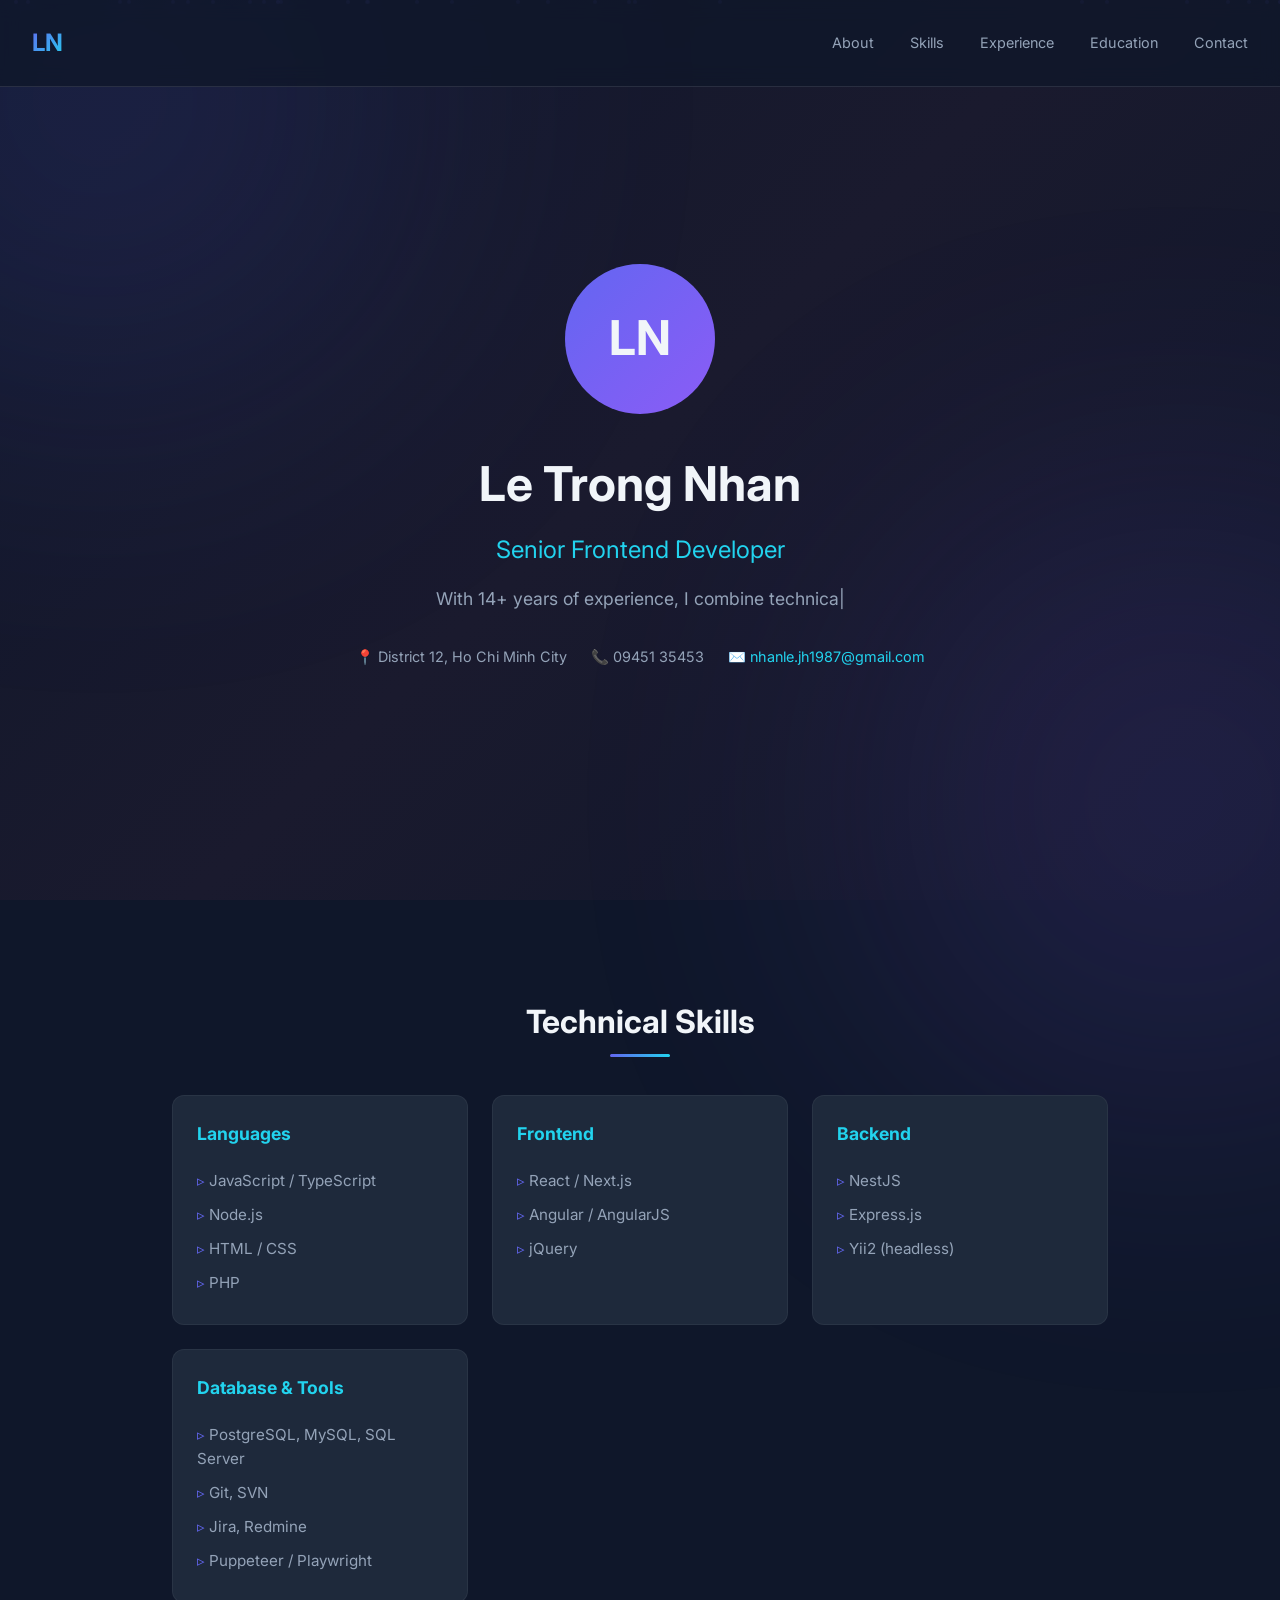
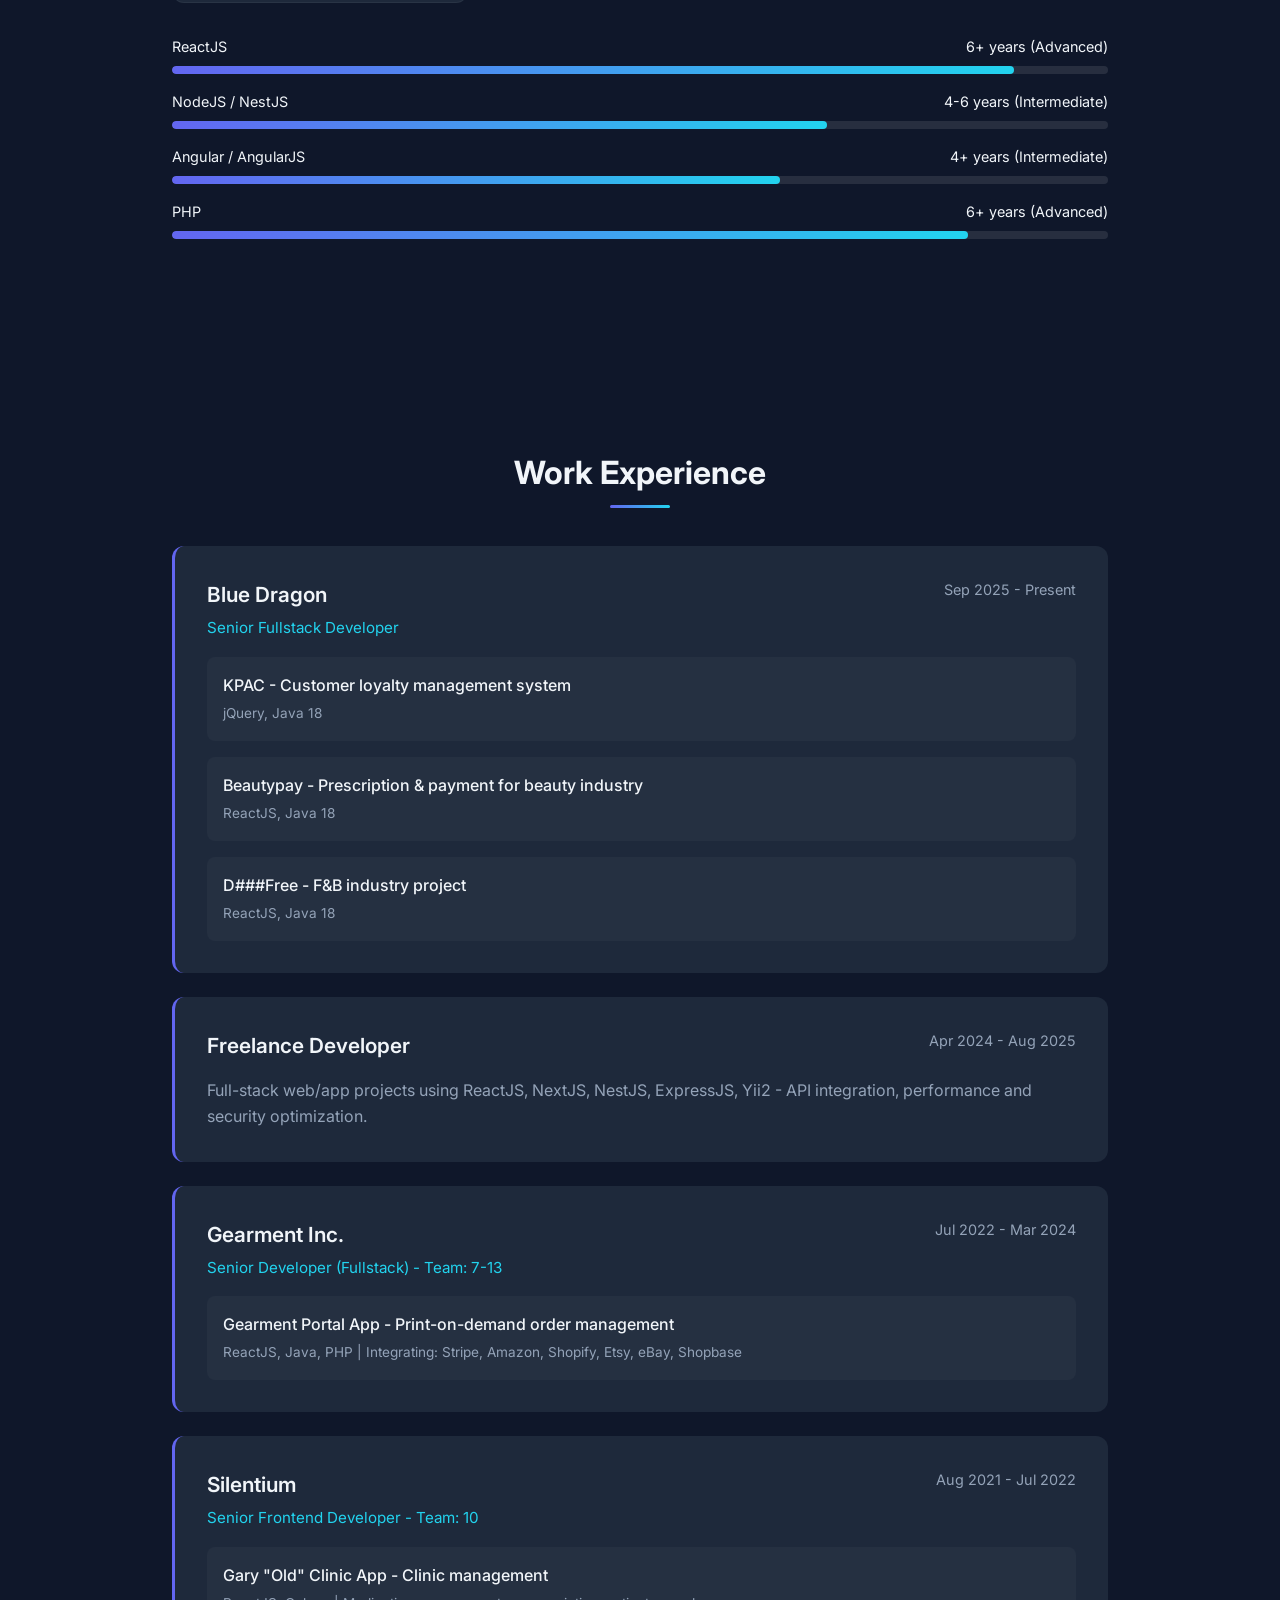
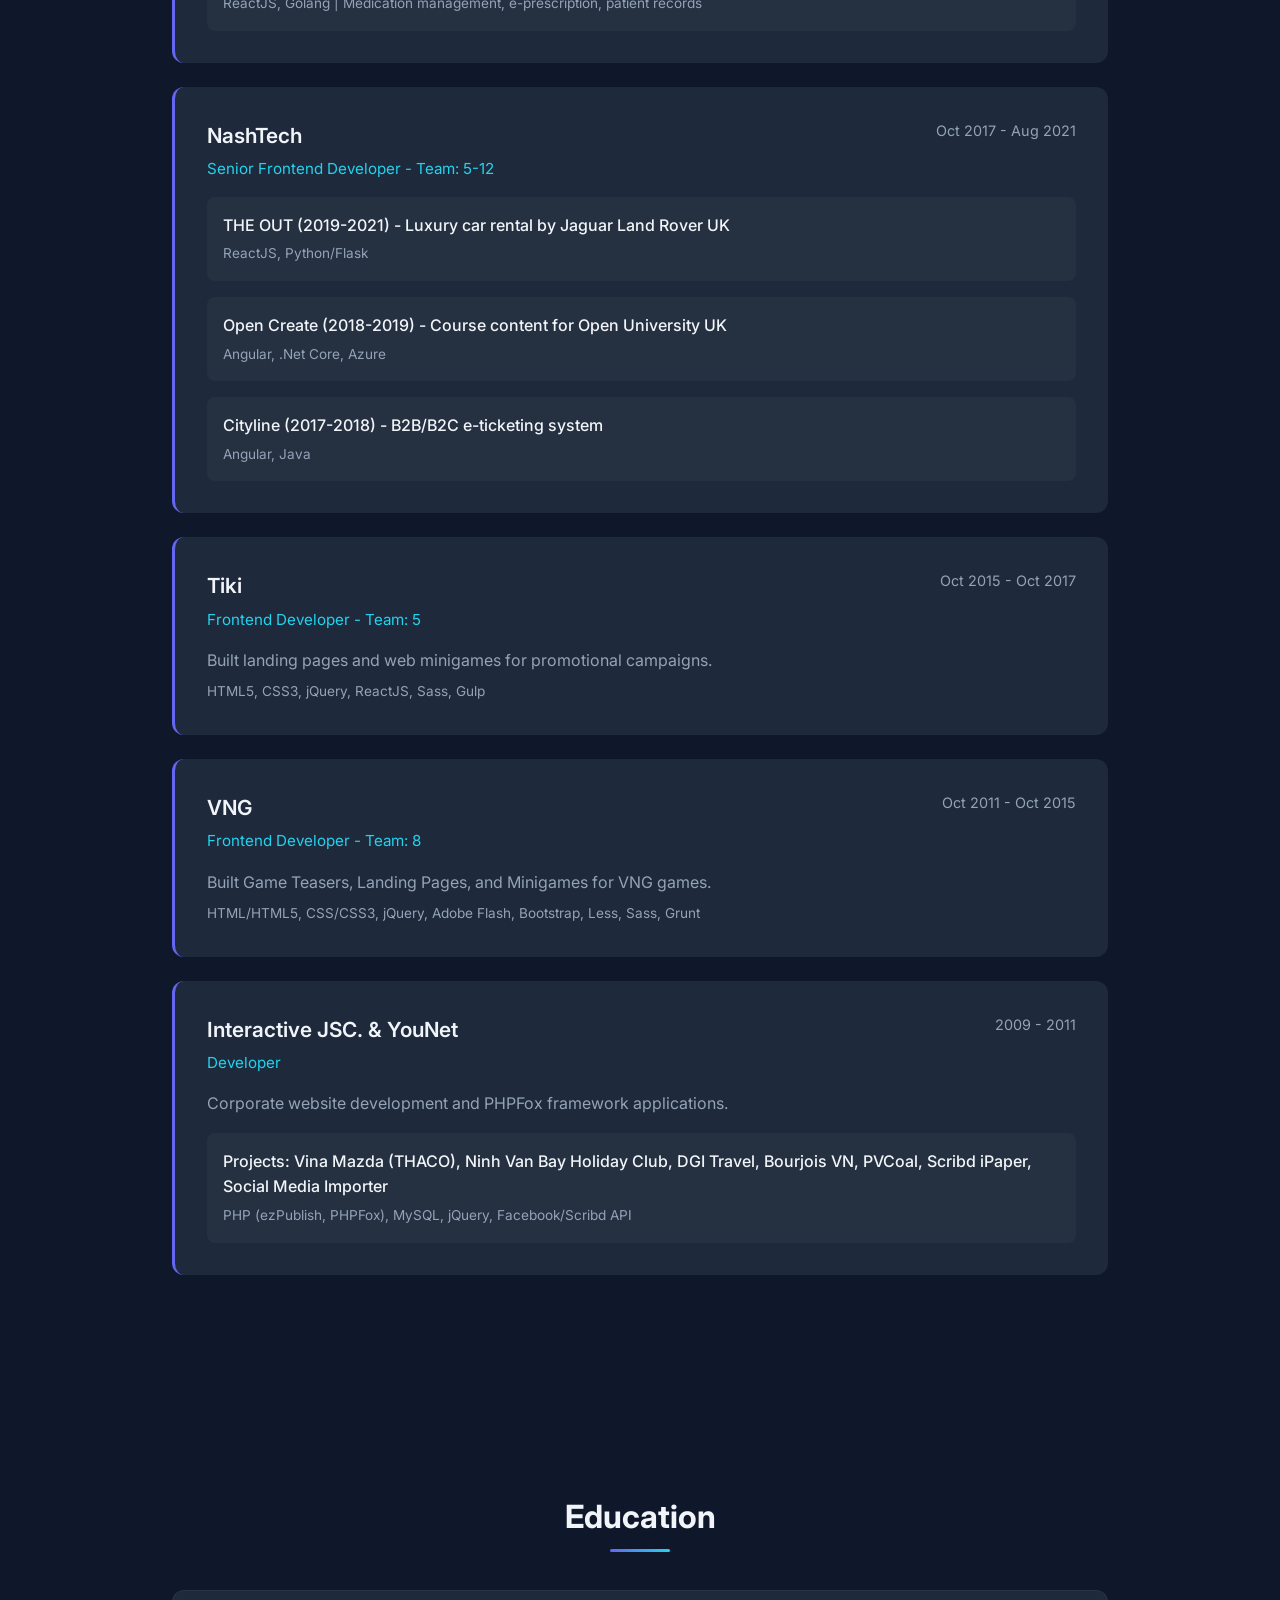
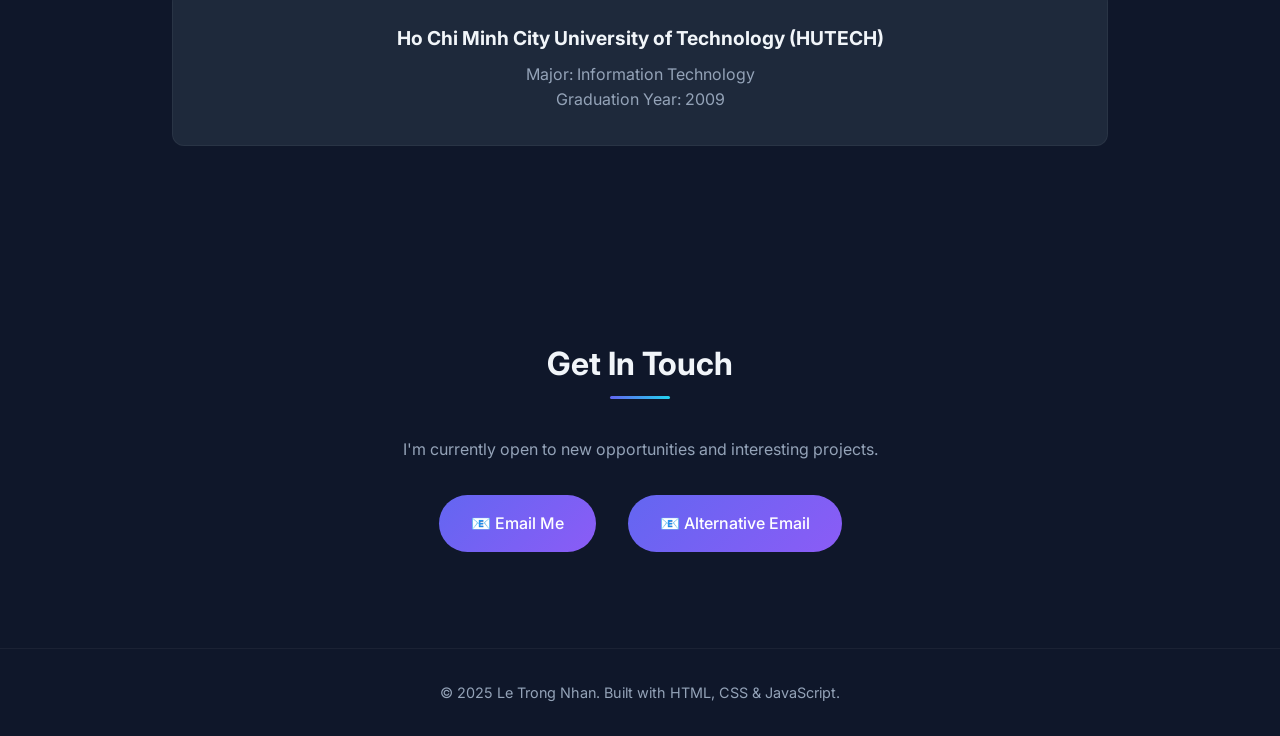
==== index.html @ 18317e1f "update: info (cv included)" ====
<!DOCTYPE html>
<html lang="en">
<head>
    <meta charset="UTF-8">
    <meta name="viewport" content="width=device-width, initial-scale=1.0">
    <title>Le Trong Nhan | Senior Frontend Developer</title>
    <link rel="preconnect" href="https://fonts.googleapis.com">
    <link rel="preconnect" href="https://fonts.gstatic.com" crossorigin>
    <link href="https://fonts.googleapis.com/css2?family=Inter:wght@300;400;500;600;700&display=swap" rel="stylesheet">
    <style>
        * {
            margin: 0;
            padding: 0;
            box-sizing: border-box;
        }

        :root {
            --primary: #6366f1;
            --primary-dark: #4f46e5;
            --secondary: #8b5cf6;
            --dark: #0f172a;
            --dark-light: #1e293b;
            --text: #f1f5f9;
            --text-muted: #94a3b8;
            --accent: #22d3ee;
        }

        html {
            scroll-behavior: smooth;
        }

        body {
            font-family: 'Inter', sans-serif;
            background: var(--dark);
            color: var(--text);
            line-height: 1.6;
            overflow-x: hidden;
        }

        /* Animated Background */
        .bg-animation {
            position: fixed;
            top: 0;
            left: 0;
            width: 100%;
            height: 100%;
            z-index: -1;
            overflow: hidden;
        }

        .bg-animation .particle {
            position: absolute;
            width: 4px;
            height: 4px;
            background: var(--primary);
            border-radius: 50%;
            opacity: 0.5;
            animation: float 15s infinite;
        }

        @keyframes float {
            0%, 100% {
                transform: translateY(100vh) scale(0);
                opacity: 0;
            }
            10% {
                opacity: 0.5;
            }
            90% {
                opacity: 0.5;
            }
            100% {
                transform: translateY(-100vh) scale(1);
                opacity: 0;
            }
        }

        .bg-gradient {
            position: fixed;
            top: 0;
            left: 0;
            width: 100%;
            height: 100%;
            z-index: -1;
            background: linear-gradient(135deg, var(--dark) 0%, #1a1a2e 50%, var(--dark) 100%);
        }

        .bg-glow {
            position: fixed;
            width: 600px;
            height: 600px;
            border-radius: 50%;
            filter: blur(150px);
            opacity: 0.15;
            z-index: -1;
            animation: glow 10s ease-in-out infinite;
        }

        .bg-glow-1 {
            top: -200px;
            left: -200px;
            background: var(--primary);
        }

        .bg-glow-2 {
            bottom: -200px;
            right: -200px;
            background: var(--secondary);
            animation-delay: -5s;
        }

        @keyframes glow {
            0%, 100% { transform: scale(1); opacity: 0.15; }
            50% { transform: scale(1.2); opacity: 0.2; }
        }

        /* Header */
        header {
            position: fixed;
            top: 0;
            left: 0;
            right: 0;
            padding: 1.5rem 2rem;
            display: flex;
            justify-content: space-between;
            align-items: center;
            z-index: 100;
            backdrop-filter: blur(10px);
            background: rgba(15, 23, 42, 0.8);
            border-bottom: 1px solid rgba(255,255,255,0.1);
        }

        .logo {
            font-size: 1.5rem;
            font-weight: 700;
            background: linear-gradient(135deg, var(--primary), var(--accent));
            -webkit-background-clip: text;
            -webkit-text-fill-color: transparent;
            background-clip: text;
        }

        nav a {
            color: var(--text-muted);
            text-decoration: none;
            margin-left: 2rem;
            font-size: 0.9rem;
            transition: color 0.3s;
        }

        nav a:hover {
            color: var(--accent);
        }

        /* Hero Section */
        .hero {
            min-height: 100vh;
            display: flex;
            align-items: center;
            justify-content: center;
            padding: 6rem 2rem 4rem;
            text-align: center;
        }

        .hero-content {
            max-width: 800px;
        }

        .avatar {
            width: 150px;
            height: 150px;
            border-radius: 50%;
            background: linear-gradient(135deg, var(--primary), var(--secondary));
            margin: 0 auto 2rem;
            display: flex;
            align-items: center;
            justify-content: center;
            font-size: 3rem;
            font-weight: 700;
            animation: pulse 2s ease-in-out infinite;
        }

        @keyframes pulse {
            0%, 100% { box-shadow: 0 0 0 0 rgba(99, 102, 241, 0.4); }
            50% { box-shadow: 0 0 0 20px rgba(99, 102, 241, 0); }
        }

        .hero h1 {
            font-size: 3rem;
            font-weight: 700;
            margin-bottom: 0.5rem;
            animation: fadeInUp 0.8s ease-out;
        }

        .hero .title {
            font-size: 1.5rem;
            color: var(--accent);
            margin-bottom: 1rem;
            animation: fadeInUp 0.8s ease-out 0.2s both;
        }

        .typing-text {
            color: var(--text-muted);
            font-size: 1.1rem;
            min-height: 1.5em;
            animation: fadeInUp 0.8s ease-out 0.4s both;
        }

        .typing-text::after {
            content: '|';
            animation: blink 1s infinite;
        }

        @keyframes blink {
            0%, 50% { opacity: 1; }
            51%, 100% { opacity: 0; }
        }

        .hero-info {
            display: flex;
            flex-wrap: wrap;
            justify-content: center;
            gap: 1.5rem;
            margin-top: 2rem;
            animation: fadeInUp 0.8s ease-out 0.6s both;
        }

        .hero-info span {
            color: var(--text-muted);
            font-size: 0.9rem;
        }

        .hero-info a {
            color: var(--accent);
            text-decoration: none;
        }

        .hero-info a:hover {
            text-decoration: underline;
        }

        /* Section Styles */
        section {
            padding: 6rem 2rem;
            max-width: 1000px;
            margin: 0 auto;
        }

        .section-title {
            font-size: 2rem;
            font-weight: 700;
            margin-bottom: 3rem;
            text-align: center;
            position: relative;
        }

        .section-title::after {
            content: '';
            position: absolute;
            bottom: -10px;
            left: 50%;
            transform: translateX(-50%);
            width: 60px;
            height: 3px;
            background: linear-gradient(90deg, var(--primary), var(--accent));
            border-radius: 2px;
        }

        /* Skills Section */
        .skills-grid {
            display: grid;
            grid-template-columns: repeat(auto-fit, minmax(280px, 1fr));
            gap: 1.5rem;
        }

        .skill-card {
            background: var(--dark-light);
            border-radius: 12px;
            padding: 1.5rem;
            border: 1px solid rgba(255,255,255,0.05);
            transition: transform 0.3s, box-shadow 0.3s;
        }

        .skill-card:hover {
            transform: translateY(-5px);
            box-shadow: 0 20px 40px rgba(99, 102, 241, 0.2);
            border-color: var(--primary);
        }

        .skill-card h3 {
            font-size: 1.1rem;
            margin-bottom: 1rem;
            color: var(--accent);
        }

        .skill-card ul {
            list-style: none;
        }

        .skill-card li {
            padding: 0.3rem 0;
            color: var(--text-muted);
            font-size: 0.95rem;
        }

        .skill-card li::before {
            content: '▹ ';
            color: var(--primary);
        }

        /* Proficiency Bars */
        .proficiency {
            margin-top: 2rem;
        }

        .proficiency-bar {
            margin-bottom: 1rem;
        }

        .proficiency-label {
            display: flex;
            justify-content: space-between;
            margin-bottom: 0.5rem;
            font-size: 0.9rem;
        }

        .proficiency-track {
            height: 8px;
            background: rgba(255,255,255,0.1);
            border-radius: 4px;
            overflow: hidden;
        }

        .proficiency-fill {
            height: 100%;
            background: linear-gradient(90deg, var(--primary), var(--accent));
            border-radius: 4px;
            width: 0;
            transition: width 1.5s ease-out;
        }

        /* Experience Section */
        .experience-item {
            background: var(--dark-light);
            border-radius: 12px;
            padding: 2rem;
            margin-bottom: 1.5rem;
            border-left: 3px solid var(--primary);
            transition: transform 0.3s;
        }

        .experience-item:hover {
            transform: translateX(10px);
        }

        .experience-header {
            display: flex;
            flex-wrap: wrap;
            justify-content: space-between;
            align-items: flex-start;
            margin-bottom: 1rem;
        }

        .experience-company {
            font-size: 1.3rem;
            font-weight: 600;
        }

        .experience-role {
            color: var(--accent);
            font-size: 0.95rem;
            margin-top: 0.3rem;
        }

        .experience-period {
            color: var(--text-muted);
            font-size: 0.9rem;
        }

        .experience-projects {
            margin-top: 1rem;
        }

        .project {
            margin-top: 1rem;
            padding: 1rem;
            background: rgba(255,255,255,0.03);
            border-radius: 8px;
        }

        .project-name {
            font-weight: 500;
            color: var(--text);
            margin-bottom: 0.3rem;
        }

        .project-tech {
            font-size: 0.85rem;
            color: var(--text-muted);
        }

        /* Education Section */
        .education-card {
            background: var(--dark-light);
            border-radius: 12px;
            padding: 2rem;
            text-align: center;
            border: 1px solid rgba(255,255,255,0.05);
        }

        .education-card h3 {
            font-size: 1.2rem;
            margin-bottom: 0.5rem;
        }

        .education-card p {
            color: var(--text-muted);
        }

        /* Contact Section */
        .contact {
            text-align: center;
        }

        .contact-links {
            display: flex;
            justify-content: center;
            gap: 2rem;
            flex-wrap: wrap;
            margin-top: 2rem;
        }

        .contact-btn {
            padding: 1rem 2rem;
            background: linear-gradient(135deg, var(--primary), var(--secondary));
            color: white;
            text-decoration: none;
            border-radius: 50px;
            font-weight: 500;
            transition: transform 0.3s, box-shadow 0.3s;
        }

        .contact-btn:hover {
            transform: translateY(-3px);
            box-shadow: 0 10px 30px rgba(99, 102, 241, 0.4);
        }

        /* Footer */
        footer {
            text-align: center;
            padding: 2rem;
            color: var(--text-muted);
            font-size: 0.9rem;
            border-top: 1px solid rgba(255,255,255,0.05);
        }

        /* Animations */
        @keyframes fadeInUp {
            from {
                opacity: 0;
                transform: translateY(30px);
            }
            to {
                opacity: 1;
                transform: translateY(0);
            }
        }

        .fade-in {
            opacity: 0;
            transform: translateY(30px);
            transition: opacity 0.6s ease-out, transform 0.6s ease-out;
        }

        .fade-in.visible {
            opacity: 1;
            transform: translateY(0);
        }

        /* Responsive */
        @media (max-width: 768px) {
            .hero h1 {
                font-size: 2rem;
            }

            .hero .title {
                font-size: 1.2rem;
            }

            nav {
                display: none;
            }

            section {
                padding: 4rem 1.5rem;
            }
        }
    </style>
</head>
<body>
    <!-- Background -->
    <div class="bg-gradient"></div>
    <div class="bg-glow bg-glow-1"></div>
    <div class="bg-glow bg-glow-2"></div>
    <div class="bg-animation" id="particles"></div>

    <!-- Header -->
    <header>
        <div class="logo">LN</div>
        <nav>
            <a href="#about">About</a>
            <a href="#skills">Skills</a>
            <a href="#experience">Experience</a>
            <a href="#education">Education</a>
            <a href="#contact">Contact</a>
        </nav>
    </header>

    <!-- Hero Section -->
    <section class="hero" id="about">
        <div class="hero-content">
            <div class="avatar">LN</div>
            <h1>Le Trong Nhan</h1>
            <p class="title">Senior Frontend Developer</p>
            <p class="typing-text" id="typing"></p>
            <div class="hero-info">
                <span>📍 District 12, Ho Chi Minh City</span>
                <span>📞 09451 35453</span>
                <span>✉️ <a href="mailto:nhanle.jh1987@gmail.com">nhanle.jh1987@gmail.com</a></span>
            </div>
        </div>
    </section>

    <!-- Skills Section -->
    <section id="skills">
        <h2 class="section-title fade-in">Technical Skills</h2>
        <div class="skills-grid">
            <div class="skill-card fade-in">
                <h3>Languages</h3>
                <ul>
                    <li>JavaScript / TypeScript</li>
                    <li>Node.js</li>
                    <li>HTML / CSS</li>
                    <li>PHP</li>
                </ul>
            </div>
            <div class="skill-card fade-in">
                <h3>Frontend</h3>
                <ul>
                    <li>React / Next.js</li>
                    <li>Angular / AngularJS</li>
                    <li>jQuery</li>
                </ul>
            </div>
            <div class="skill-card fade-in">
                <h3>Backend</h3>
                <ul>
                    <li>NestJS</li>
                    <li>Express.js</li>
                    <li>Yii2 (headless)</li>
                </ul>
            </div>
            <div class="skill-card fade-in">
                <h3>Database & Tools</h3>
                <ul>
                    <li>PostgreSQL, MySQL, SQL Server</li>
                    <li>Git, SVN</li>
                    <li>Jira, Redmine</li>
                    <li>Puppeteer / Playwright</li>
                </ul>
            </div>
        </div>

        <div class="proficiency fade-in">
            <div class="proficiency-bar">
                <div class="proficiency-label">
                    <span>ReactJS</span>
                    <span>6+ years (Advanced)</span>
                </div>
                <div class="proficiency-track">
                    <div class="proficiency-fill" data-width="90"></div>
                </div>
            </div>
            <div class="proficiency-bar">
                <div class="proficiency-label">
                    <span>NodeJS / NestJS</span>
                    <span>4-6 years (Intermediate)</span>
                </div>
                <div class="proficiency-track">
                    <div class="proficiency-fill" data-width="70"></div>
                </div>
            </div>
            <div class="proficiency-bar">
                <div class="proficiency-label">
                    <span>Angular / AngularJS</span>
                    <span>4+ years (Intermediate)</span>
                </div>
                <div class="proficiency-track">
                    <div class="proficiency-fill" data-width="65"></div>
                </div>
            </div>
            <div class="proficiency-bar">
                <div class="proficiency-label">
                    <span>PHP</span>
                    <span>6+ years (Advanced)</span>
                </div>
                <div class="proficiency-track">
                    <div class="proficiency-fill" data-width="85"></div>
                </div>
            </div>
        </div>
    </section>

    <!-- Experience Section -->
    <section id="experience">
        <h2 class="section-title fade-in">Work Experience</h2>

        <div class="experience-item fade-in">
            <div class="experience-header">
                <div>
                    <div class="experience-company">Blue Dragon</div>
                    <div class="experience-role">Senior Fullstack Developer</div>
                </div>
                <div class="experience-period">Sep 2025 - Present</div>
            </div>
            <div class="experience-projects">
                <div class="project">
                    <div class="project-name">KPAC - Customer loyalty management system</div>
                    <div class="project-tech">jQuery, Java 18</div>
                </div>
                <div class="project">
                    <div class="project-name">Beautypay - Prescription & payment for beauty industry</div>
                    <div class="project-tech">ReactJS, Java 18</div>
                </div>
                <div class="project">
                    <div class="project-name">D###Free - F&B industry project</div>
                    <div class="project-tech">ReactJS, Java 18</div>
                </div>
            </div>
        </div>

        <div class="experience-item fade-in">
            <div class="experience-header">
                <div>
                    <div class="experience-company">Freelance Developer</div>
                </div>
                <div class="experience-period">Apr 2024 - Aug 2025</div>
            </div>
            <p style="color: var(--text-muted);">Full-stack web/app projects using ReactJS, NextJS, NestJS, ExpressJS, Yii2 - API integration, performance and security optimization.</p>
        </div>

        <div class="experience-item fade-in">
            <div class="experience-header">
                <div>
                    <div class="experience-company">Gearment Inc.</div>
                    <div class="experience-role">Senior Developer (Fullstack) - Team: 7-13</div>
                </div>
                <div class="experience-period">Jul 2022 - Mar 2024</div>
            </div>
            <div class="experience-projects">
                <div class="project">
                    <div class="project-name">Gearment Portal App - Print-on-demand order management</div>
                    <div class="project-tech">ReactJS, Java, PHP | Integrating: Stripe, Amazon, Shopify, Etsy, eBay, Shopbase</div>
                </div>
            </div>
        </div>

        <div class="experience-item fade-in">
            <div class="experience-header">
                <div>
                    <div class="experience-company">Silentium</div>
                    <div class="experience-role">Senior Frontend Developer - Team: 10</div>
                </div>
                <div class="experience-period">Aug 2021 - Jul 2022</div>
            </div>
            <div class="experience-projects">
                <div class="project">
                    <div class="project-name">Gary "Old" Clinic App - Clinic management</div>
                    <div class="project-tech">ReactJS, Golang | Medication management, e-prescription, patient records</div>
                </div>
            </div>
        </div>

        <div class="experience-item fade-in">
            <div class="experience-header">
                <div>
                    <div class="experience-company">NashTech</div>
                    <div class="experience-role">Senior Frontend Developer - Team: 5-12</div>
                </div>
                <div class="experience-period">Oct 2017 - Aug 2021</div>
            </div>
            <div class="experience-projects">
                <div class="project">
                    <div class="project-name">THE OUT (2019-2021) - Luxury car rental by Jaguar Land Rover UK</div>
                    <div class="project-tech">ReactJS, Python/Flask</div>
                </div>
                <div class="project">
                    <div class="project-name">Open Create (2018-2019) - Course content for Open University UK</div>
                    <div class="project-tech">Angular, .Net Core, Azure</div>
                </div>
                <div class="project">
                    <div class="project-name">Cityline (2017-2018) - B2B/B2C e-ticketing system</div>
                    <div class="project-tech">Angular, Java</div>
                </div>
            </div>
        </div>

        <div class="experience-item fade-in">
            <div class="experience-header">
                <div>
                    <div class="experience-company">Tiki</div>
                    <div class="experience-role">Frontend Developer - Team: 5</div>
                </div>
                <div class="experience-period">Oct 2015 - Oct 2017</div>
            </div>
            <p style="color: var(--text-muted);">Built landing pages and web minigames for promotional campaigns.</p>
            <div class="project-tech" style="margin-top: 0.5rem;">HTML5, CSS3, jQuery, ReactJS, Sass, Gulp</div>
        </div>

        <div class="experience-item fade-in">
            <div class="experience-header">
                <div>
                    <div class="experience-company">VNG</div>
                    <div class="experience-role">Frontend Developer - Team: 8</div>
                </div>
                <div class="experience-period">Oct 2011 - Oct 2015</div>
            </div>
            <p style="color: var(--text-muted);">Built Game Teasers, Landing Pages, and Minigames for VNG games.</p>
            <div class="project-tech" style="margin-top: 0.5rem;">HTML/HTML5, CSS/CSS3, jQuery, Adobe Flash, Bootstrap, Less, Sass, Grunt</div>
        </div>

        <div class="experience-item fade-in">
            <div class="experience-header">
                <div>
                    <div class="experience-company">Interactive JSC. & YouNet</div>
                    <div class="experience-role">Developer</div>
                </div>
                <div class="experience-period">2009 - 2011</div>
            </div>
            <p style="color: var(--text-muted);">Corporate website development and PHPFox framework applications.</p>
            <div class="experience-projects">
                <div class="project">
                    <div class="project-name">Projects: Vina Mazda (THACO), Ninh Van Bay Holiday Club, DGI Travel, Bourjois VN, PVCoal, Scribd iPaper, Social Media Importer</div>
                    <div class="project-tech">PHP (ezPublish, PHPFox), MySQL, jQuery, Facebook/Scribd API</div>
                </div>
            </div>
        </div>
    </section>

    <!-- Education Section -->
    <section id="education">
        <h2 class="section-title fade-in">Education</h2>
        <div class="education-card fade-in">
            <h3>Ho Chi Minh City University of Technology (HUTECH)</h3>
            <p>Major: Information Technology</p>
            <p>Graduation Year: 2009</p>
        </div>
    </section>

    <!-- Contact Section -->
    <section class="contact" id="contact">
        <h2 class="section-title fade-in">Get In Touch</h2>
        <p class="fade-in" style="color: var(--text-muted);">I'm currently open to new opportunities and interesting projects.</p>
        <div class="contact-links fade-in">
            <a href="mailto:nhanle.jh1987@gmail.com" class="contact-btn">📧 Email Me</a>
            <a href="mailto:nhan_le1987@yahoo.com" class="contact-btn">📧 Alternative Email</a>
        </div>
    </section>

    <!-- Footer -->
    <footer>
        <p>&copy; 2025 Le Trong Nhan. Built with HTML, CSS & JavaScript.</p>
    </footer>

    <script>
        // Create floating particles
        function createParticles() {
            const container = document.getElementById('particles');
            const particleCount = 30;

            for (let i = 0; i < particleCount; i++) {
                const particle = document.createElement('div');
                particle.className = 'particle';
                particle.style.left = Math.random() * 100 + '%';
                particle.style.animationDelay = Math.random() * 15 + 's';
                particle.style.animationDuration = (15 + Math.random() * 10) + 's';
                container.appendChild(particle);
            }
        }

        // Typing effect
        function typeWriter() {
            const text = "With 14+ years of experience, I combine technical expertise with UI/UX understanding to deliver sustainable value.";
            const element = document.getElementById('typing');
            let i = 0;

            function type() {
                if (i < text.length) {
                    element.textContent += text.charAt(i);
                    i++;
                    setTimeout(type, 40);
                }
            }

            setTimeout(type, 1000);
        }

        // Scroll animations
        function handleScrollAnimations() {
            const elements = document.querySelectorAll('.fade-in');
            const proficiencyBars = document.querySelectorAll('.proficiency-fill');

            const observer = new IntersectionObserver((entries) => {
                entries.forEach(entry => {
                    if (entry.isIntersecting) {
                        entry.target.classList.add('visible');
                    }
                });
            }, { threshold: 0.1 });

            elements.forEach(el => observer.observe(el));

            // Animate proficiency bars
            const proficiencyObserver = new IntersectionObserver((entries) => {
                entries.forEach(entry => {
                    if (entry.isIntersecting) {
                        const width = entry.target.dataset.width;
                        entry.target.style.width = width + '%';
                    }
                });
            }, { threshold: 0.5 });

            proficiencyBars.forEach(bar => proficiencyObserver.observe(bar));
        }

        // Smooth scroll for navigation
        document.querySelectorAll('nav a').forEach(anchor => {
            anchor.addEventListener('click', function(e) {
                e.preventDefault();
                const target = document.querySelector(this.getAttribute('href'));
                if (target) {
                    target.scrollIntoView({ behavior: 'smooth' });
                }
            });
        });

        // Initialize
        document.addEventListener('DOMContentLoaded', () => {
            createParticles();
            typeWriter();
            handleScrollAnimations();
        });
    </script>
</body>
</html>
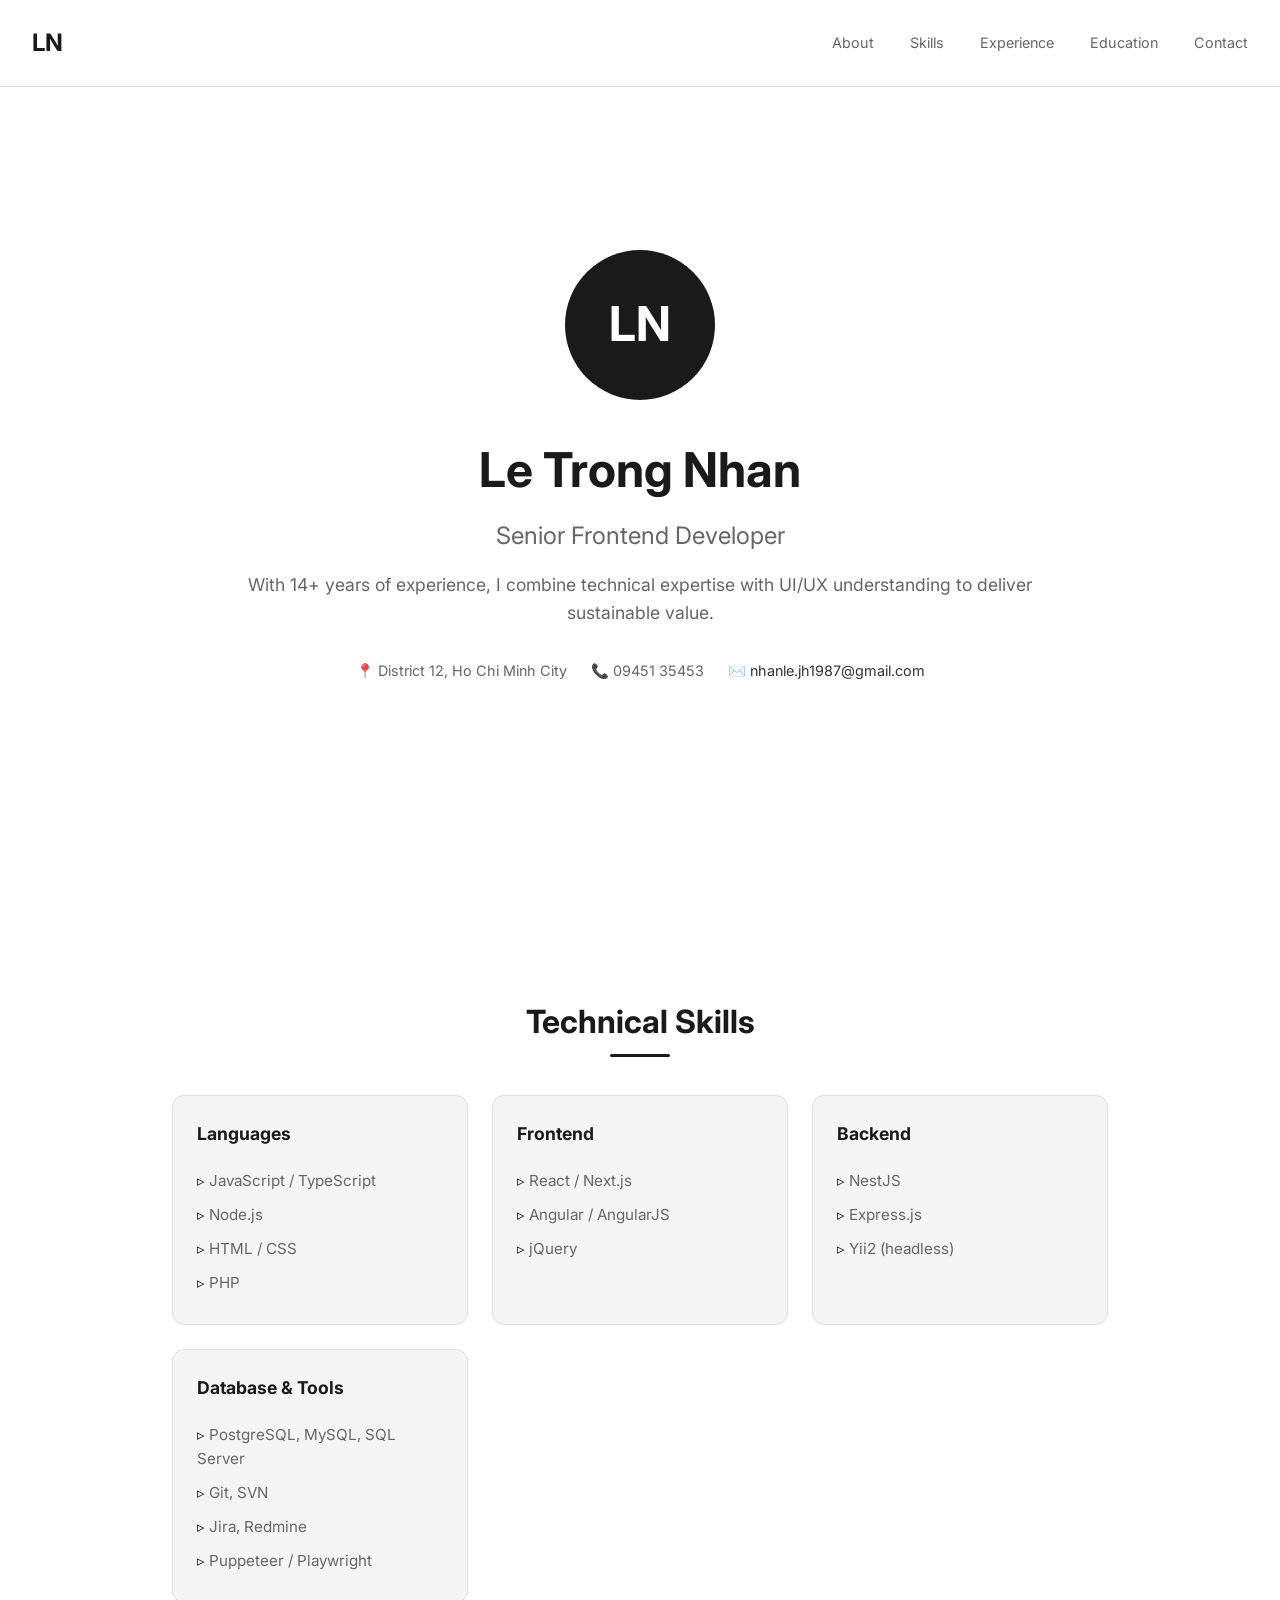
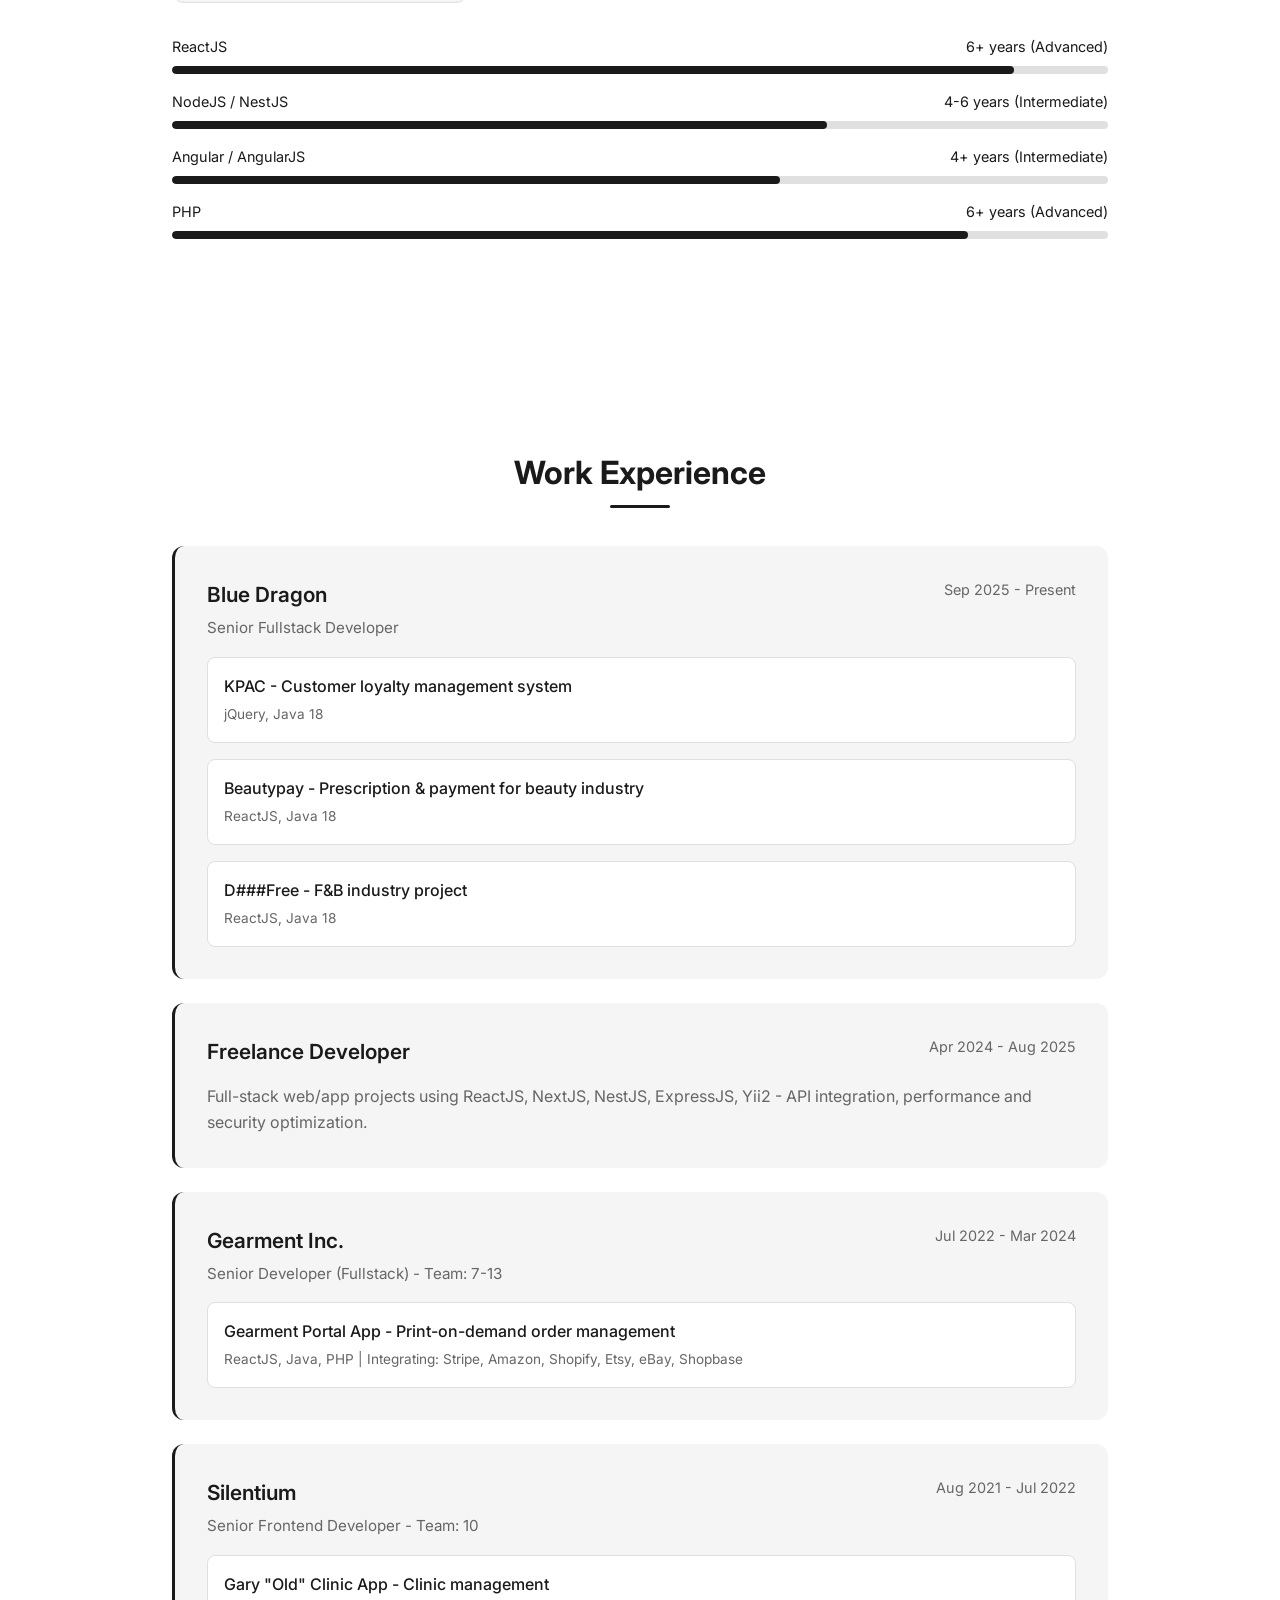
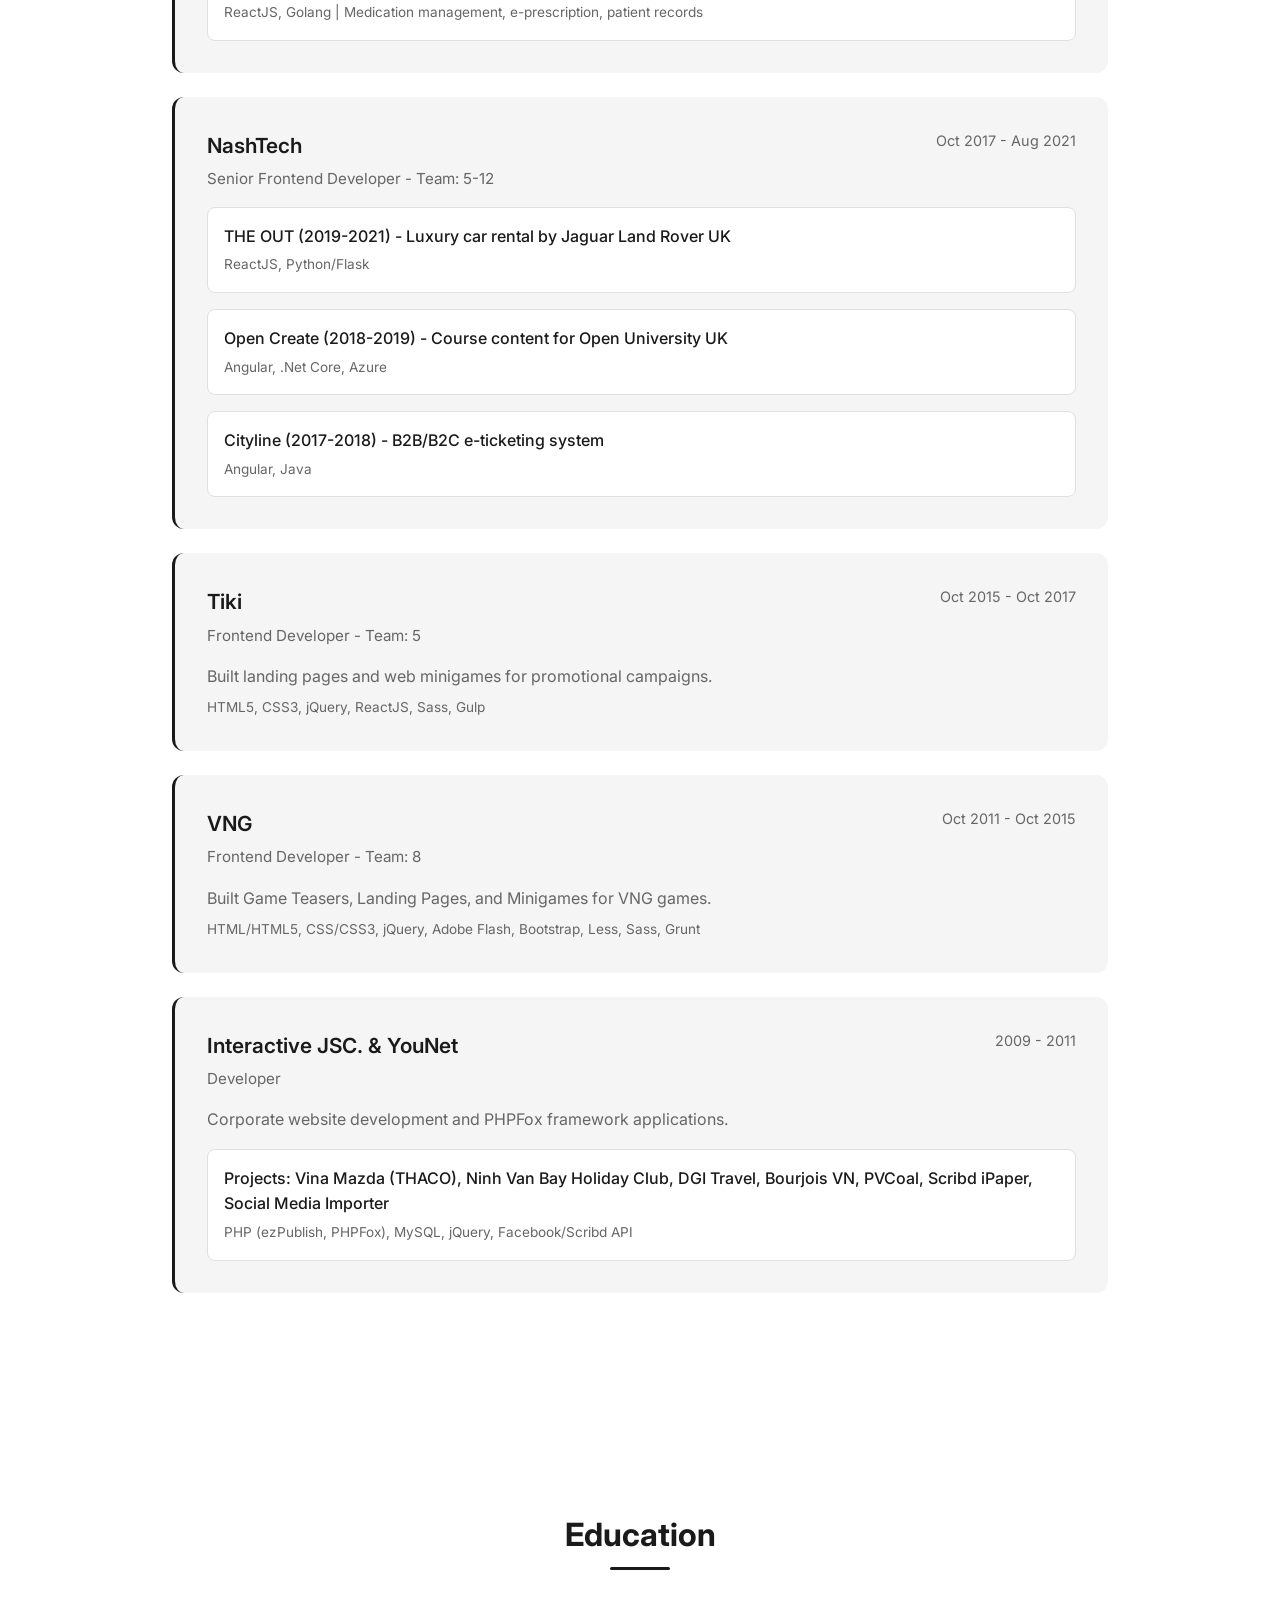
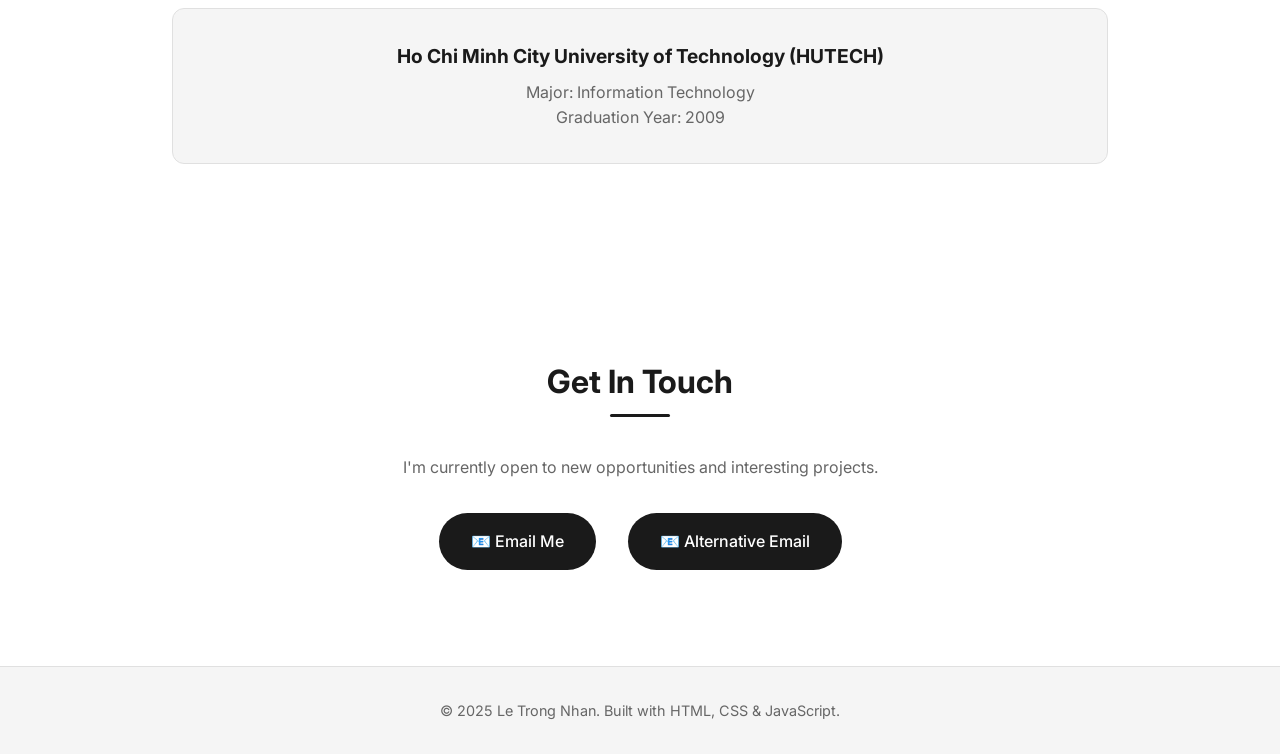
==== commit fd333b44: "update: bw theme" ====
--- a/index.html
+++ b/index.html
@@ -15,14 +15,15 @@
         }
 
         :root {
-            --primary: #6366f1;
-            --primary-dark: #4f46e5;
-            --secondary: #8b5cf6;
-            --dark: #0f172a;
-            --dark-light: #1e293b;
-            --text: #f1f5f9;
-            --text-muted: #94a3b8;
-            --accent: #22d3ee;
+            --primary: #333;
+            --primary-dark: #000;
+            --secondary: #555;
+            --dark: #ffffff;
+            --dark-light: #f5f5f5;
+            --text: #1a1a1a;
+            --text-muted: #666;
+            --accent: #333;
+            --border: #e0e0e0;
         }
 
         html {
@@ -37,44 +38,7 @@
             overflow-x: hidden;
         }
 
-        /* Animated Background */
-        .bg-animation {
-            position: fixed;
-            top: 0;
-            left: 0;
-            width: 100%;
-            height: 100%;
-            z-index: -1;
-            overflow: hidden;
-        }
-
-        .bg-animation .particle {
-            position: absolute;
-            width: 4px;
-            height: 4px;
-            background: var(--primary);
-            border-radius: 50%;
-            opacity: 0.5;
-            animation: float 15s infinite;
-        }
-
-        @keyframes float {
-            0%, 100% {
-                transform: translateY(100vh) scale(0);
-                opacity: 0;
-            }
-            10% {
-                opacity: 0.5;
-            }
-            90% {
-                opacity: 0.5;
-            }
-            100% {
-                transform: translateY(-100vh) scale(1);
-                opacity: 0;
-            }
-        }
-
+        /* Background */
         .bg-gradient {
             position: fixed;
             top: 0;
@@ -82,36 +46,7 @@
             width: 100%;
             height: 100%;
             z-index: -1;
-            background: linear-gradient(135deg, var(--dark) 0%, #1a1a2e 50%, var(--dark) 100%);
-        }
-
-        .bg-glow {
-            position: fixed;
-            width: 600px;
-            height: 600px;
-            border-radius: 50%;
-            filter: blur(150px);
-            opacity: 0.15;
-            z-index: -1;
-            animation: glow 10s ease-in-out infinite;
-        }
-
-        .bg-glow-1 {
-            top: -200px;
-            left: -200px;
-            background: var(--primary);
-        }
-
-        .bg-glow-2 {
-            bottom: -200px;
-            right: -200px;
-            background: var(--secondary);
-            animation-delay: -5s;
-        }
-
-        @keyframes glow {
-            0%, 100% { transform: scale(1); opacity: 0.15; }
-            50% { transform: scale(1.2); opacity: 0.2; }
+            background: var(--dark);
         }
 
         /* Header */
@@ -125,18 +60,14 @@
             justify-content: space-between;
             align-items: center;
             z-index: 100;
-            backdrop-filter: blur(10px);
-            background: rgba(15, 23, 42, 0.8);
-            border-bottom: 1px solid rgba(255,255,255,0.1);
+            background: rgba(255, 255, 255, 0.9);
+            border-bottom: 1px solid var(--border);
         }
 
         .logo {
             font-size: 1.5rem;
             font-weight: 700;
-            background: linear-gradient(135deg, var(--primary), var(--accent));
-            -webkit-background-clip: text;
-            -webkit-text-fill-color: transparent;
-            background-clip: text;
+            color: var(--text);
         }
 
         nav a {
@@ -148,7 +79,7 @@
         }
 
         nav a:hover {
-            color: var(--accent);
+            color: var(--text);
         }
 
         /* Hero Section */
@@ -169,50 +100,32 @@
             width: 150px;
             height: 150px;
             border-radius: 50%;
-            background: linear-gradient(135deg, var(--primary), var(--secondary));
+            background: var(--text);
+            color: var(--dark);
             margin: 0 auto 2rem;
             display: flex;
             align-items: center;
             justify-content: center;
             font-size: 3rem;
             font-weight: 700;
-            animation: pulse 2s ease-in-out infinite;
-        }
-
-        @keyframes pulse {
-            0%, 100% { box-shadow: 0 0 0 0 rgba(99, 102, 241, 0.4); }
-            50% { box-shadow: 0 0 0 20px rgba(99, 102, 241, 0); }
         }
 
         .hero h1 {
             font-size: 3rem;
             font-weight: 700;
             margin-bottom: 0.5rem;
-            animation: fadeInUp 0.8s ease-out;
+            color: var(--text);
         }
 
         .hero .title {
             font-size: 1.5rem;
-            color: var(--accent);
+            color: var(--text-muted);
             margin-bottom: 1rem;
-            animation: fadeInUp 0.8s ease-out 0.2s both;
         }
 
         .typing-text {
             color: var(--text-muted);
             font-size: 1.1rem;
-            min-height: 1.5em;
-            animation: fadeInUp 0.8s ease-out 0.4s both;
-        }
-
-        .typing-text::after {
-            content: '|';
-            animation: blink 1s infinite;
-        }
-
-        @keyframes blink {
-            0%, 50% { opacity: 1; }
-            51%, 100% { opacity: 0; }
         }
 
         .hero-info {
@@ -221,7 +134,6 @@
             justify-content: center;
             gap: 1.5rem;
             margin-top: 2rem;
-            animation: fadeInUp 0.8s ease-out 0.6s both;
         }
 
         .hero-info span {
@@ -261,7 +173,7 @@
             transform: translateX(-50%);
             width: 60px;
             height: 3px;
-            background: linear-gradient(90deg, var(--primary), var(--accent));
+            background: var(--text);
             border-radius: 2px;
         }
 
@@ -276,20 +188,19 @@
             background: var(--dark-light);
             border-radius: 12px;
             padding: 1.5rem;
-            border: 1px solid rgba(255,255,255,0.05);
+            border: 1px solid var(--border);
             transition: transform 0.3s, box-shadow 0.3s;
         }
 
         .skill-card:hover {
             transform: translateY(-5px);
-            box-shadow: 0 20px 40px rgba(99, 102, 241, 0.2);
-            border-color: var(--primary);
+            box-shadow: 0 10px 30px rgba(0, 0, 0, 0.1);
         }
 
         .skill-card h3 {
             font-size: 1.1rem;
             margin-bottom: 1rem;
-            color: var(--accent);
+            color: var(--text);
         }
 
         .skill-card ul {
@@ -304,7 +215,7 @@
 
         .skill-card li::before {
             content: '▹ ';
-            color: var(--primary);
+            color: var(--text);
         }
 
         /* Proficiency Bars */
@@ -325,14 +236,14 @@
 
         .proficiency-track {
             height: 8px;
-            background: rgba(255,255,255,0.1);
+            background: #e0e0e0;
             border-radius: 4px;
             overflow: hidden;
         }
 
         .proficiency-fill {
             height: 100%;
-            background: linear-gradient(90deg, var(--primary), var(--accent));
+            background: var(--text);
             border-radius: 4px;
             width: 0;
             transition: width 1.5s ease-out;
@@ -344,12 +255,12 @@
             border-radius: 12px;
             padding: 2rem;
             margin-bottom: 1.5rem;
-            border-left: 3px solid var(--primary);
+            border-left: 3px solid var(--text);
             transition: transform 0.3s;
         }
 
         .experience-item:hover {
-            transform: translateX(10px);
+            transform: translateX(5px);
         }
 
         .experience-header {
@@ -363,10 +274,11 @@
         .experience-company {
             font-size: 1.3rem;
             font-weight: 600;
+            color: var(--text);
         }
 
         .experience-role {
-            color: var(--accent);
+            color: var(--text-muted);
             font-size: 0.95rem;
             margin-top: 0.3rem;
         }
@@ -383,8 +295,9 @@
         .project {
             margin-top: 1rem;
             padding: 1rem;
-            background: rgba(255,255,255,0.03);
+            background: #fff;
             border-radius: 8px;
+            border: 1px solid var(--border);
         }
 
         .project-name {
@@ -404,12 +317,13 @@
             border-radius: 12px;
             padding: 2rem;
             text-align: center;
-            border: 1px solid rgba(255,255,255,0.05);
+            border: 1px solid var(--border);
         }
 
         .education-card h3 {
             font-size: 1.2rem;
             margin-bottom: 0.5rem;
+            color: var(--text);
         }
 
         .education-card p {
@@ -431,7 +345,7 @@
 
         .contact-btn {
             padding: 1rem 2rem;
-            background: linear-gradient(135deg, var(--primary), var(--secondary));
+            background: var(--text);
             color: white;
             text-decoration: none;
             border-radius: 50px;
@@ -441,7 +355,7 @@
 
         .contact-btn:hover {
             transform: translateY(-3px);
-            box-shadow: 0 10px 30px rgba(99, 102, 241, 0.4);
+            box-shadow: 0 10px 30px rgba(0, 0, 0, 0.15);
         }
 
         /* Footer */
@@ -450,7 +364,8 @@
             padding: 2rem;
             color: var(--text-muted);
             font-size: 0.9rem;
-            border-top: 1px solid rgba(255,255,255,0.05);
+            border-top: 1px solid var(--border);
+            background: var(--dark-light);
         }
 
         /* Animations */
@@ -467,8 +382,8 @@
 
         .fade-in {
             opacity: 0;
-            transform: translateY(30px);
-            transition: opacity 0.6s ease-out, transform 0.6s ease-out;
+            transform: translateY(20px);
+            transition: opacity 0.5s ease-out, transform 0.5s ease-out;
         }
 
         .fade-in.visible {
@@ -499,9 +414,6 @@
 <body>
     <!-- Background -->
     <div class="bg-gradient"></div>
-    <div class="bg-glow bg-glow-1"></div>
-    <div class="bg-glow bg-glow-2"></div>
-    <div class="bg-animation" id="particles"></div>
 
     <!-- Header -->
     <header>
@@ -521,7 +433,7 @@
             <div class="avatar">LN</div>
             <h1>Le Trong Nhan</h1>
             <p class="title">Senior Frontend Developer</p>
-            <p class="typing-text" id="typing"></p>
+            <p class="typing-text">With 14+ years of experience, I combine technical expertise with UI/UX understanding to deliver sustainable value.</p>
             <div class="hero-info">
                 <span>📍 District 12, Ho Chi Minh City</span>
                 <span>📞 09451 35453</span>
@@ -772,38 +684,6 @@
     </footer>
 
     <script>
-        // Create floating particles
-        function createParticles() {
-            const container = document.getElementById('particles');
-            const particleCount = 30;
-
-            for (let i = 0; i < particleCount; i++) {
-                const particle = document.createElement('div');
-                particle.className = 'particle';
-                particle.style.left = Math.random() * 100 + '%';
-                particle.style.animationDelay = Math.random() * 15 + 's';
-                particle.style.animationDuration = (15 + Math.random() * 10) + 's';
-                container.appendChild(particle);
-            }
-        }
-
-        // Typing effect
-        function typeWriter() {
-            const text = "With 14+ years of experience, I combine technical expertise with UI/UX understanding to deliver sustainable value.";
-            const element = document.getElementById('typing');
-            let i = 0;
-
-            function type() {
-                if (i < text.length) {
-                    element.textContent += text.charAt(i);
-                    i++;
-                    setTimeout(type, 40);
-                }
-            }
-
-            setTimeout(type, 1000);
-        }
-
         // Scroll animations
         function handleScrollAnimations() {
             const elements = document.querySelectorAll('.fade-in');
@@ -845,8 +725,6 @@
 
         // Initialize
         document.addEventListener('DOMContentLoaded', () => {
-            createParticles();
-            typeWriter();
             handleScrollAnimations();
         });
     </script>
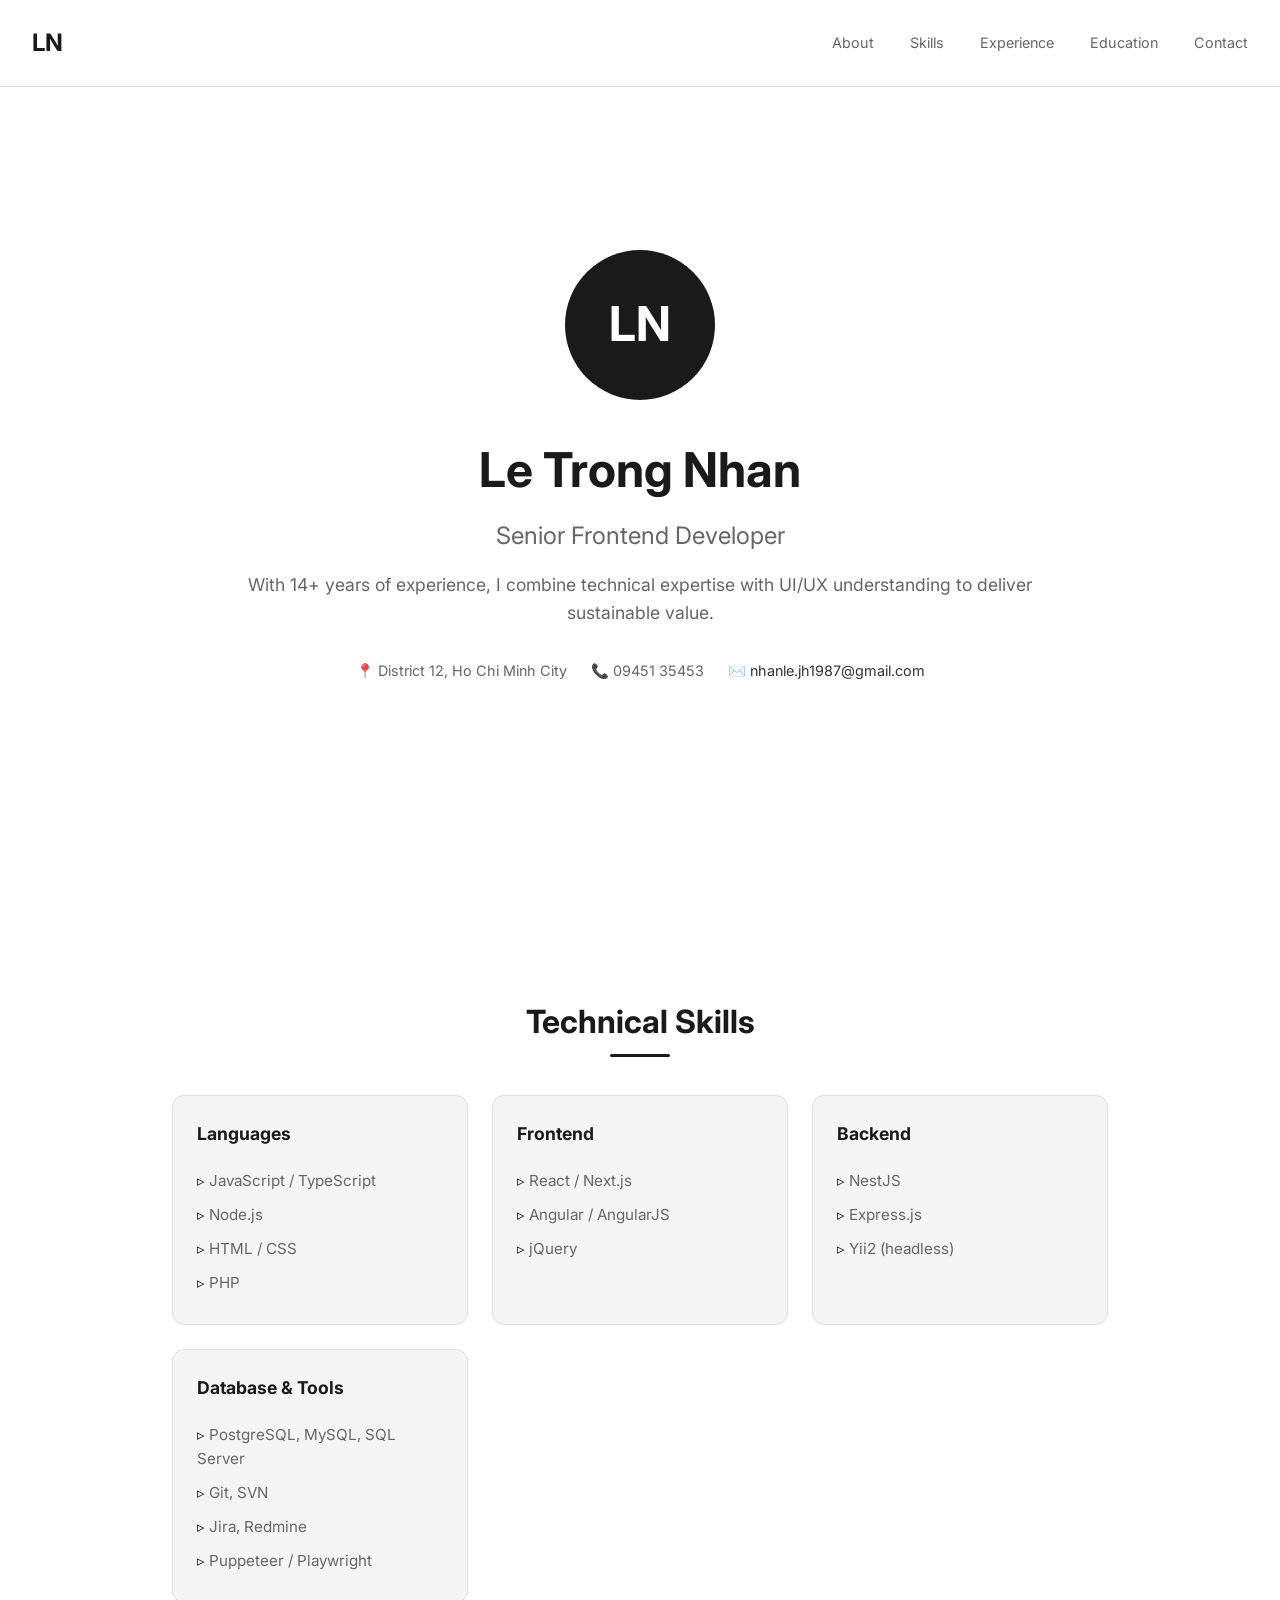
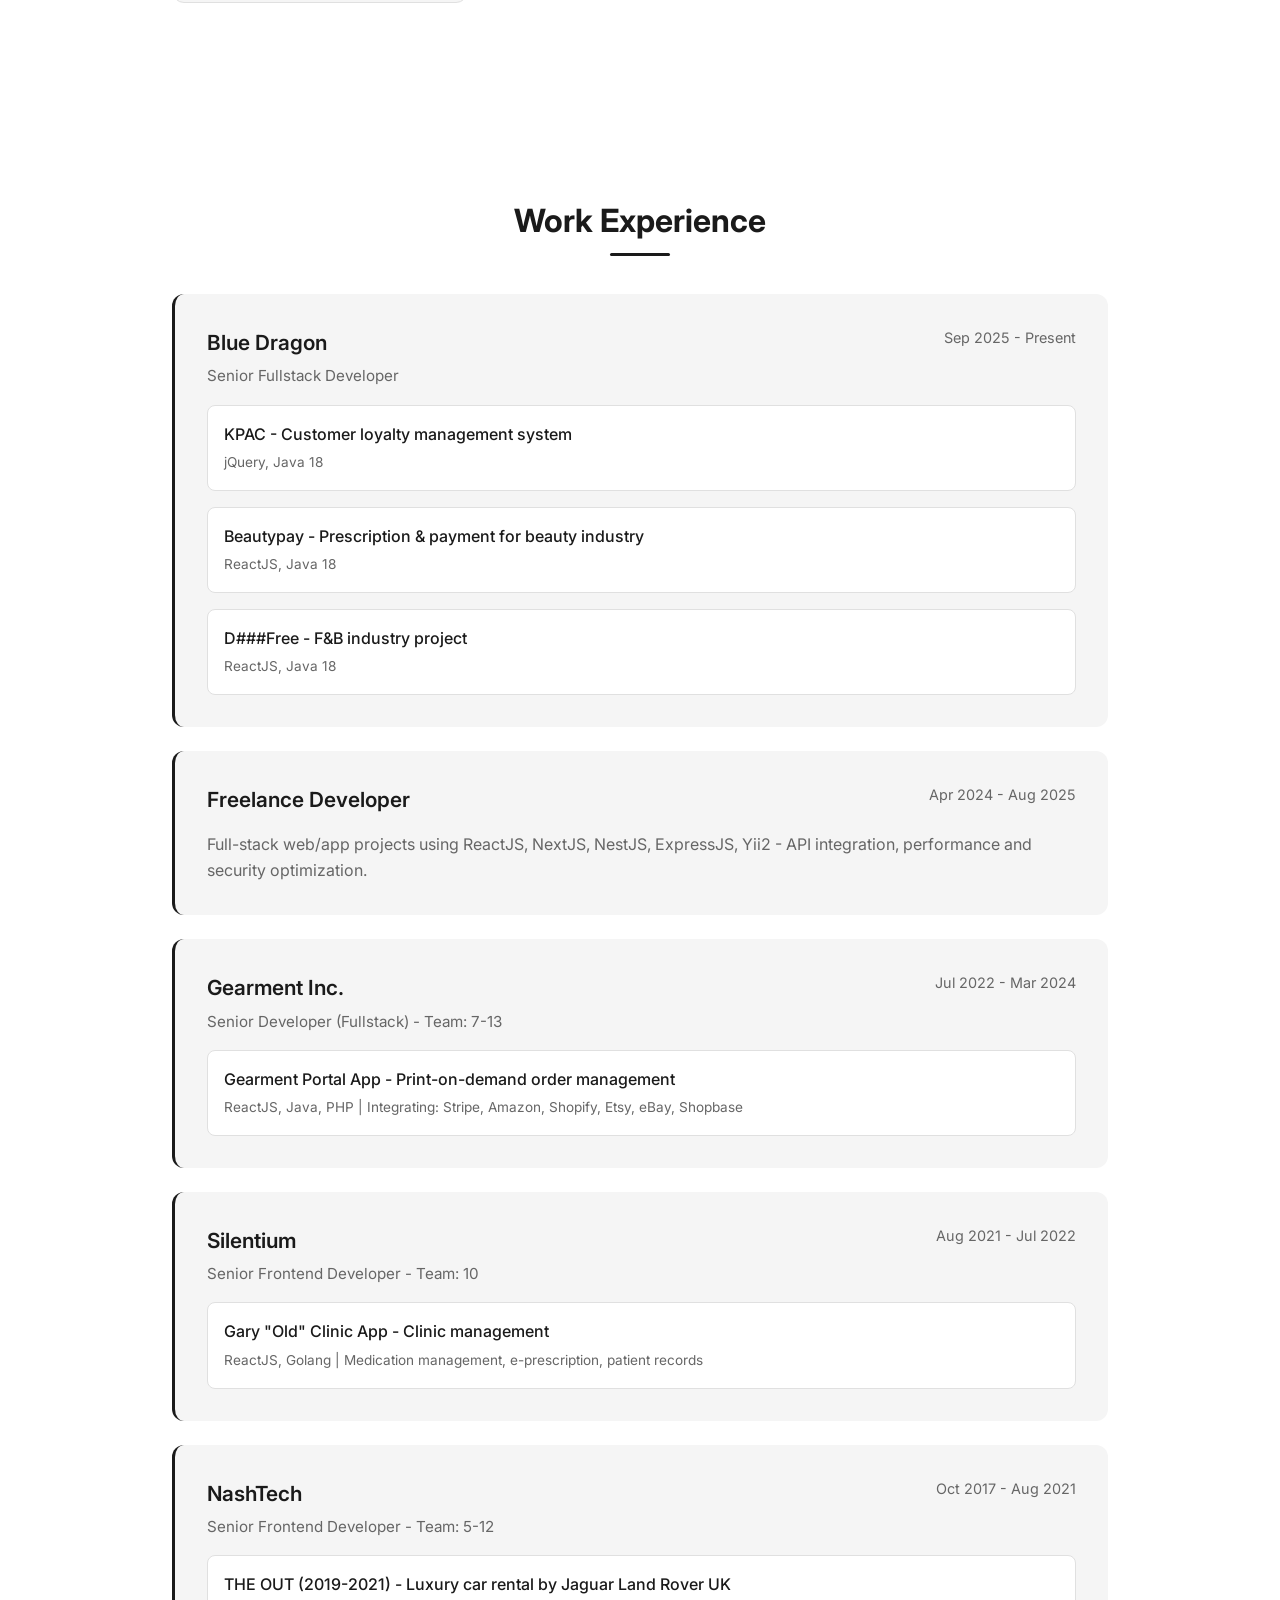
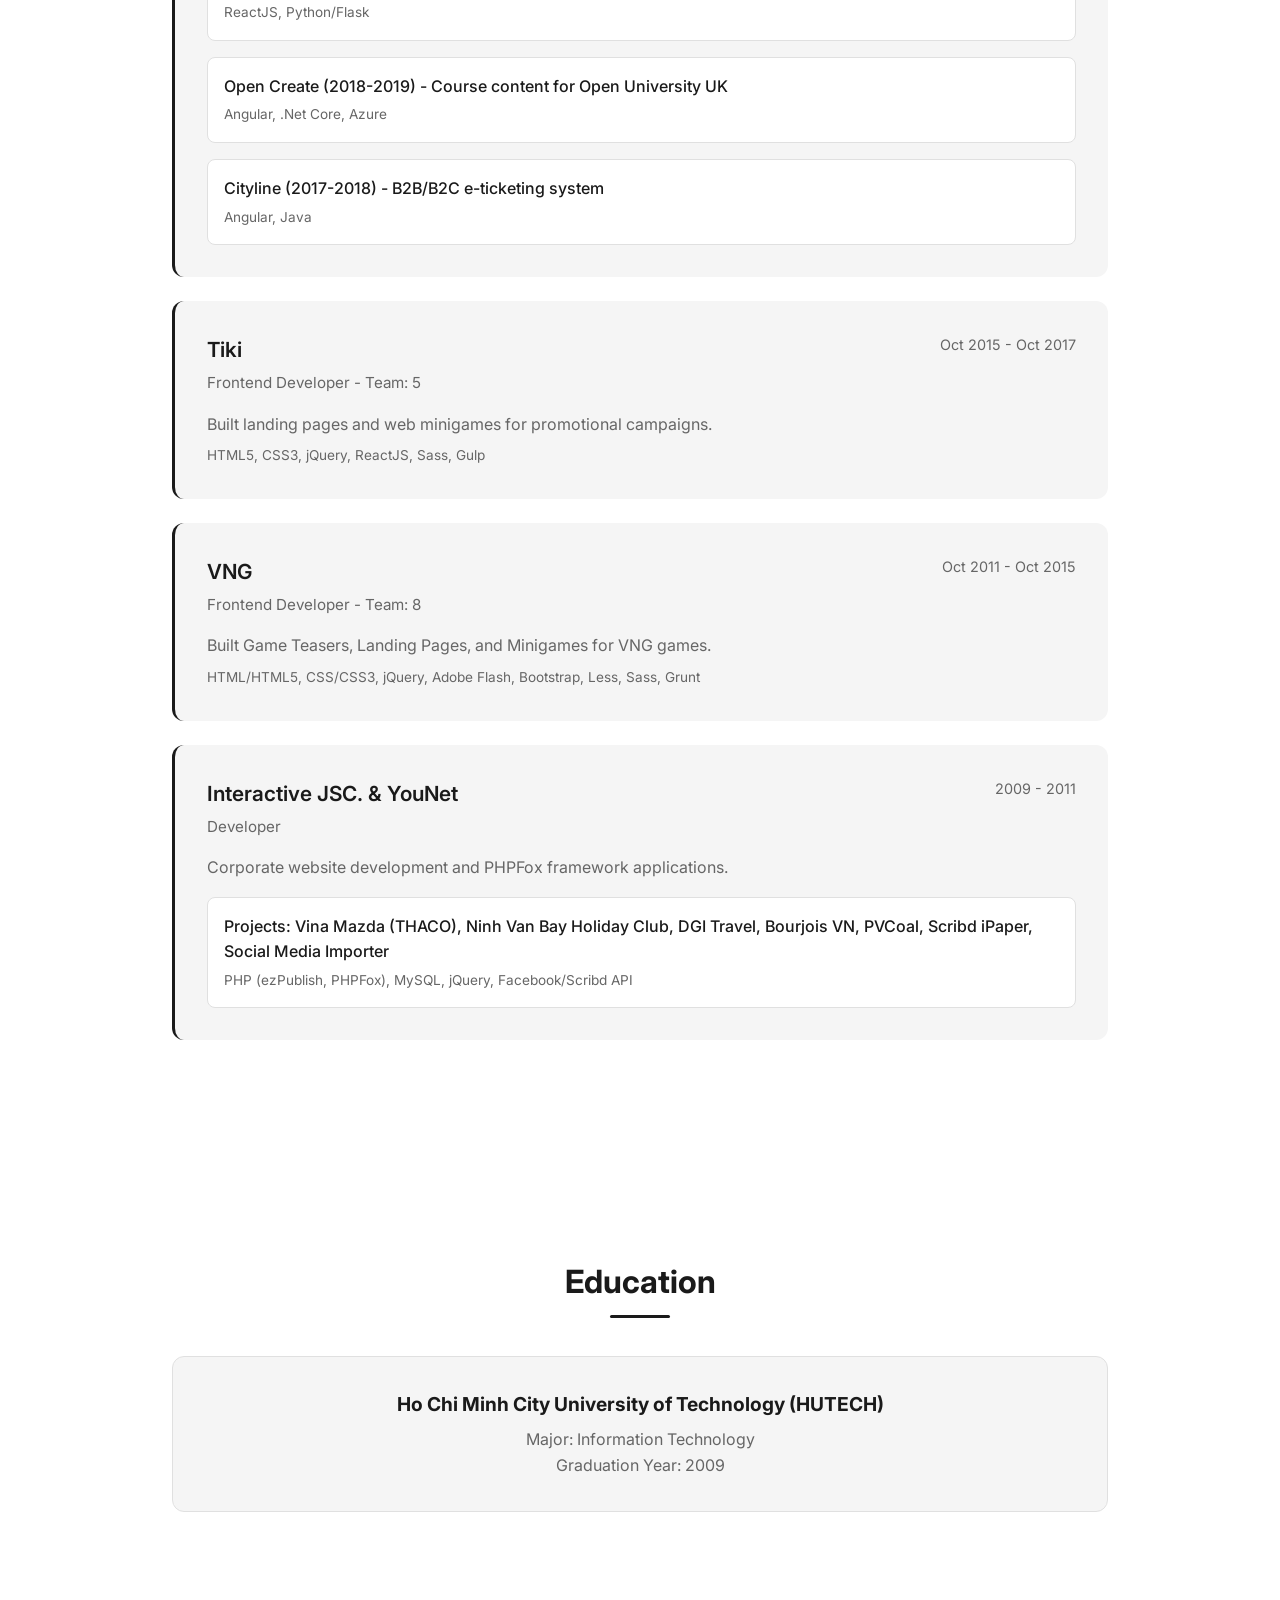
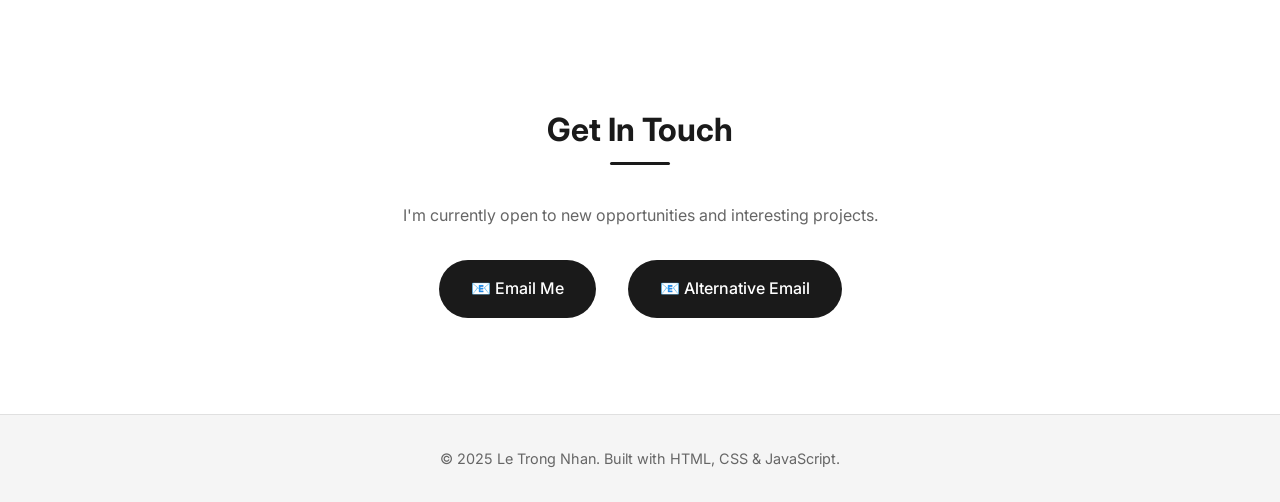
==== commit 34f34256: "update: remove proficiency bars" ====
--- a/index.html
+++ b/index.html
@@ -218,37 +218,6 @@
             color: var(--text);
         }
 
-        /* Proficiency Bars */
-        .proficiency {
-            margin-top: 2rem;
-        }
-
-        .proficiency-bar {
-            margin-bottom: 1rem;
-        }
-
-        .proficiency-label {
-            display: flex;
-            justify-content: space-between;
-            margin-bottom: 0.5rem;
-            font-size: 0.9rem;
-        }
-
-        .proficiency-track {
-            height: 8px;
-            background: #e0e0e0;
-            border-radius: 4px;
-            overflow: hidden;
-        }
-
-        .proficiency-fill {
-            height: 100%;
-            background: var(--text);
-            border-radius: 4px;
-            width: 0;
-            transition: width 1.5s ease-out;
-        }
-
         /* Experience Section */
         .experience-item {
             background: var(--dark-light);
@@ -481,45 +450,6 @@
                 </ul>
             </div>
         </div>
-
-        <div class="proficiency fade-in">
-            <div class="proficiency-bar">
-                <div class="proficiency-label">
-                    <span>ReactJS</span>
-                    <span>6+ years (Advanced)</span>
-                </div>
-                <div class="proficiency-track">
-                    <div class="proficiency-fill" data-width="90"></div>
-                </div>
-            </div>
-            <div class="proficiency-bar">
-                <div class="proficiency-label">
-                    <span>NodeJS / NestJS</span>
-                    <span>4-6 years (Intermediate)</span>
-                </div>
-                <div class="proficiency-track">
-                    <div class="proficiency-fill" data-width="70"></div>
-                </div>
-            </div>
-            <div class="proficiency-bar">
-                <div class="proficiency-label">
-                    <span>Angular / AngularJS</span>
-                    <span>4+ years (Intermediate)</span>
-                </div>
-                <div class="proficiency-track">
-                    <div class="proficiency-fill" data-width="65"></div>
-                </div>
-            </div>
-            <div class="proficiency-bar">
-                <div class="proficiency-label">
-                    <span>PHP</span>
-                    <span>6+ years (Advanced)</span>
-                </div>
-                <div class="proficiency-track">
-                    <div class="proficiency-fill" data-width="85"></div>
-                </div>
-            </div>
-        </div>
     </section>
 
     <!-- Experience Section -->
@@ -687,7 +617,6 @@
         // Scroll animations
         function handleScrollAnimations() {
             const elements = document.querySelectorAll('.fade-in');
-            const proficiencyBars = document.querySelectorAll('.proficiency-fill');
 
             const observer = new IntersectionObserver((entries) => {
                 entries.forEach(entry => {
@@ -698,18 +627,6 @@
             }, { threshold: 0.1 });
 
             elements.forEach(el => observer.observe(el));
-
-            // Animate proficiency bars
-            const proficiencyObserver = new IntersectionObserver((entries) => {
-                entries.forEach(entry => {
-                    if (entry.isIntersecting) {
-                        const width = entry.target.dataset.width;
-                        entry.target.style.width = width + '%';
-                    }
-                });
-            }, { threshold: 0.5 });
-
-            proficiencyBars.forEach(bar => proficiencyObserver.observe(bar));
         }
 
         // Smooth scroll for navigation
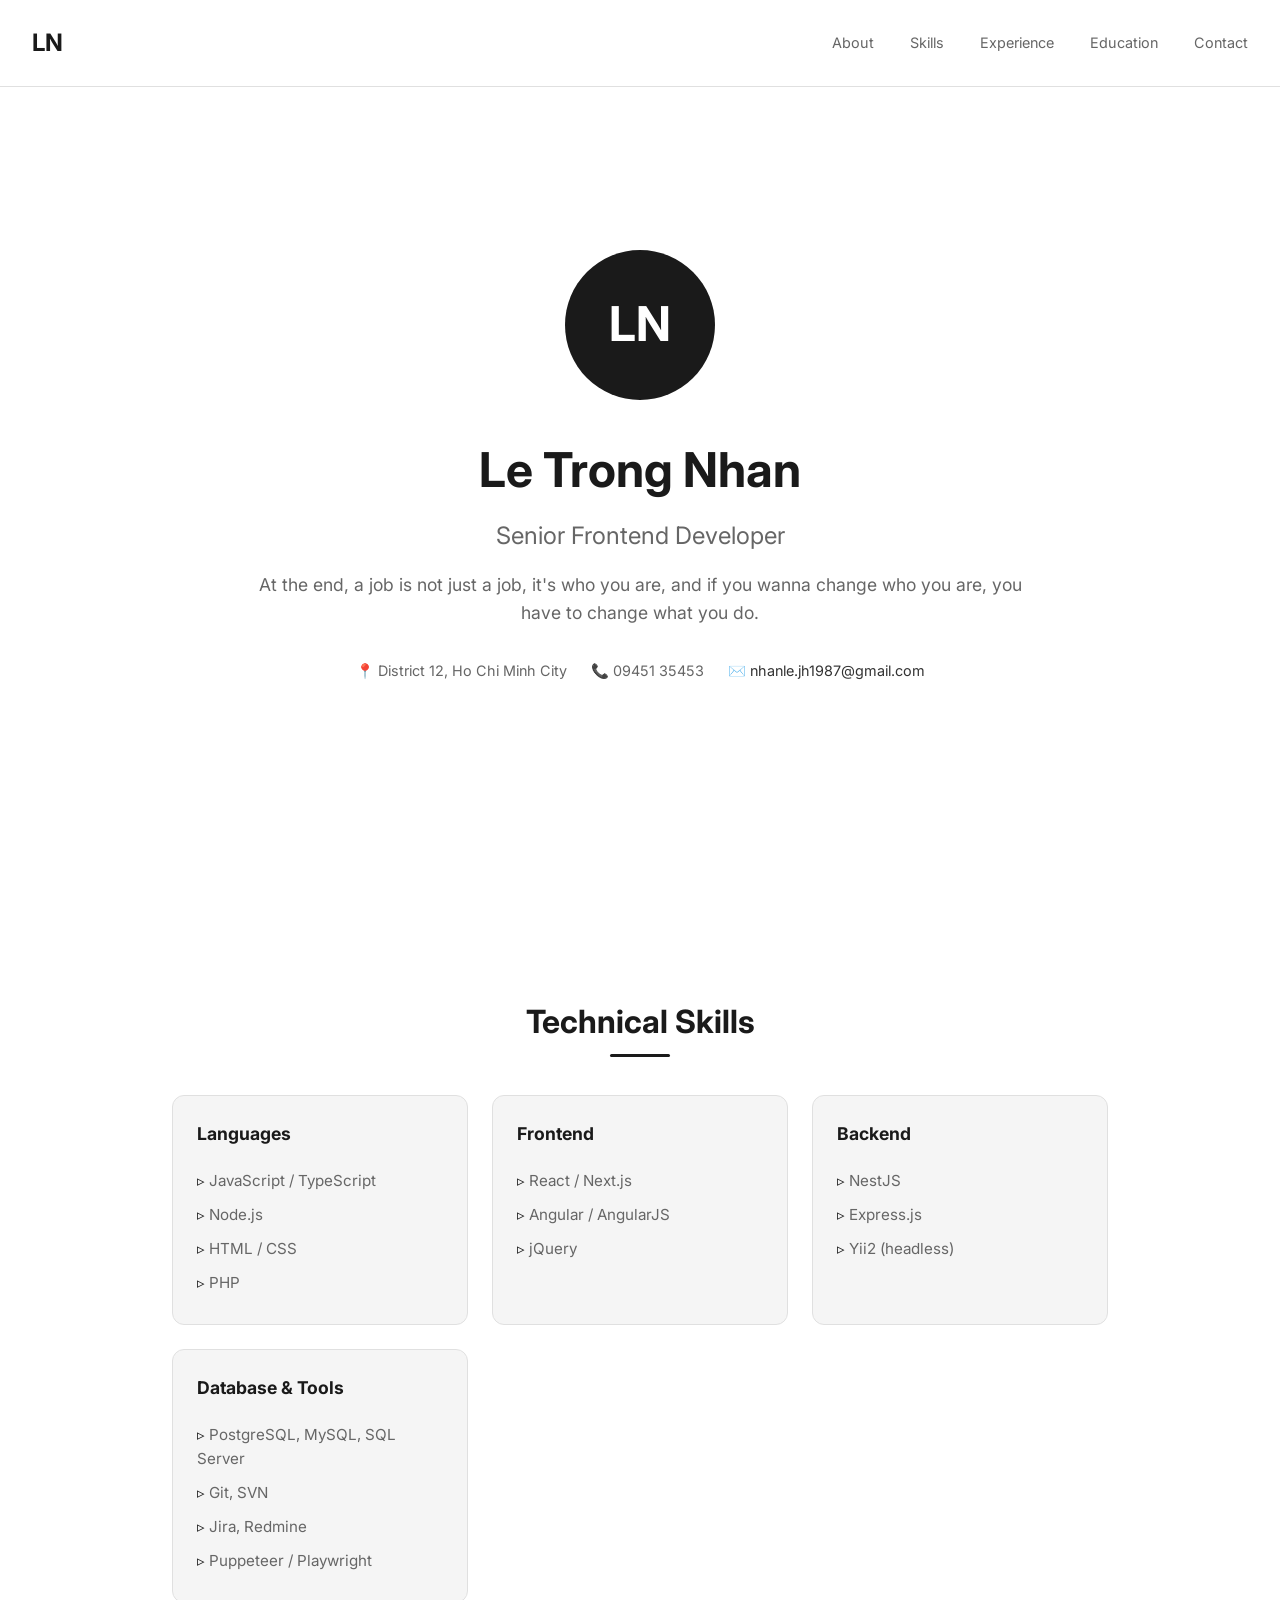
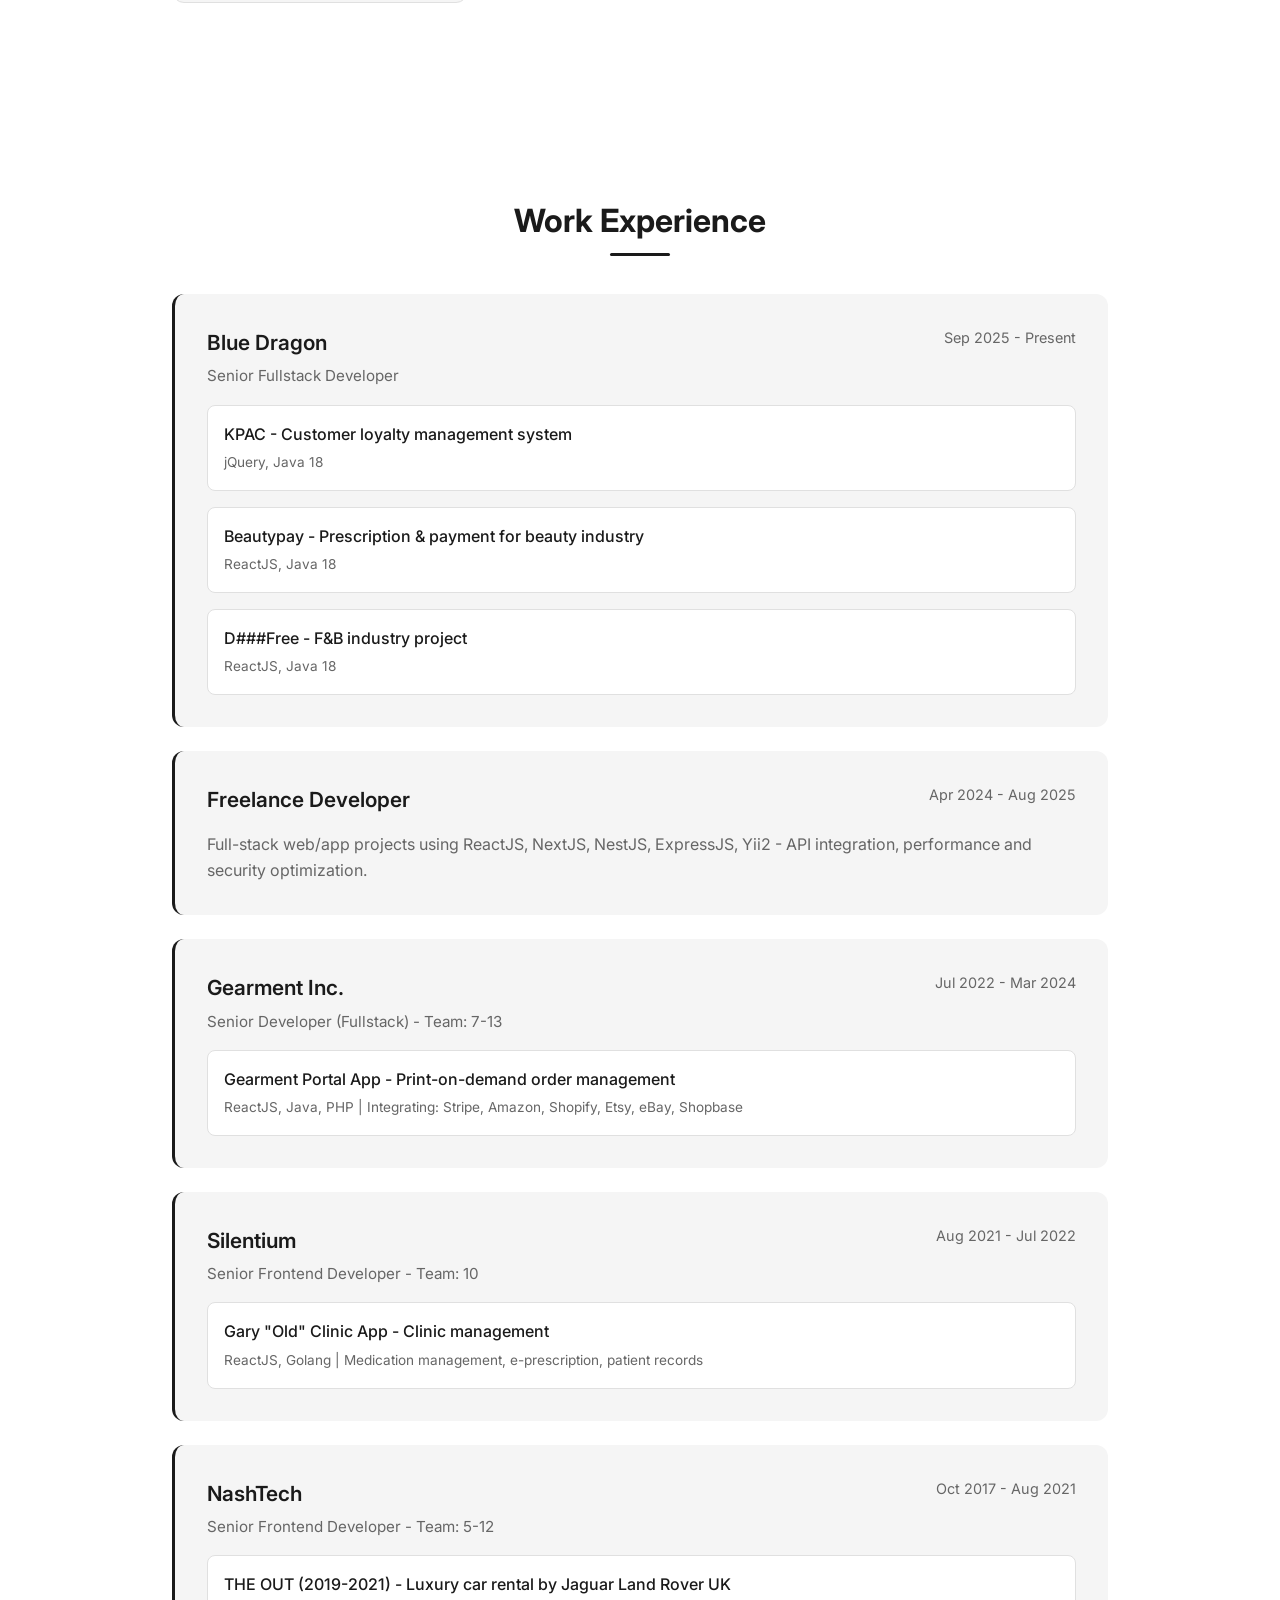
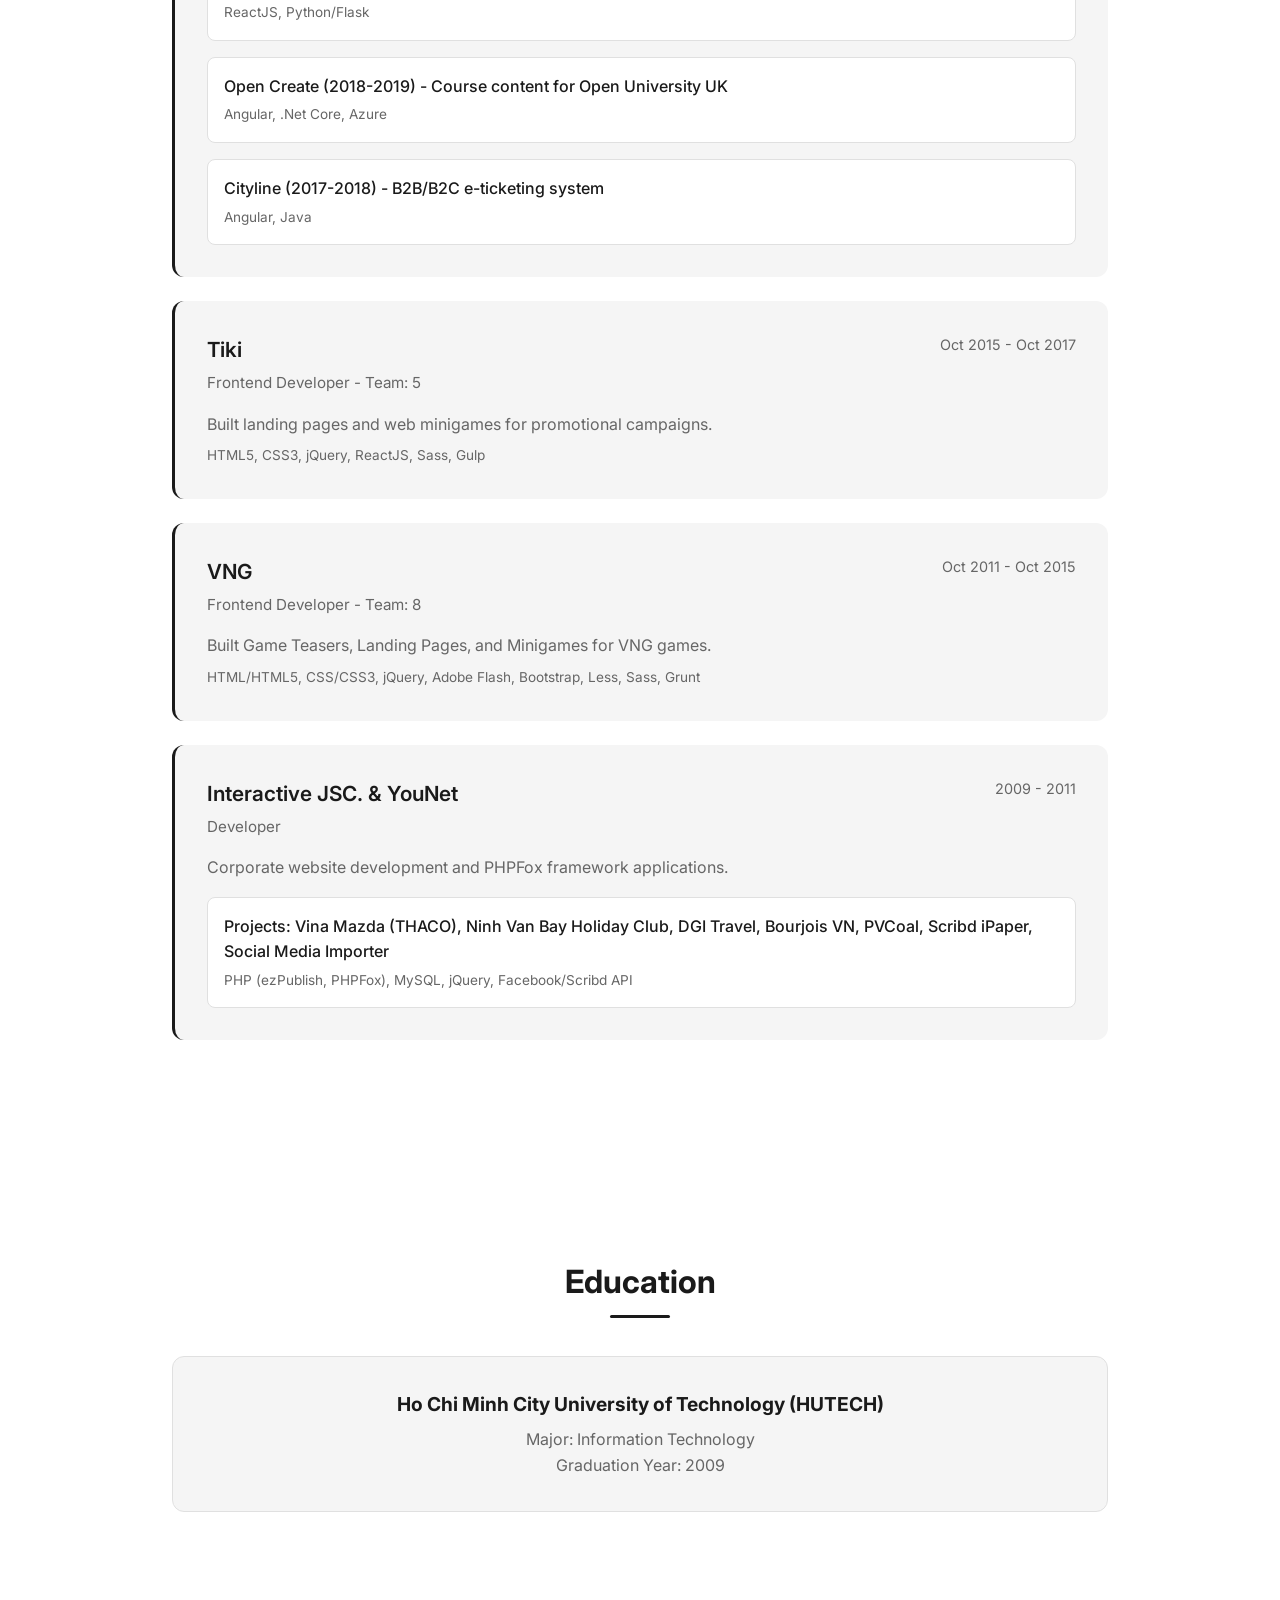
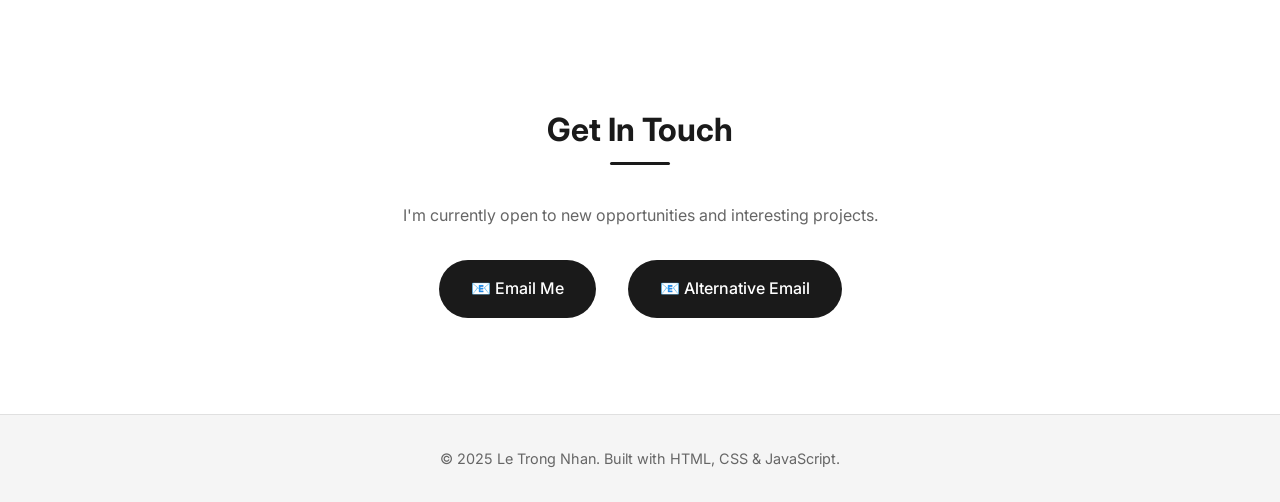
==== commit 8601186c: "update: quotes" ====
--- a/index.html
+++ b/index.html
@@ -1,649 +1,758 @@
-<!DOCTYPE html>
+<!doctype html>
 <html lang="en">
-<head>
-    <meta charset="UTF-8">
-    <meta name="viewport" content="width=device-width, initial-scale=1.0">
+  <head>
+    <meta charset="UTF-8" />
+    <meta name="viewport" content="width=device-width, initial-scale=1.0" />
     <title>Le Trong Nhan | Senior Frontend Developer</title>
-    <link rel="preconnect" href="https://fonts.googleapis.com">
-    <link rel="preconnect" href="https://fonts.gstatic.com" crossorigin>
-    <link href="https://fonts.googleapis.com/css2?family=Inter:wght@300;400;500;600;700&display=swap" rel="stylesheet">
+    <link rel="preconnect" href="https://fonts.googleapis.com" />
+    <link rel="preconnect" href="https://fonts.gstatic.com" crossorigin />
+    <link
+      href="https://fonts.googleapis.com/css2?family=Inter:wght@300;400;500;600;700&display=swap"
+      rel="stylesheet"
+    />
+    <link rel="stylesheet" href="doraemon.css" />
     <style>
-        * {
-            margin: 0;
-            padding: 0;
-            box-sizing: border-box;
+      * {
+        margin: 0;
+        padding: 0;
+        box-sizing: border-box;
+      }
+
+      :root {
+        --primary: #333;
+        --primary-dark: #000;
+        --secondary: #555;
+        --dark: #ffffff;
+        --dark-light: #f5f5f5;
+        --text: #1a1a1a;
+        --text-muted: #666;
+        --accent: #333;
+        --border: #e0e0e0;
+      }
+
+      html {
+        scroll-behavior: smooth;
+      }
+
+      body {
+        font-family: "Inter", sans-serif;
+        background: var(--dark);
+        color: var(--text);
+        line-height: 1.6;
+        overflow-x: hidden;
+      }
+
+      /* Background */
+      .bg-gradient {
+        position: fixed;
+        top: 0;
+        left: 0;
+        width: 100%;
+        height: 100%;
+        z-index: -1;
+        background: var(--dark);
+      }
+
+      /* Header */
+      header {
+        position: fixed;
+        top: 0;
+        left: 0;
+        right: 0;
+        padding: 1.5rem 2rem;
+        display: flex;
+        justify-content: space-between;
+        align-items: center;
+        z-index: 100;
+        background: rgba(255, 255, 255, 0.9);
+        border-bottom: 1px solid var(--border);
+      }
+
+      .logo {
+        font-size: 1.5rem;
+        font-weight: 700;
+        color: var(--text);
+      }
+
+      nav a {
+        color: var(--text-muted);
+        text-decoration: none;
+        margin-left: 2rem;
+        font-size: 0.9rem;
+        transition: color 0.3s;
+      }
+
+      nav a:hover {
+        color: var(--text);
+      }
+
+      /* Hero Section */
+      .hero {
+        min-height: 100vh;
+        display: flex;
+        align-items: center;
+        justify-content: center;
+        padding: 6rem 2rem 4rem;
+        text-align: center;
+      }
+
+      .hero-content {
+        max-width: 800px;
+      }
+
+      .avatar {
+        width: 150px;
+        height: 150px;
+        border-radius: 50%;
+        background: var(--text);
+        color: var(--dark);
+        margin: 0 auto 2rem;
+        display: flex;
+        align-items: center;
+        justify-content: center;
+        font-size: 3rem;
+        font-weight: 700;
+      }
+
+      .hero h1 {
+        font-size: 3rem;
+        font-weight: 700;
+        margin-bottom: 0.5rem;
+        color: var(--text);
+      }
+
+      .hero .title {
+        font-size: 1.5rem;
+        color: var(--text-muted);
+        margin-bottom: 1rem;
+      }
+
+      .typing-text {
+        color: var(--text-muted);
+        font-size: 1.1rem;
+      }
+
+      .hero-info {
+        display: flex;
+        flex-wrap: wrap;
+        justify-content: center;
+        gap: 1.5rem;
+        margin-top: 2rem;
+      }
+
+      .hero-info span {
+        color: var(--text-muted);
+        font-size: 0.9rem;
+      }
+
+      .hero-info a {
+        color: var(--accent);
+        text-decoration: none;
+      }
+
+      .hero-info a:hover {
+        text-decoration: underline;
+      }
+
+      /* Section Styles */
+      section {
+        padding: 6rem 2rem;
+        max-width: 1000px;
+        margin: 0 auto;
+      }
+
+      .section-title {
+        font-size: 2rem;
+        font-weight: 700;
+        margin-bottom: 3rem;
+        text-align: center;
+        position: relative;
+      }
+
+      .section-title::after {
+        content: "";
+        position: absolute;
+        bottom: -10px;
+        left: 50%;
+        transform: translateX(-50%);
+        width: 60px;
+        height: 3px;
+        background: var(--text);
+        border-radius: 2px;
+      }
+
+      /* Skills Section */
+      .skills-grid {
+        display: grid;
+        grid-template-columns: repeat(auto-fit, minmax(280px, 1fr));
+        gap: 1.5rem;
+      }
+
+      .skill-card {
+        background: var(--dark-light);
+        border-radius: 12px;
+        padding: 1.5rem;
+        border: 1px solid var(--border);
+        transition:
+          transform 0.3s,
+          box-shadow 0.3s;
+      }
+
+      .skill-card:hover {
+        transform: translateY(-5px);
+        box-shadow: 0 10px 30px rgba(0, 0, 0, 0.1);
+      }
+
+      .skill-card h3 {
+        font-size: 1.1rem;
+        margin-bottom: 1rem;
+        color: var(--text);
+      }
+
+      .skill-card ul {
+        list-style: none;
+      }
+
+      .skill-card li {
+        padding: 0.3rem 0;
+        color: var(--text-muted);
+        font-size: 0.95rem;
+      }
+
+      .skill-card li::before {
+        content: "▹ ";
+        color: var(--text);
+      }
+
+      /* Experience Section */
+      .experience-item {
+        background: var(--dark-light);
+        border-radius: 12px;
+        padding: 2rem;
+        margin-bottom: 1.5rem;
+        border-left: 3px solid var(--text);
+        transition: transform 0.3s;
+      }
+
+      .experience-item:hover {
+        transform: translateX(5px);
+      }
+
+      .experience-header {
+        display: flex;
+        flex-wrap: wrap;
+        justify-content: space-between;
+        align-items: flex-start;
+        margin-bottom: 1rem;
+      }
+
+      .experience-company {
+        font-size: 1.3rem;
+        font-weight: 600;
+        color: var(--text);
+      }
+
+      .experience-role {
+        color: var(--text-muted);
+        font-size: 0.95rem;
+        margin-top: 0.3rem;
+      }
+
+      .experience-period {
+        color: var(--text-muted);
+        font-size: 0.9rem;
+      }
+
+      .experience-projects {
+        margin-top: 1rem;
+      }
+
+      .project {
+        margin-top: 1rem;
+        padding: 1rem;
+        background: #fff;
+        border-radius: 8px;
+        border: 1px solid var(--border);
+      }
+
+      .project-name {
+        font-weight: 500;
+        color: var(--text);
+        margin-bottom: 0.3rem;
+      }
+
+      .project-tech {
+        font-size: 0.85rem;
+        color: var(--text-muted);
+      }
+
+      /* Education Section */
+      .education-card {
+        background: var(--dark-light);
+        border-radius: 12px;
+        padding: 2rem;
+        text-align: center;
+        border: 1px solid var(--border);
+      }
+
+      .education-card h3 {
+        font-size: 1.2rem;
+        margin-bottom: 0.5rem;
+        color: var(--text);
+      }
+
+      .education-card p {
+        color: var(--text-muted);
+      }
+
+      /* Contact Section */
+      .contact {
+        text-align: center;
+      }
+
+      .contact-links {
+        display: flex;
+        justify-content: center;
+        gap: 2rem;
+        flex-wrap: wrap;
+        margin-top: 2rem;
+      }
+
+      .contact-btn {
+        padding: 1rem 2rem;
+        background: var(--text);
+        color: white;
+        text-decoration: none;
+        border-radius: 50px;
+        font-weight: 500;
+        transition:
+          transform 0.3s,
+          box-shadow 0.3s;
+      }
+
+      .contact-btn:hover {
+        transform: translateY(-3px);
+        box-shadow: 0 10px 30px rgba(0, 0, 0, 0.15);
+      }
+
+      /* Footer */
+      footer {
+        text-align: center;
+        padding: 2rem;
+        color: var(--text-muted);
+        font-size: 0.9rem;
+        border-top: 1px solid var(--border);
+        background: var(--dark-light);
+      }
+
+      /* Animations */
+      @keyframes fadeInUp {
+        from {
+          opacity: 0;
+          transform: translateY(30px);
         }
-
-        :root {
-            --primary: #333;
-            --primary-dark: #000;
-            --secondary: #555;
-            --dark: #ffffff;
-            --dark-light: #f5f5f5;
-            --text: #1a1a1a;
-            --text-muted: #666;
-            --accent: #333;
-            --border: #e0e0e0;
+        to {
+          opacity: 1;
+          transform: translateY(0);
         }
-
-        html {
-            scroll-behavior: smooth;
+      }
+
+      .fade-in {
+        opacity: 0;
+        transform: translateY(20px);
+        transition:
+          opacity 0.5s ease-out,
+          transform 0.5s ease-out;
+      }
+
+      .fade-in.visible {
+        opacity: 1;
+        transform: translateY(0);
+      }
+
+      /* Responsive */
+      @media (max-width: 768px) {
+        .hero h1 {
+          font-size: 2rem;
         }
 
-        body {
-            font-family: 'Inter', sans-serif;
-            background: var(--dark);
-            color: var(--text);
-            line-height: 1.6;
-            overflow-x: hidden;
+        .hero .title {
+          font-size: 1.2rem;
         }
 
-        /* Background */
-        .bg-gradient {
-            position: fixed;
-            top: 0;
-            left: 0;
-            width: 100%;
-            height: 100%;
-            z-index: -1;
-            background: var(--dark);
+        nav {
+          display: none;
         }
 
-        /* Header */
-        header {
-            position: fixed;
-            top: 0;
-            left: 0;
-            right: 0;
-            padding: 1.5rem 2rem;
-            display: flex;
-            justify-content: space-between;
-            align-items: center;
-            z-index: 100;
-            background: rgba(255, 255, 255, 0.9);
-            border-bottom: 1px solid var(--border);
+        section {
+          padding: 4rem 1.5rem;
         }
-
-        .logo {
-            font-size: 1.5rem;
-            font-weight: 700;
-            color: var(--text);
-        }
-
-        nav a {
-            color: var(--text-muted);
-            text-decoration: none;
-            margin-left: 2rem;
-            font-size: 0.9rem;
-            transition: color 0.3s;
-        }
-
-        nav a:hover {
-            color: var(--text);
-        }
-
-        /* Hero Section */
-        .hero {
-            min-height: 100vh;
-            display: flex;
-            align-items: center;
-            justify-content: center;
-            padding: 6rem 2rem 4rem;
-            text-align: center;
-        }
-
-        .hero-content {
-            max-width: 800px;
-        }
-
-        .avatar {
-            width: 150px;
-            height: 150px;
-            border-radius: 50%;
-            background: var(--text);
-            color: var(--dark);
-            margin: 0 auto 2rem;
-            display: flex;
-            align-items: center;
-            justify-content: center;
-            font-size: 3rem;
-            font-weight: 700;
-        }
-
-        .hero h1 {
-            font-size: 3rem;
-            font-weight: 700;
-            margin-bottom: 0.5rem;
-            color: var(--text);
-        }
-
-        .hero .title {
-            font-size: 1.5rem;
-            color: var(--text-muted);
-            margin-bottom: 1rem;
-        }
-
-        .typing-text {
-            color: var(--text-muted);
-            font-size: 1.1rem;
-        }
-
-        .hero-info {
-            display: flex;
-            flex-wrap: wrap;
-            justify-content: center;
-            gap: 1.5rem;
-            margin-top: 2rem;
-        }
-
-        .hero-info span {
-            color: var(--text-muted);
-            font-size: 0.9rem;
-        }
-
-        .hero-info a {
-            color: var(--accent);
-            text-decoration: none;
-        }
-
-        .hero-info a:hover {
-            text-decoration: underline;
-        }
-
-        /* Section Styles */
-        section {
-            padding: 6rem 2rem;
-            max-width: 1000px;
-            margin: 0 auto;
-        }
-
-        .section-title {
-            font-size: 2rem;
-            font-weight: 700;
-            margin-bottom: 3rem;
-            text-align: center;
-            position: relative;
-        }
-
-        .section-title::after {
-            content: '';
-            position: absolute;
-            bottom: -10px;
-            left: 50%;
-            transform: translateX(-50%);
-            width: 60px;
-            height: 3px;
-            background: var(--text);
-            border-radius: 2px;
-        }
-
-        /* Skills Section */
-        .skills-grid {
-            display: grid;
-            grid-template-columns: repeat(auto-fit, minmax(280px, 1fr));
-            gap: 1.5rem;
-        }
-
-        .skill-card {
-            background: var(--dark-light);
-            border-radius: 12px;
-            padding: 1.5rem;
-            border: 1px solid var(--border);
-            transition: transform 0.3s, box-shadow 0.3s;
-        }
-
-        .skill-card:hover {
-            transform: translateY(-5px);
-            box-shadow: 0 10px 30px rgba(0, 0, 0, 0.1);
-        }
-
-        .skill-card h3 {
-            font-size: 1.1rem;
-            margin-bottom: 1rem;
-            color: var(--text);
-        }
-
-        .skill-card ul {
-            list-style: none;
-        }
-
-        .skill-card li {
-            padding: 0.3rem 0;
-            color: var(--text-muted);
-            font-size: 0.95rem;
-        }
-
-        .skill-card li::before {
-            content: '▹ ';
-            color: var(--text);
-        }
-
-        /* Experience Section */
-        .experience-item {
-            background: var(--dark-light);
-            border-radius: 12px;
-            padding: 2rem;
-            margin-bottom: 1.5rem;
-            border-left: 3px solid var(--text);
-            transition: transform 0.3s;
-        }
-
-        .experience-item:hover {
-            transform: translateX(5px);
-        }
-
-        .experience-header {
-            display: flex;
-            flex-wrap: wrap;
-            justify-content: space-between;
-            align-items: flex-start;
-            margin-bottom: 1rem;
-        }
-
-        .experience-company {
-            font-size: 1.3rem;
-            font-weight: 600;
-            color: var(--text);
-        }
-
-        .experience-role {
-            color: var(--text-muted);
-            font-size: 0.95rem;
-            margin-top: 0.3rem;
-        }
-
-        .experience-period {
-            color: var(--text-muted);
-            font-size: 0.9rem;
-        }
-
-        .experience-projects {
-            margin-top: 1rem;
-        }
-
-        .project {
-            margin-top: 1rem;
-            padding: 1rem;
-            background: #fff;
-            border-radius: 8px;
-            border: 1px solid var(--border);
-        }
-
-        .project-name {
-            font-weight: 500;
-            color: var(--text);
-            margin-bottom: 0.3rem;
-        }
-
-        .project-tech {
-            font-size: 0.85rem;
-            color: var(--text-muted);
-        }
-
-        /* Education Section */
-        .education-card {
-            background: var(--dark-light);
-            border-radius: 12px;
-            padding: 2rem;
-            text-align: center;
-            border: 1px solid var(--border);
-        }
-
-        .education-card h3 {
-            font-size: 1.2rem;
-            margin-bottom: 0.5rem;
-            color: var(--text);
-        }
-
-        .education-card p {
-            color: var(--text-muted);
-        }
-
-        /* Contact Section */
-        .contact {
-            text-align: center;
-        }
-
-        .contact-links {
-            display: flex;
-            justify-content: center;
-            gap: 2rem;
-            flex-wrap: wrap;
-            margin-top: 2rem;
-        }
-
-        .contact-btn {
-            padding: 1rem 2rem;
-            background: var(--text);
-            color: white;
-            text-decoration: none;
-            border-radius: 50px;
-            font-weight: 500;
-            transition: transform 0.3s, box-shadow 0.3s;
-        }
-
-        .contact-btn:hover {
-            transform: translateY(-3px);
-            box-shadow: 0 10px 30px rgba(0, 0, 0, 0.15);
-        }
-
-        /* Footer */
-        footer {
-            text-align: center;
-            padding: 2rem;
-            color: var(--text-muted);
-            font-size: 0.9rem;
-            border-top: 1px solid var(--border);
-            background: var(--dark-light);
-        }
-
-        /* Animations */
-        @keyframes fadeInUp {
-            from {
-                opacity: 0;
-                transform: translateY(30px);
-            }
-            to {
-                opacity: 1;
-                transform: translateY(0);
-            }
-        }
-
-        .fade-in {
-            opacity: 0;
-            transform: translateY(20px);
-            transition: opacity 0.5s ease-out, transform 0.5s ease-out;
-        }
-
-        .fade-in.visible {
-            opacity: 1;
-            transform: translateY(0);
-        }
-
-        /* Responsive */
-        @media (max-width: 768px) {
-            .hero h1 {
-                font-size: 2rem;
-            }
-
-            .hero .title {
-                font-size: 1.2rem;
-            }
-
-            nav {
-                display: none;
-            }
-
-            section {
-                padding: 4rem 1.5rem;
-            }
-        }
+      }
     </style>
-</head>
-<body>
+  </head>
+  <body>
+    <!-- Doraemon Runner -->
+    <div class="dora-runner"></div>
+
     <!-- Background -->
     <div class="bg-gradient"></div>
 
     <!-- Header -->
     <header>
-        <div class="logo">LN</div>
-        <nav>
-            <a href="#about">About</a>
-            <a href="#skills">Skills</a>
-            <a href="#experience">Experience</a>
-            <a href="#education">Education</a>
-            <a href="#contact">Contact</a>
-        </nav>
+      <div class="logo">LN</div>
+      <nav>
+        <a href="#about">About</a>
+        <a href="#skills">Skills</a>
+        <a href="#experience">Experience</a>
+        <a href="#education">Education</a>
+        <a href="#contact">Contact</a>
+      </nav>
     </header>
 
     <!-- Hero Section -->
     <section class="hero" id="about">
-        <div class="hero-content">
-            <div class="avatar">LN</div>
-            <h1>Le Trong Nhan</h1>
-            <p class="title">Senior Frontend Developer</p>
-            <p class="typing-text">With 14+ years of experience, I combine technical expertise with UI/UX understanding to deliver sustainable value.</p>
-            <div class="hero-info">
-                <span>📍 District 12, Ho Chi Minh City</span>
-                <span>📞 09451 35453</span>
-                <span>✉️ <a href="mailto:nhanle.jh1987@gmail.com">nhanle.jh1987@gmail.com</a></span>
-            </div>
-        </div>
+      <div class="hero-content">
+        <div class="avatar">LN</div>
+        <h1>Le Trong Nhan</h1>
+        <p class="title">Senior Frontend Developer</p>
+        <p class="typing-text">
+          At the end, a job is not just a job, it's who you are, and if you
+          wanna change who you are, you have to change what you do.
+        </p>
+        <div class="hero-info">
+          <span>📍 District 12, Ho Chi Minh City</span>
+          <span>📞 09451 35453</span>
+          <span
+            >✉️
+            <a href="mailto:nhanle.jh1987@gmail.com"
+              >nhanle.jh1987@gmail.com</a
+            ></span
+          >
+        </div>
+      </div>
     </section>
 
     <!-- Skills Section -->
     <section id="skills">
-        <h2 class="section-title fade-in">Technical Skills</h2>
-        <div class="skills-grid">
-            <div class="skill-card fade-in">
-                <h3>Languages</h3>
-                <ul>
-                    <li>JavaScript / TypeScript</li>
-                    <li>Node.js</li>
-                    <li>HTML / CSS</li>
-                    <li>PHP</li>
-                </ul>
-            </div>
-            <div class="skill-card fade-in">
-                <h3>Frontend</h3>
-                <ul>
-                    <li>React / Next.js</li>
-                    <li>Angular / AngularJS</li>
-                    <li>jQuery</li>
-                </ul>
-            </div>
-            <div class="skill-card fade-in">
-                <h3>Backend</h3>
-                <ul>
-                    <li>NestJS</li>
-                    <li>Express.js</li>
-                    <li>Yii2 (headless)</li>
-                </ul>
-            </div>
-            <div class="skill-card fade-in">
-                <h3>Database & Tools</h3>
-                <ul>
-                    <li>PostgreSQL, MySQL, SQL Server</li>
-                    <li>Git, SVN</li>
-                    <li>Jira, Redmine</li>
-                    <li>Puppeteer / Playwright</li>
-                </ul>
-            </div>
-        </div>
+      <h2 class="section-title fade-in">Technical Skills</h2>
+      <div class="skills-grid">
+        <div class="skill-card fade-in">
+          <h3>Languages</h3>
+          <ul>
+            <li>JavaScript / TypeScript</li>
+            <li>Node.js</li>
+            <li>HTML / CSS</li>
+            <li>PHP</li>
+          </ul>
+        </div>
+        <div class="skill-card fade-in">
+          <h3>Frontend</h3>
+          <ul>
+            <li>React / Next.js</li>
+            <li>Angular / AngularJS</li>
+            <li>jQuery</li>
+          </ul>
+        </div>
+        <div class="skill-card fade-in">
+          <h3>Backend</h3>
+          <ul>
+            <li>NestJS</li>
+            <li>Express.js</li>
+            <li>Yii2 (headless)</li>
+          </ul>
+        </div>
+        <div class="skill-card fade-in">
+          <h3>Database & Tools</h3>
+          <ul>
+            <li>PostgreSQL, MySQL, SQL Server</li>
+            <li>Git, SVN</li>
+            <li>Jira, Redmine</li>
+            <li>Puppeteer / Playwright</li>
+          </ul>
+        </div>
+      </div>
     </section>
 
     <!-- Experience Section -->
     <section id="experience">
-        <h2 class="section-title fade-in">Work Experience</h2>
-
-        <div class="experience-item fade-in">
-            <div class="experience-header">
-                <div>
-                    <div class="experience-company">Blue Dragon</div>
-                    <div class="experience-role">Senior Fullstack Developer</div>
-                </div>
-                <div class="experience-period">Sep 2025 - Present</div>
-            </div>
-            <div class="experience-projects">
-                <div class="project">
-                    <div class="project-name">KPAC - Customer loyalty management system</div>
-                    <div class="project-tech">jQuery, Java 18</div>
-                </div>
-                <div class="project">
-                    <div class="project-name">Beautypay - Prescription & payment for beauty industry</div>
-                    <div class="project-tech">ReactJS, Java 18</div>
-                </div>
-                <div class="project">
-                    <div class="project-name">D###Free - F&B industry project</div>
-                    <div class="project-tech">ReactJS, Java 18</div>
-                </div>
-            </div>
-        </div>
-
-        <div class="experience-item fade-in">
-            <div class="experience-header">
-                <div>
-                    <div class="experience-company">Freelance Developer</div>
-                </div>
-                <div class="experience-period">Apr 2024 - Aug 2025</div>
-            </div>
-            <p style="color: var(--text-muted);">Full-stack web/app projects using ReactJS, NextJS, NestJS, ExpressJS, Yii2 - API integration, performance and security optimization.</p>
-        </div>
-
-        <div class="experience-item fade-in">
-            <div class="experience-header">
-                <div>
-                    <div class="experience-company">Gearment Inc.</div>
-                    <div class="experience-role">Senior Developer (Fullstack) - Team: 7-13</div>
-                </div>
-                <div class="experience-period">Jul 2022 - Mar 2024</div>
-            </div>
-            <div class="experience-projects">
-                <div class="project">
-                    <div class="project-name">Gearment Portal App - Print-on-demand order management</div>
-                    <div class="project-tech">ReactJS, Java, PHP | Integrating: Stripe, Amazon, Shopify, Etsy, eBay, Shopbase</div>
-                </div>
-            </div>
-        </div>
-
-        <div class="experience-item fade-in">
-            <div class="experience-header">
-                <div>
-                    <div class="experience-company">Silentium</div>
-                    <div class="experience-role">Senior Frontend Developer - Team: 10</div>
-                </div>
-                <div class="experience-period">Aug 2021 - Jul 2022</div>
-            </div>
-            <div class="experience-projects">
-                <div class="project">
-                    <div class="project-name">Gary "Old" Clinic App - Clinic management</div>
-                    <div class="project-tech">ReactJS, Golang | Medication management, e-prescription, patient records</div>
-                </div>
-            </div>
-        </div>
-
-        <div class="experience-item fade-in">
-            <div class="experience-header">
-                <div>
-                    <div class="experience-company">NashTech</div>
-                    <div class="experience-role">Senior Frontend Developer - Team: 5-12</div>
-                </div>
-                <div class="experience-period">Oct 2017 - Aug 2021</div>
-            </div>
-            <div class="experience-projects">
-                <div class="project">
-                    <div class="project-name">THE OUT (2019-2021) - Luxury car rental by Jaguar Land Rover UK</div>
-                    <div class="project-tech">ReactJS, Python/Flask</div>
-                </div>
-                <div class="project">
-                    <div class="project-name">Open Create (2018-2019) - Course content for Open University UK</div>
-                    <div class="project-tech">Angular, .Net Core, Azure</div>
-                </div>
-                <div class="project">
-                    <div class="project-name">Cityline (2017-2018) - B2B/B2C e-ticketing system</div>
-                    <div class="project-tech">Angular, Java</div>
-                </div>
-            </div>
-        </div>
-
-        <div class="experience-item fade-in">
-            <div class="experience-header">
-                <div>
-                    <div class="experience-company">Tiki</div>
-                    <div class="experience-role">Frontend Developer - Team: 5</div>
-                </div>
-                <div class="experience-period">Oct 2015 - Oct 2017</div>
-            </div>
-            <p style="color: var(--text-muted);">Built landing pages and web minigames for promotional campaigns.</p>
-            <div class="project-tech" style="margin-top: 0.5rem;">HTML5, CSS3, jQuery, ReactJS, Sass, Gulp</div>
-        </div>
-
-        <div class="experience-item fade-in">
-            <div class="experience-header">
-                <div>
-                    <div class="experience-company">VNG</div>
-                    <div class="experience-role">Frontend Developer - Team: 8</div>
-                </div>
-                <div class="experience-period">Oct 2011 - Oct 2015</div>
-            </div>
-            <p style="color: var(--text-muted);">Built Game Teasers, Landing Pages, and Minigames for VNG games.</p>
-            <div class="project-tech" style="margin-top: 0.5rem;">HTML/HTML5, CSS/CSS3, jQuery, Adobe Flash, Bootstrap, Less, Sass, Grunt</div>
-        </div>
-
-        <div class="experience-item fade-in">
-            <div class="experience-header">
-                <div>
-                    <div class="experience-company">Interactive JSC. & YouNet</div>
-                    <div class="experience-role">Developer</div>
-                </div>
-                <div class="experience-period">2009 - 2011</div>
-            </div>
-            <p style="color: var(--text-muted);">Corporate website development and PHPFox framework applications.</p>
-            <div class="experience-projects">
-                <div class="project">
-                    <div class="project-name">Projects: Vina Mazda (THACO), Ninh Van Bay Holiday Club, DGI Travel, Bourjois VN, PVCoal, Scribd iPaper, Social Media Importer</div>
-                    <div class="project-tech">PHP (ezPublish, PHPFox), MySQL, jQuery, Facebook/Scribd API</div>
-                </div>
-            </div>
-        </div>
+      <h2 class="section-title fade-in">Work Experience</h2>
+
+      <div class="experience-item fade-in">
+        <div class="experience-header">
+          <div>
+            <div class="experience-company">Blue Dragon</div>
+            <div class="experience-role">Senior Fullstack Developer</div>
+          </div>
+          <div class="experience-period">Sep 2025 - Present</div>
+        </div>
+        <div class="experience-projects">
+          <div class="project">
+            <div class="project-name">
+              KPAC - Customer loyalty management system
+            </div>
+            <div class="project-tech">jQuery, Java 18</div>
+          </div>
+          <div class="project">
+            <div class="project-name">
+              Beautypay - Prescription & payment for beauty industry
+            </div>
+            <div class="project-tech">ReactJS, Java 18</div>
+          </div>
+          <div class="project">
+            <div class="project-name">D###Free - F&B industry project</div>
+            <div class="project-tech">ReactJS, Java 18</div>
+          </div>
+        </div>
+      </div>
+
+      <div class="experience-item fade-in">
+        <div class="experience-header">
+          <div>
+            <div class="experience-company">Freelance Developer</div>
+          </div>
+          <div class="experience-period">Apr 2024 - Aug 2025</div>
+        </div>
+        <p style="color: var(--text-muted)">
+          Full-stack web/app projects using ReactJS, NextJS, NestJS, ExpressJS,
+          Yii2 - API integration, performance and security optimization.
+        </p>
+      </div>
+
+      <div class="experience-item fade-in">
+        <div class="experience-header">
+          <div>
+            <div class="experience-company">Gearment Inc.</div>
+            <div class="experience-role">
+              Senior Developer (Fullstack) - Team: 7-13
+            </div>
+          </div>
+          <div class="experience-period">Jul 2022 - Mar 2024</div>
+        </div>
+        <div class="experience-projects">
+          <div class="project">
+            <div class="project-name">
+              Gearment Portal App - Print-on-demand order management
+            </div>
+            <div class="project-tech">
+              ReactJS, Java, PHP | Integrating: Stripe, Amazon, Shopify, Etsy,
+              eBay, Shopbase
+            </div>
+          </div>
+        </div>
+      </div>
+
+      <div class="experience-item fade-in">
+        <div class="experience-header">
+          <div>
+            <div class="experience-company">Silentium</div>
+            <div class="experience-role">
+              Senior Frontend Developer - Team: 10
+            </div>
+          </div>
+          <div class="experience-period">Aug 2021 - Jul 2022</div>
+        </div>
+        <div class="experience-projects">
+          <div class="project">
+            <div class="project-name">
+              Gary "Old" Clinic App - Clinic management
+            </div>
+            <div class="project-tech">
+              ReactJS, Golang | Medication management, e-prescription, patient
+              records
+            </div>
+          </div>
+        </div>
+      </div>
+
+      <div class="experience-item fade-in">
+        <div class="experience-header">
+          <div>
+            <div class="experience-company">NashTech</div>
+            <div class="experience-role">
+              Senior Frontend Developer - Team: 5-12
+            </div>
+          </div>
+          <div class="experience-period">Oct 2017 - Aug 2021</div>
+        </div>
+        <div class="experience-projects">
+          <div class="project">
+            <div class="project-name">
+              THE OUT (2019-2021) - Luxury car rental by Jaguar Land Rover UK
+            </div>
+            <div class="project-tech">ReactJS, Python/Flask</div>
+          </div>
+          <div class="project">
+            <div class="project-name">
+              Open Create (2018-2019) - Course content for Open University UK
+            </div>
+            <div class="project-tech">Angular, .Net Core, Azure</div>
+          </div>
+          <div class="project">
+            <div class="project-name">
+              Cityline (2017-2018) - B2B/B2C e-ticketing system
+            </div>
+            <div class="project-tech">Angular, Java</div>
+          </div>
+        </div>
+      </div>
+
+      <div class="experience-item fade-in">
+        <div class="experience-header">
+          <div>
+            <div class="experience-company">Tiki</div>
+            <div class="experience-role">Frontend Developer - Team: 5</div>
+          </div>
+          <div class="experience-period">Oct 2015 - Oct 2017</div>
+        </div>
+        <p style="color: var(--text-muted)">
+          Built landing pages and web minigames for promotional campaigns.
+        </p>
+        <div class="project-tech" style="margin-top: 0.5rem">
+          HTML5, CSS3, jQuery, ReactJS, Sass, Gulp
+        </div>
+      </div>
+
+      <div class="experience-item fade-in">
+        <div class="experience-header">
+          <div>
+            <div class="experience-company">VNG</div>
+            <div class="experience-role">Frontend Developer - Team: 8</div>
+          </div>
+          <div class="experience-period">Oct 2011 - Oct 2015</div>
+        </div>
+        <p style="color: var(--text-muted)">
+          Built Game Teasers, Landing Pages, and Minigames for VNG games.
+        </p>
+        <div class="project-tech" style="margin-top: 0.5rem">
+          HTML/HTML5, CSS/CSS3, jQuery, Adobe Flash, Bootstrap, Less, Sass,
+          Grunt
+        </div>
+      </div>
+
+      <div class="experience-item fade-in">
+        <div class="experience-header">
+          <div>
+            <div class="experience-company">Interactive JSC. & YouNet</div>
+            <div class="experience-role">Developer</div>
+          </div>
+          <div class="experience-period">2009 - 2011</div>
+        </div>
+        <p style="color: var(--text-muted)">
+          Corporate website development and PHPFox framework applications.
+        </p>
+        <div class="experience-projects">
+          <div class="project">
+            <div class="project-name">
+              Projects: Vina Mazda (THACO), Ninh Van Bay Holiday Club, DGI
+              Travel, Bourjois VN, PVCoal, Scribd iPaper, Social Media Importer
+            </div>
+            <div class="project-tech">
+              PHP (ezPublish, PHPFox), MySQL, jQuery, Facebook/Scribd API
+            </div>
+          </div>
+        </div>
+      </div>
     </section>
 
     <!-- Education Section -->
     <section id="education">
-        <h2 class="section-title fade-in">Education</h2>
-        <div class="education-card fade-in">
-            <h3>Ho Chi Minh City University of Technology (HUTECH)</h3>
-            <p>Major: Information Technology</p>
-            <p>Graduation Year: 2009</p>
-        </div>
+      <h2 class="section-title fade-in">Education</h2>
+      <div class="education-card fade-in">
+        <h3>Ho Chi Minh City University of Technology (HUTECH)</h3>
+        <p>Major: Information Technology</p>
+        <p>Graduation Year: 2009</p>
+      </div>
     </section>
 
     <!-- Contact Section -->
     <section class="contact" id="contact">
-        <h2 class="section-title fade-in">Get In Touch</h2>
-        <p class="fade-in" style="color: var(--text-muted);">I'm currently open to new opportunities and interesting projects.</p>
-        <div class="contact-links fade-in">
-            <a href="mailto:nhanle.jh1987@gmail.com" class="contact-btn">📧 Email Me</a>
-            <a href="mailto:nhan_le1987@yahoo.com" class="contact-btn">📧 Alternative Email</a>
-        </div>
+      <h2 class="section-title fade-in">Get In Touch</h2>
+      <p class="fade-in" style="color: var(--text-muted)">
+        I'm currently open to new opportunities and interesting projects.
+      </p>
+      <div class="contact-links fade-in">
+        <a href="mailto:nhanle.jh1987@gmail.com" class="contact-btn"
+          >📧 Email Me</a
+        >
+        <a href="mailto:nhan_le1987@yahoo.com" class="contact-btn"
+          >📧 Alternative Email</a
+        >
+      </div>
     </section>
 
     <!-- Footer -->
     <footer>
-        <p>&copy; 2025 Le Trong Nhan. Built with HTML, CSS & JavaScript.</p>
+      <p>&copy; 2025 Le Trong Nhan. Built with HTML, CSS & JavaScript.</p>
     </footer>
 
     <script>
-        // Scroll animations
-        function handleScrollAnimations() {
-            const elements = document.querySelectorAll('.fade-in');
-
-            const observer = new IntersectionObserver((entries) => {
-                entries.forEach(entry => {
-                    if (entry.isIntersecting) {
-                        entry.target.classList.add('visible');
-                    }
-                });
-            }, { threshold: 0.1 });
-
-            elements.forEach(el => observer.observe(el));
-        }
-
-        // Smooth scroll for navigation
-        document.querySelectorAll('nav a').forEach(anchor => {
-            anchor.addEventListener('click', function(e) {
-                e.preventDefault();
-                const target = document.querySelector(this.getAttribute('href'));
-                if (target) {
-                    target.scrollIntoView({ behavior: 'smooth' });
-                }
+      // Scroll animations
+      function handleScrollAnimations() {
+        const elements = document.querySelectorAll(".fade-in");
+
+        const observer = new IntersectionObserver(
+          (entries) => {
+            entries.forEach((entry) => {
+              if (entry.isIntersecting) {
+                entry.target.classList.add("visible");
+              }
             });
+          },
+          { threshold: 0.1 },
+        );
+
+        elements.forEach((el) => observer.observe(el));
+      }
+
+      // Smooth scroll for navigation
+      document.querySelectorAll("nav a").forEach((anchor) => {
+        anchor.addEventListener("click", function (e) {
+          e.preventDefault();
+          const target = document.querySelector(this.getAttribute("href"));
+          if (target) {
+            target.scrollIntoView({ behavior: "smooth" });
+          }
         });
-
-        // Initialize
-        document.addEventListener('DOMContentLoaded', () => {
-            handleScrollAnimations();
-        });
+      });
+
+      // Doraemon random state changer
+      const doraemon = document.querySelector(".dora-runner");
+      const states = [
+        { name: "walk-left", duration: 0.8 },
+        { name: "fly-left", duration: 0.8 },
+        { name: "run-left", duration: 0.5 },
+        { name: "crawl-left", duration: 0.9 },
+      ];
+
+      const moveSpeed = 30; // thời gian chạy qua màn hình
+
+      function setRandomState() {
+        const randomState = states[Math.floor(Math.random() * states.length)];
+        const steps = randomState.name.includes("crawl") ? 3 : 4;
+
+        doraemon.style.animation = `
+                move-l-r ${moveSpeed}s linear infinite,
+                ${randomState.name} ${randomState.duration}s steps(${steps}) infinite
+            `;
+      }
+
+      // Start with random state
+      setRandomState();
+
+      // Random change state every 2-4 seconds while running
+      function scheduleNextChange() {
+        const delay = 2000 + Math.random() * 2000;
+        setTimeout(() => {
+          setRandomState();
+          scheduleNextChange();
+        }, delay);
+      }
+      scheduleNextChange();
+
+      // Initialize
+      document.addEventListener("DOMContentLoaded", () => {
+        handleScrollAnimations();
+      });
     </script>
-</body>
+  </body>
 </html>
--- a/doraemon.css
+++ b/doraemon.css
@@ -0,0 +1,87 @@
+:root {
+  --dora-w: 36px;
+  --dora-h: 41px;
+}
+
+.dora-runner {
+  position: fixed;
+  width: var(--dora-w);
+  height: var(--dora-h);
+  background-image: url("dora.png");
+  background-repeat: no-repeat;
+  transform: scale(1);
+  image-rendering: pixelated;
+  z-index: 1000;
+  pointer-events: none;
+  bottom: 0;
+  left: -50px;
+}
+
+/* --- Sprite Animations --- */
+@keyframes walk-left {
+  0% { background-position: 0 0; }
+  100% { background-position: calc(4 * -1 * var(--dora-w)) 0; }
+}
+
+@keyframes fly-left {
+  0% { background-position: 0 calc(1 * -1 * var(--dora-h)); }
+  100% { background-position: calc(4 * -1 * var(--dora-w)) calc(1 * -1 * var(--dora-h)); }
+}
+
+@keyframes run-left {
+  0% { background-position: 0 calc(2 * -1 * var(--dora-h)); }
+  100% { background-position: calc(4 * -1 * var(--dora-w)) calc(2 * -1 * var(--dora-h)); }
+}
+
+@keyframes crawl-left {
+  0% { background-position: 0 calc(3 * -1 * var(--dora-h)); }
+  100% { background-position: calc(3 * -1 * var(--dora-w)) calc(3 * -1 * var(--dora-h)); }
+}
+
+@keyframes scared-left {
+  0% { background-position: 0 calc(5 * -1 * var(--dora-h)); }
+  100% { background-position: calc(4 * -1 * var(--dora-w)) calc(5 * -1 * var(--dora-h)); }
+}
+
+@keyframes back-view {
+  0% { background-position: 0 calc(7 * -1 * var(--dora-h)); }
+  100% { background-position: calc(3 * -1 * var(--dora-w)) calc(7 * -1 * var(--dora-h)); }
+}
+
+@keyframes walk-right {
+  0% { background-position: calc(5 * -1 * var(--dora-w)) 0; }
+  100% { background-position: calc(8 * -1 * var(--dora-w)) 0; }
+}
+
+@keyframes idle-right {
+  0% { background-position: calc(5 * -1 * var(--dora-w)) calc(1 * -1 * var(--dora-h)); }
+  100% { background-position: calc(7 * -1 * var(--dora-w)) calc(1 * -1 * var(--dora-h)); }
+}
+
+@keyframes run-right {
+  0% { background-position: calc(5 * -1 * var(--dora-w)) calc(6 * -1 * var(--dora-h)); }
+  100% { background-position: calc(8 * -1 * var(--dora-w)) calc(6 * -1 * var(--dora-h)); }
+}
+
+@keyframes surprised {
+  0% { background-position: calc(5 * -1 * var(--dora-w)) calc(5 * -1 * var(--dora-h)); }
+  100% { background-position: calc(10 * -1 * var(--dora-w)) calc(5 * -1 * var(--dora-h)); }
+}
+
+/* Movement - trái sang phải */
+@keyframes move-l-r {
+  0% { left: -50px; }
+  100% { left: calc(100% + 50px); }
+}
+
+/* Movement - phải sang trái */
+@keyframes move-r-l {
+  0% { left: calc(100% + 50px); }
+  100% { left: -50px; }
+}
+
+@media (max-width: 768px) {
+  .dora-runner {
+    display: none;
+  }
+}
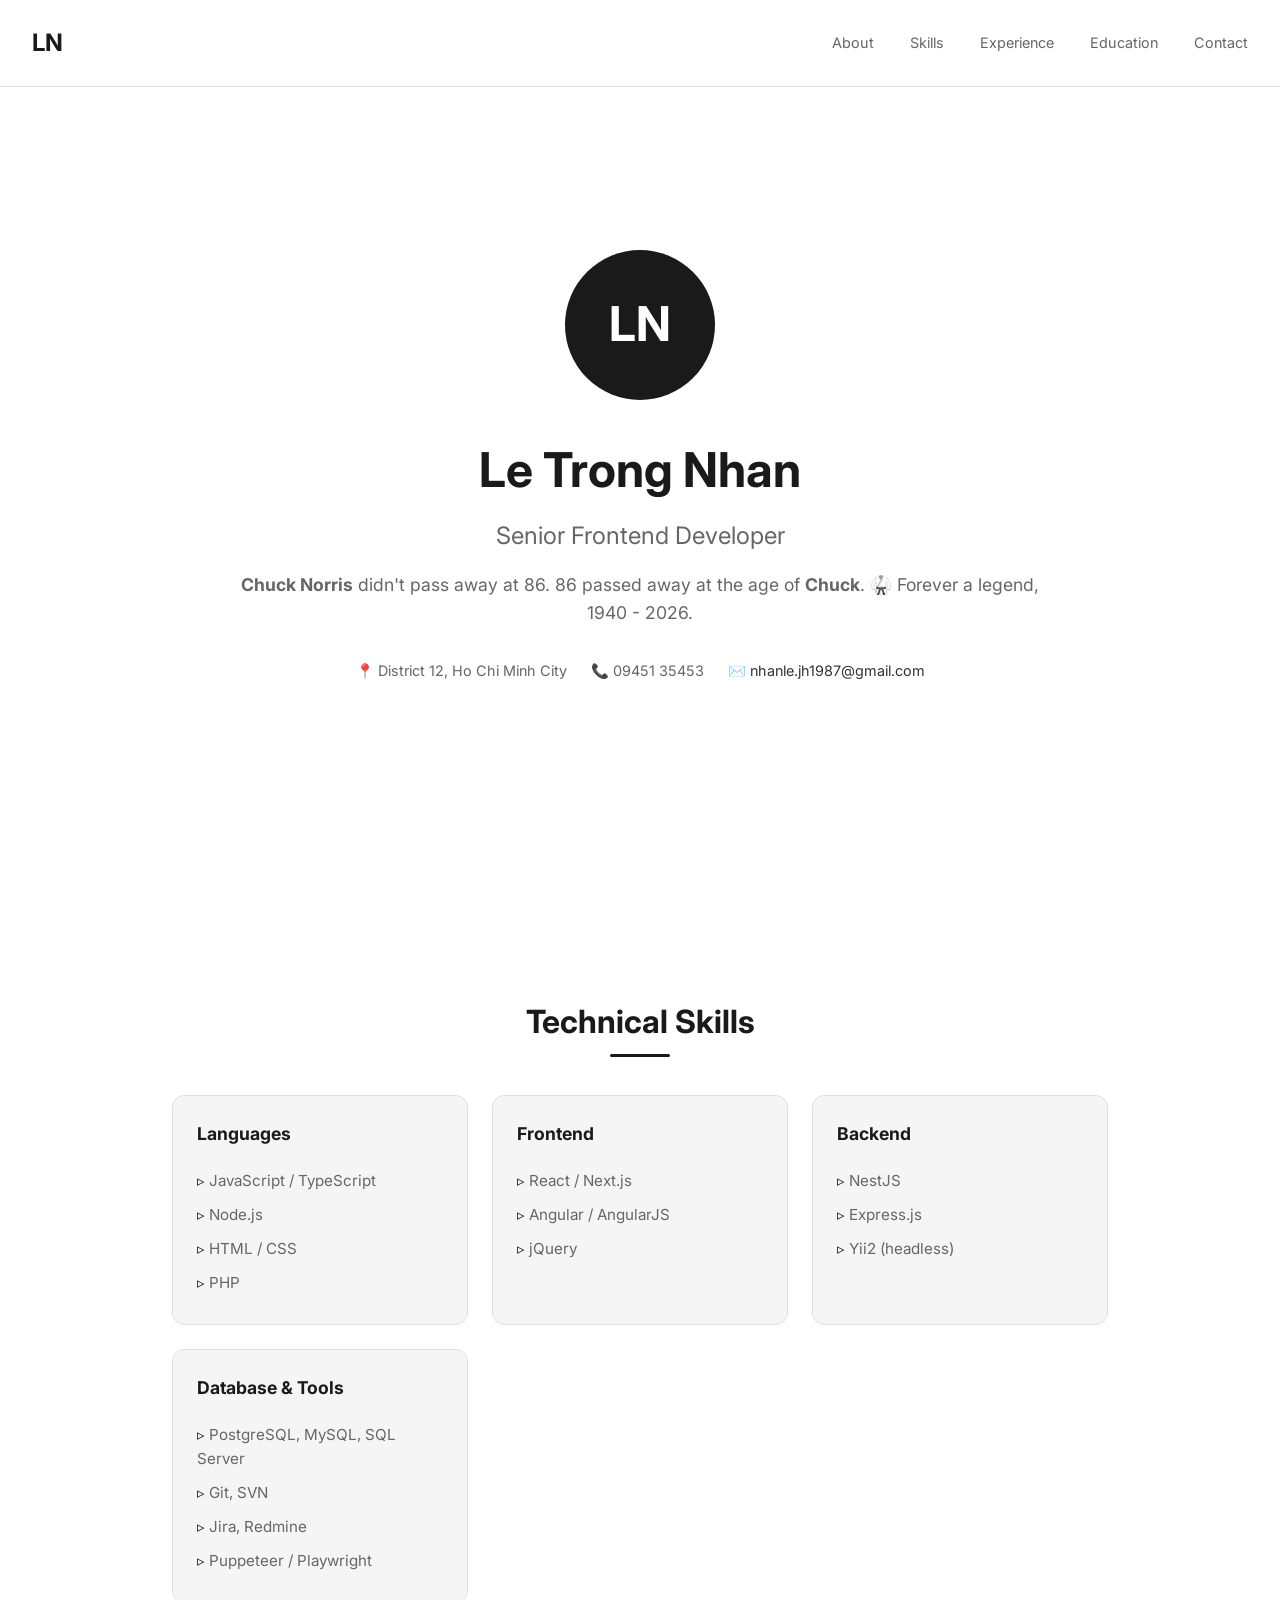
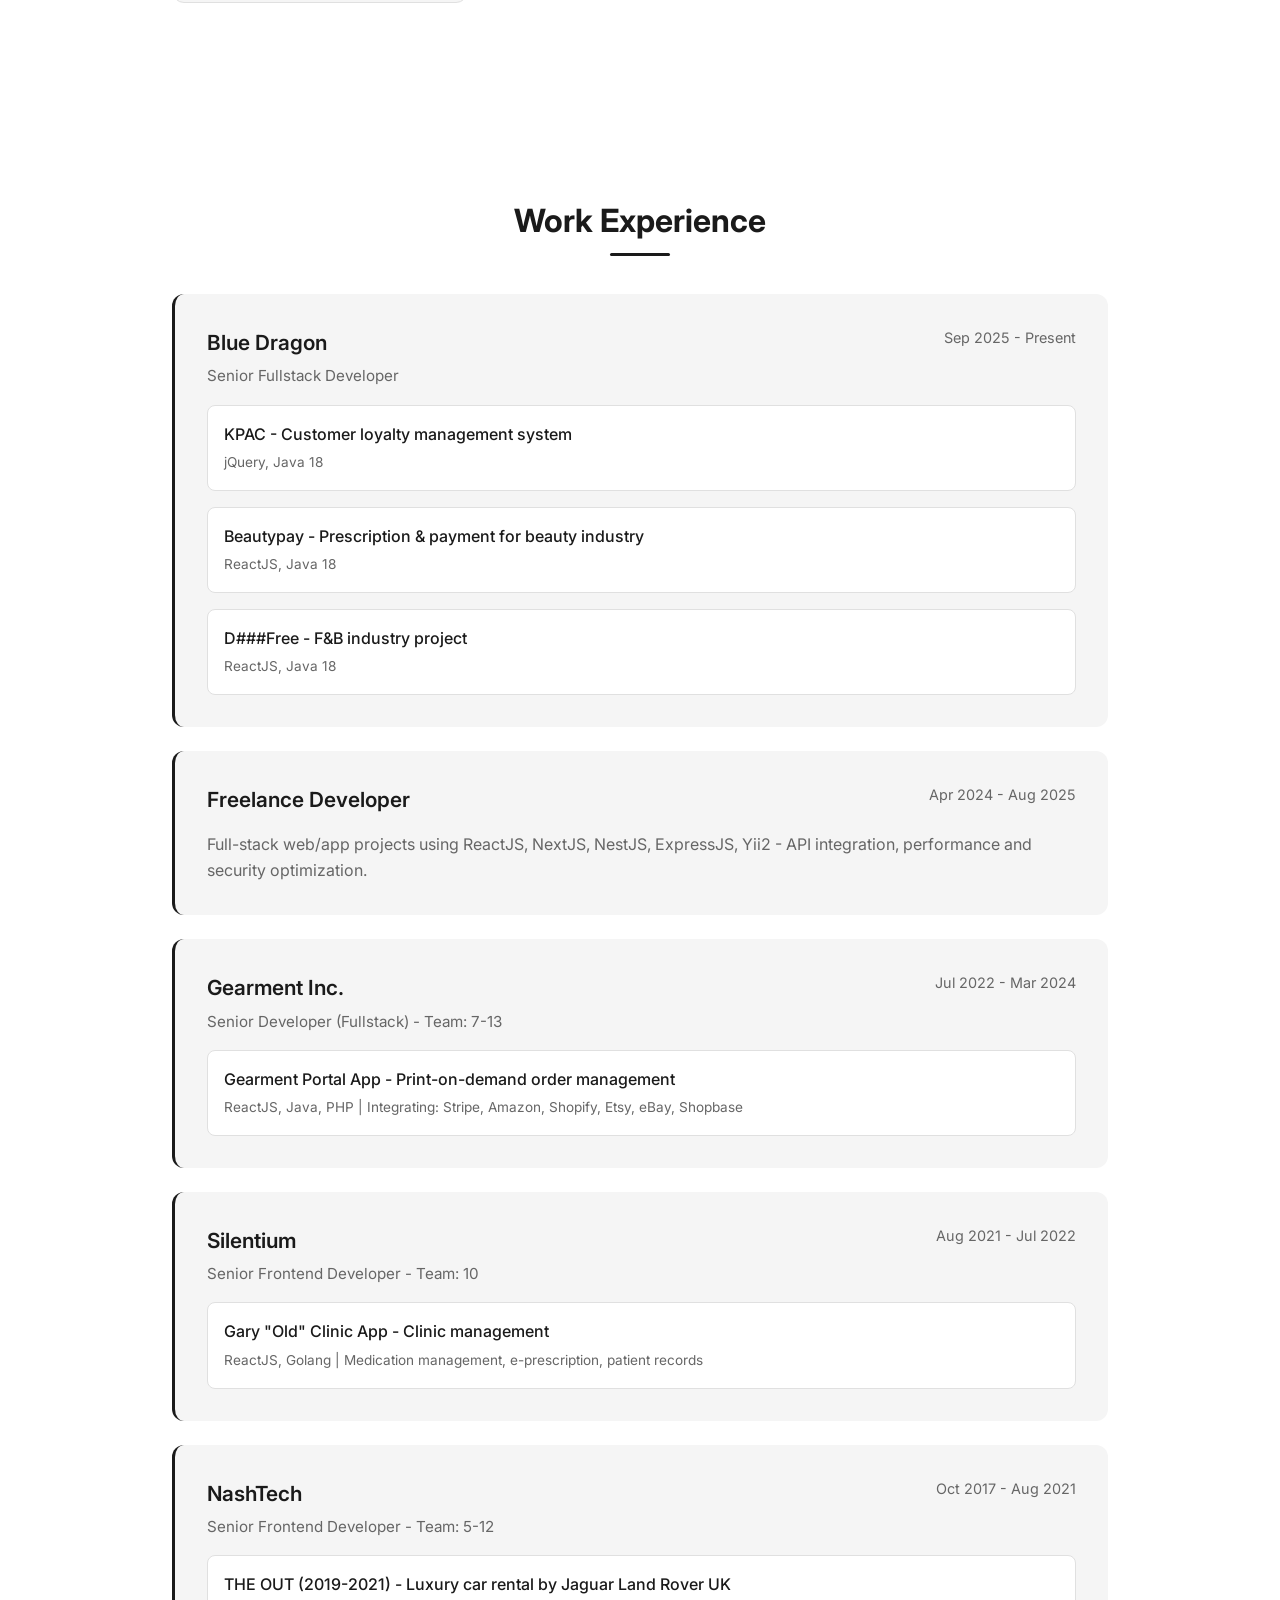
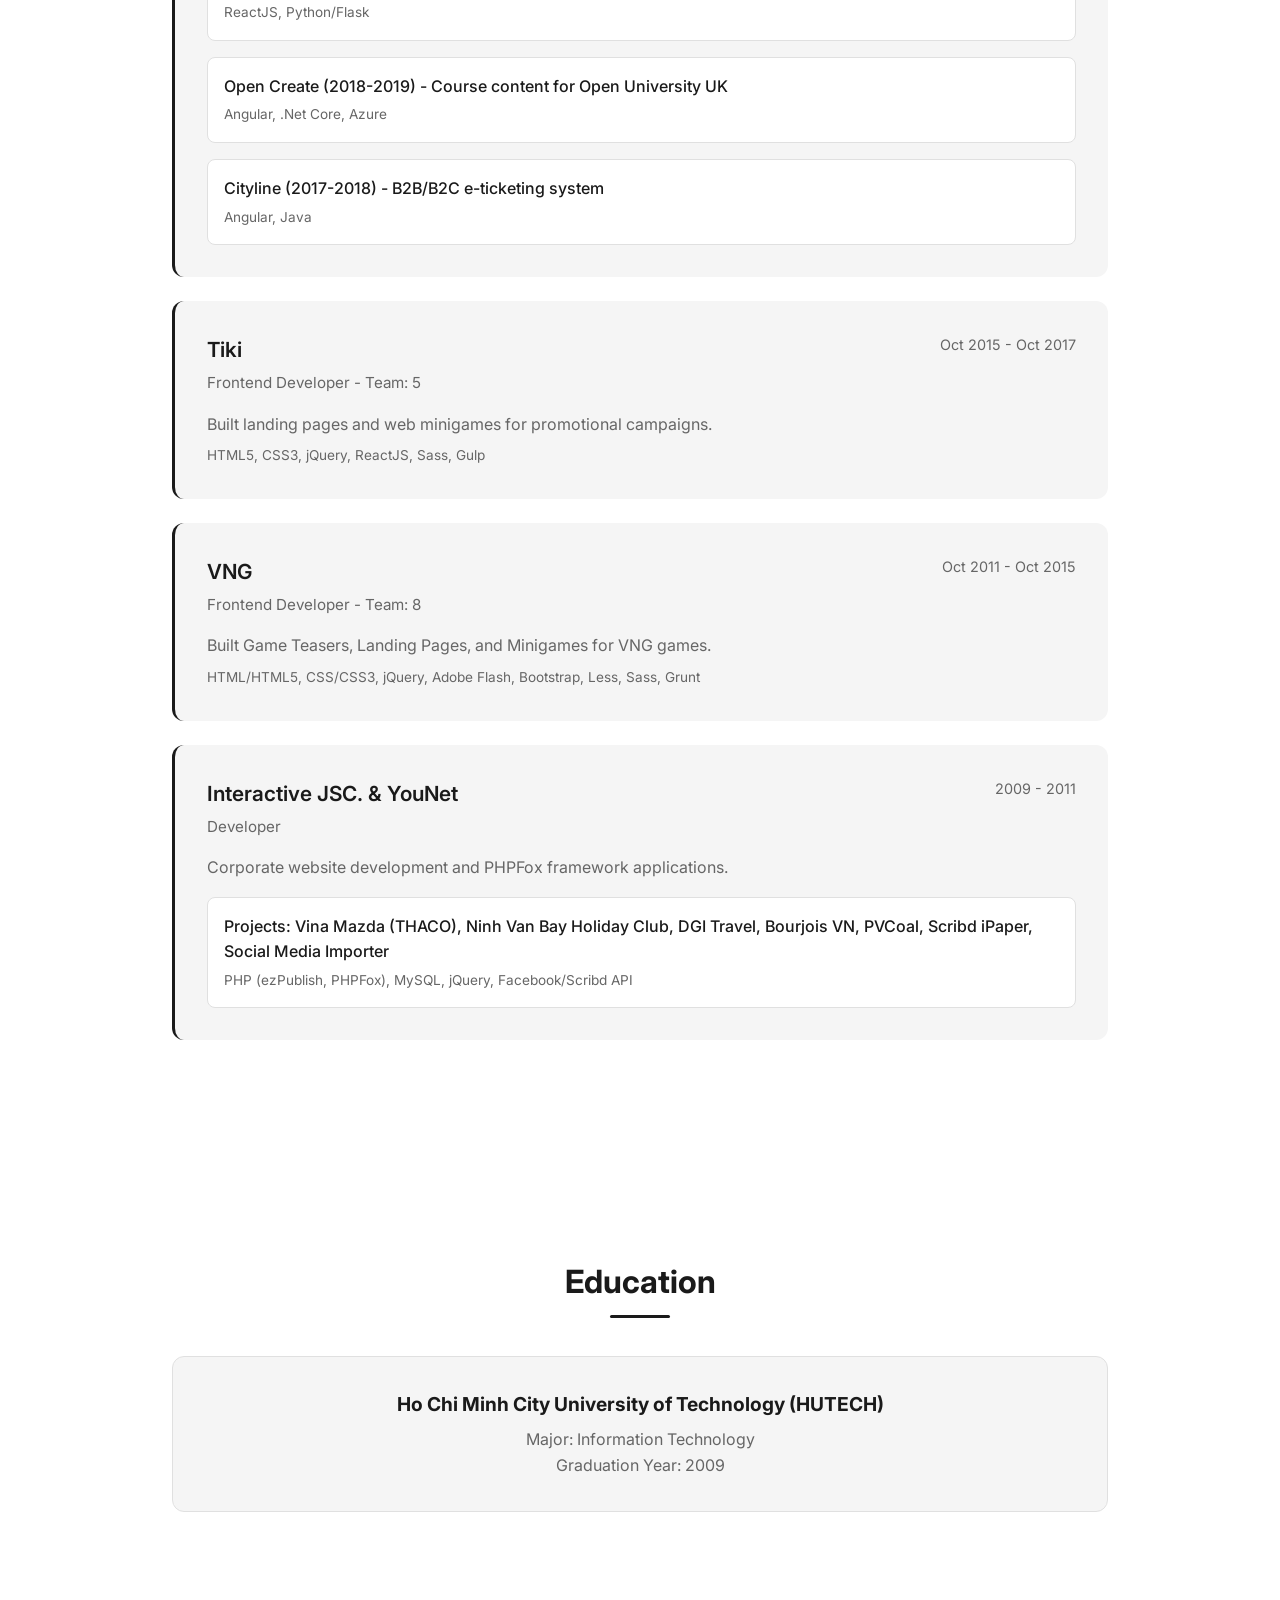
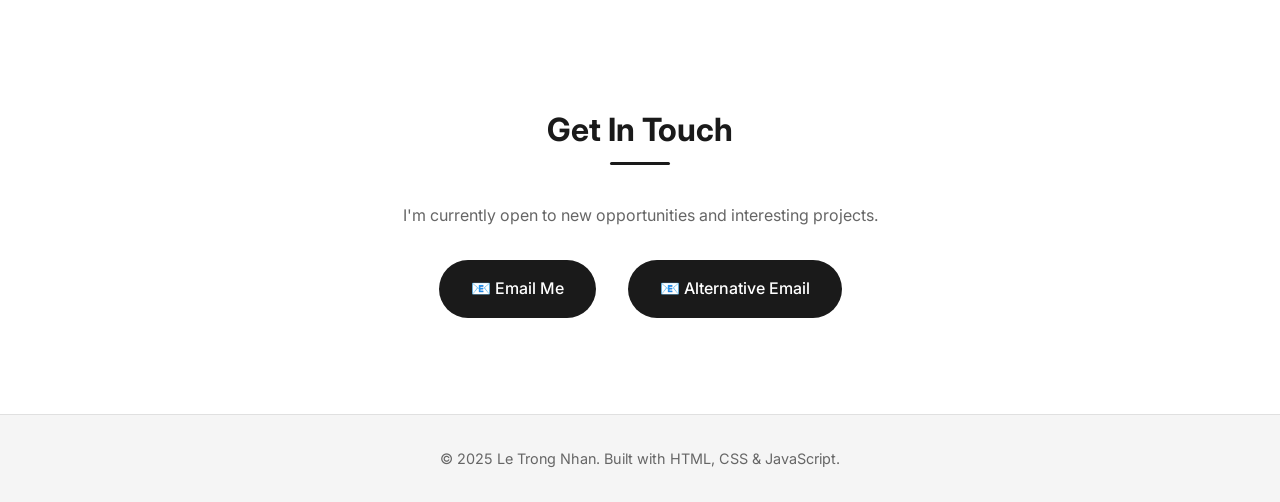
==== commit 2dd7eb28: "Update index.html" ====
--- a/index.html
+++ b/index.html
@@ -416,8 +416,9 @@
         <h1>Le Trong Nhan</h1>
         <p class="title">Senior Frontend Developer</p>
         <p class="typing-text">
-          At the end, a job is not just a job, it's who you are, and if you
-          wanna change who you are, you have to change what you do.
+          <b>Chuck Norris</b> didn't pass away at 86.
+          86 passed away at the age of <b>Chuck</b>.
+          🥋 Forever a legend, 1940 - 2026.
         </p>
         <div class="hero-info">
           <span>📍 District 12, Ho Chi Minh City</span>
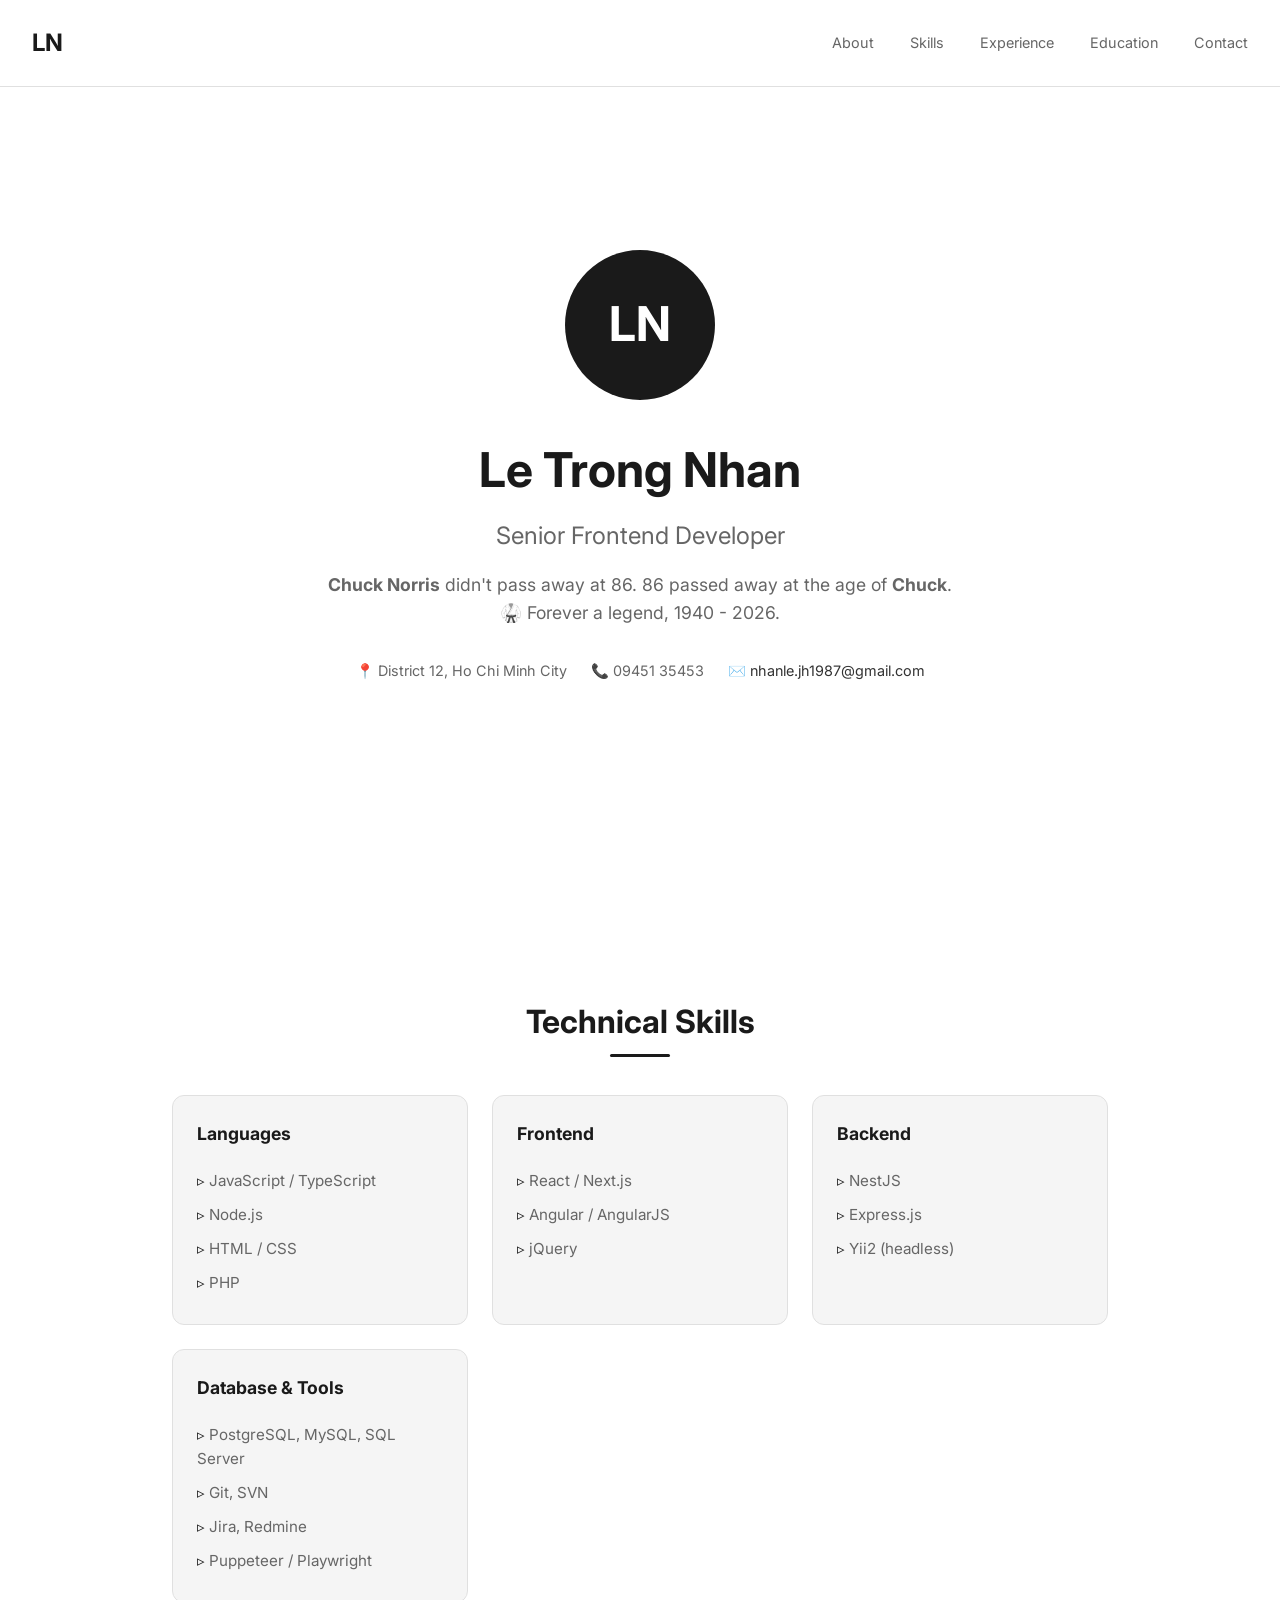
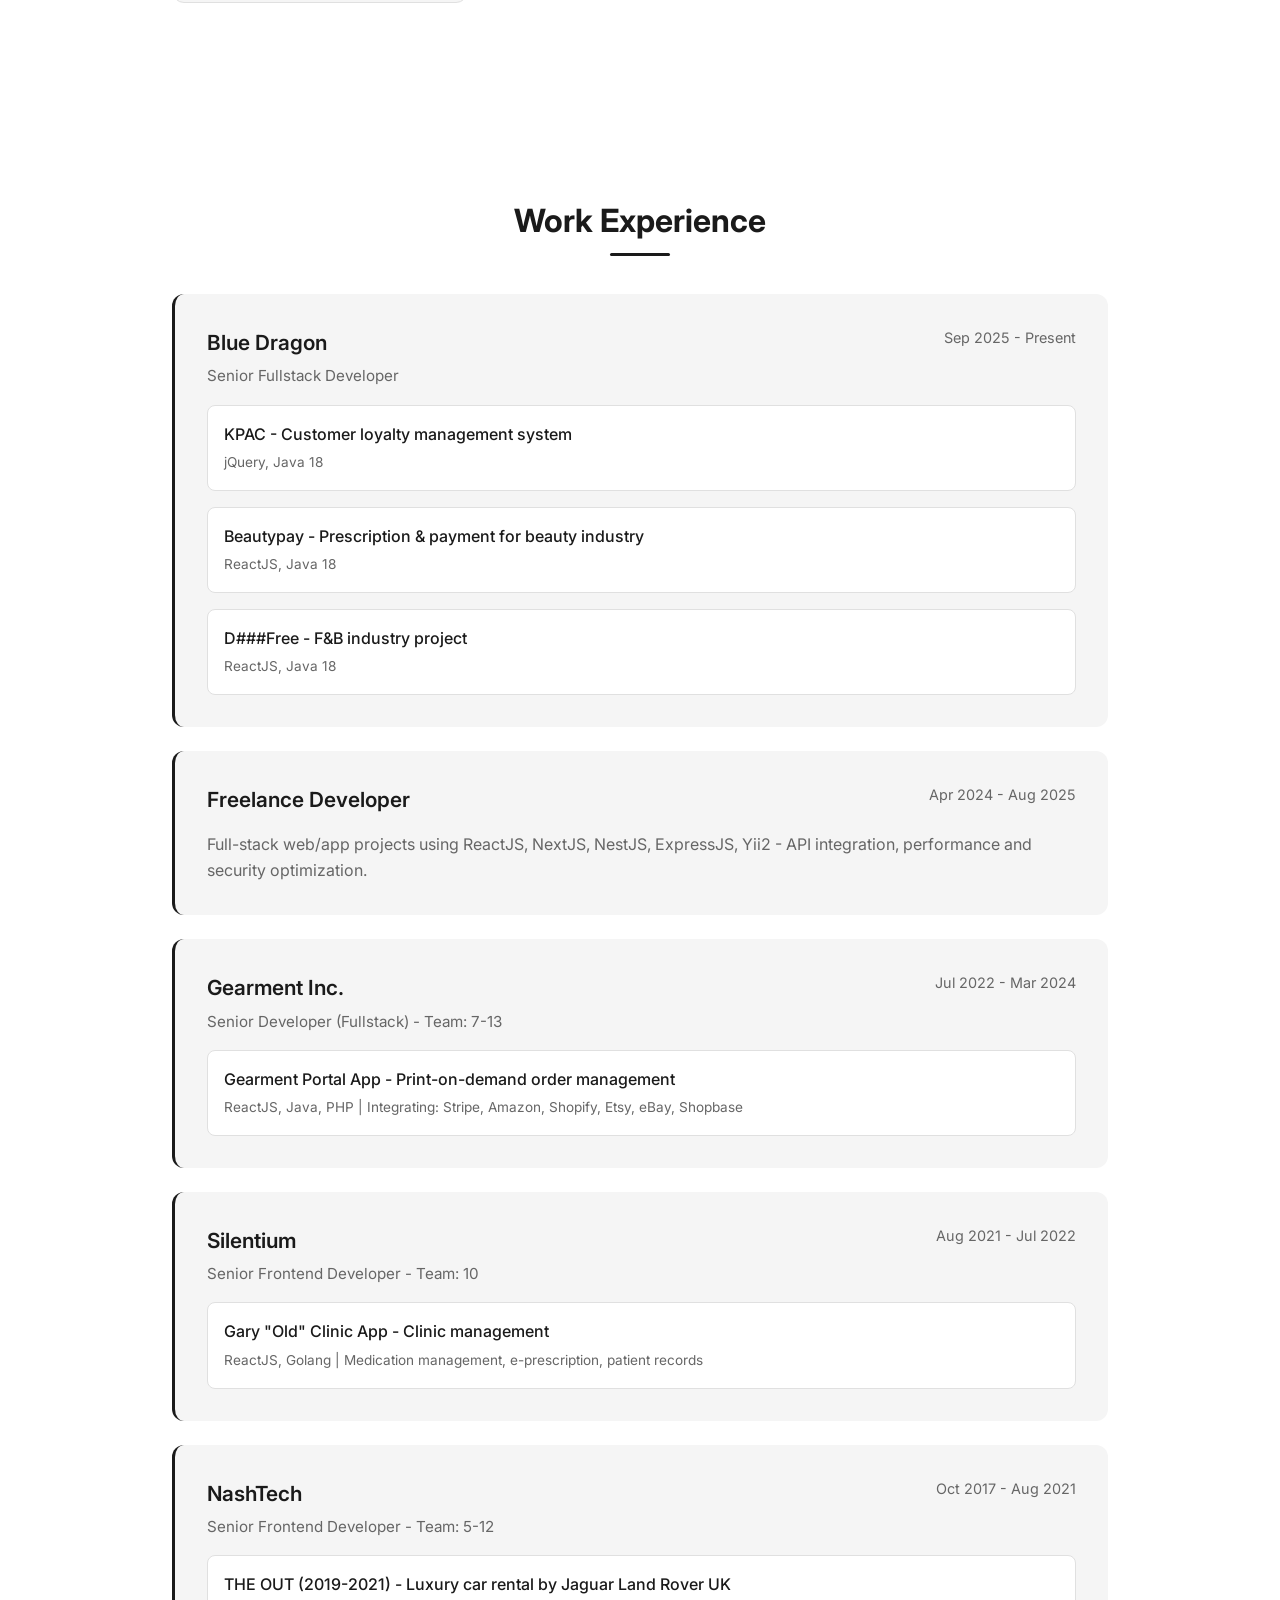
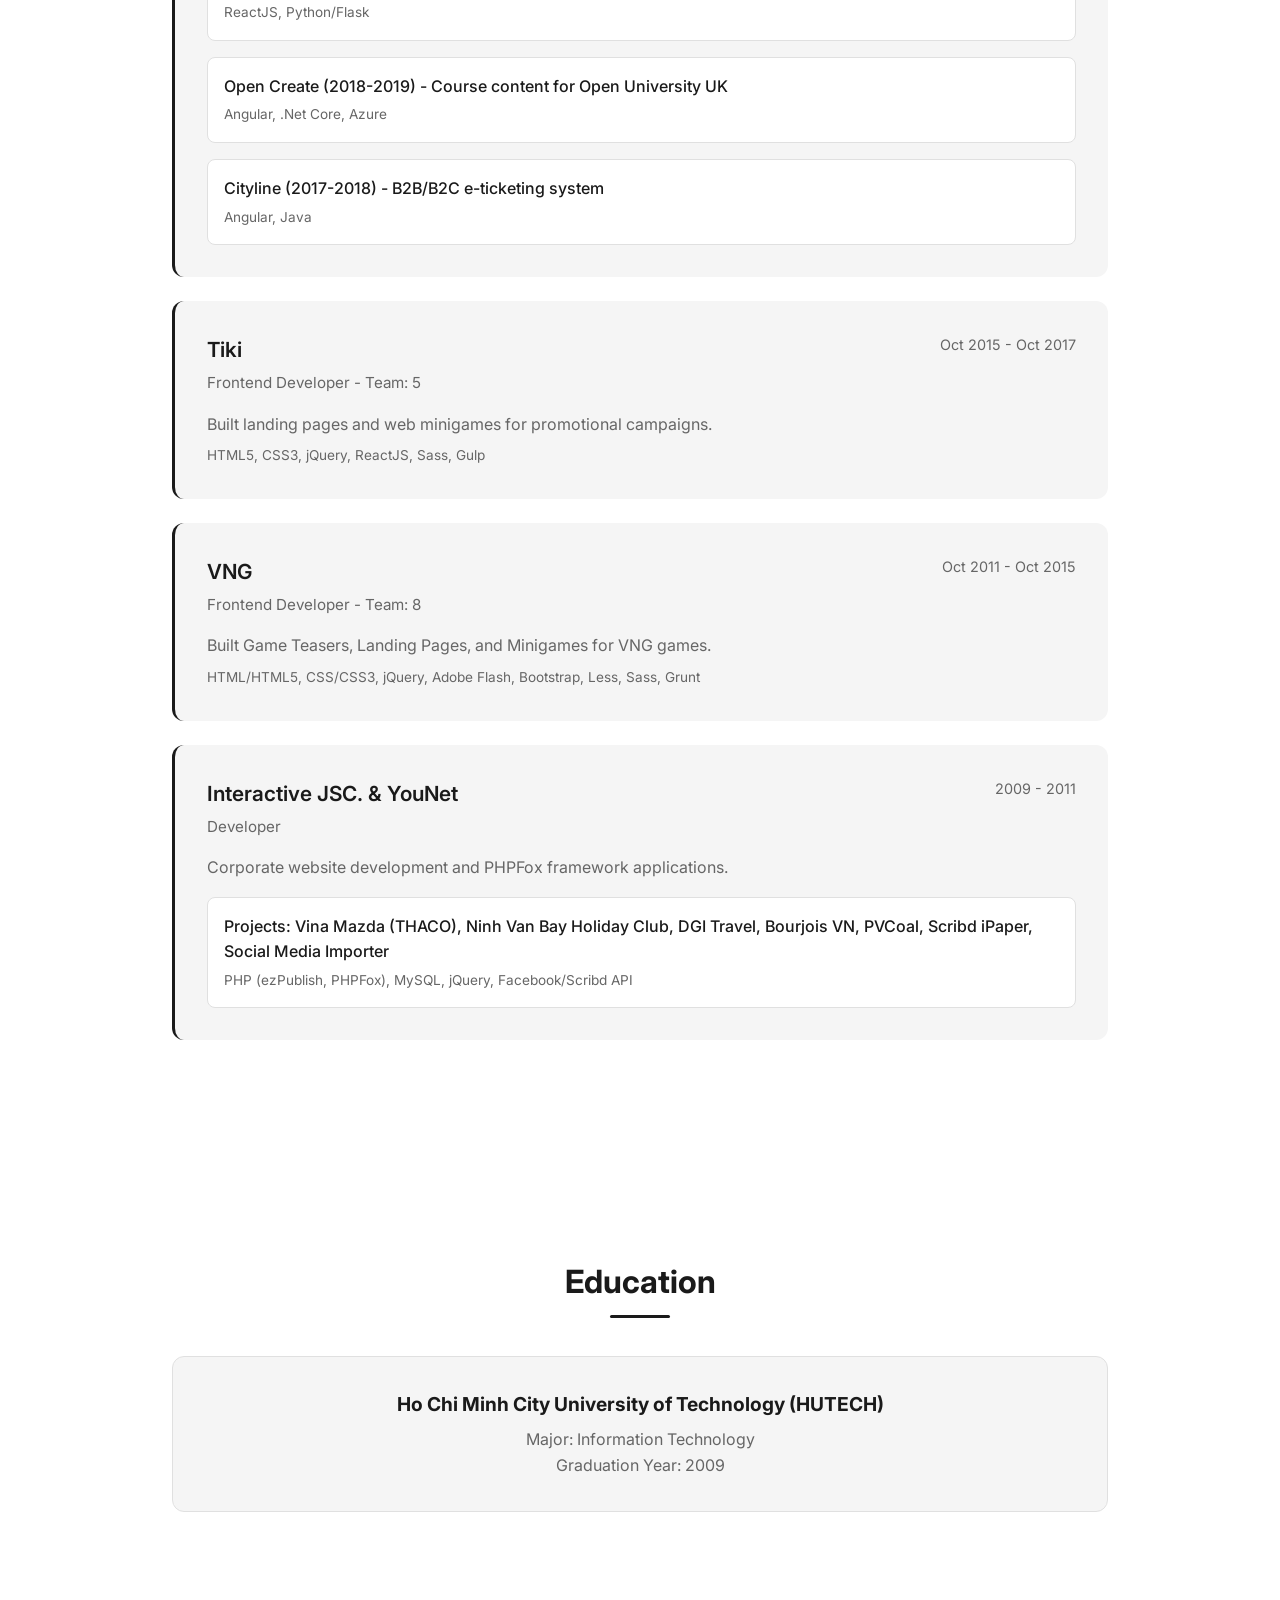
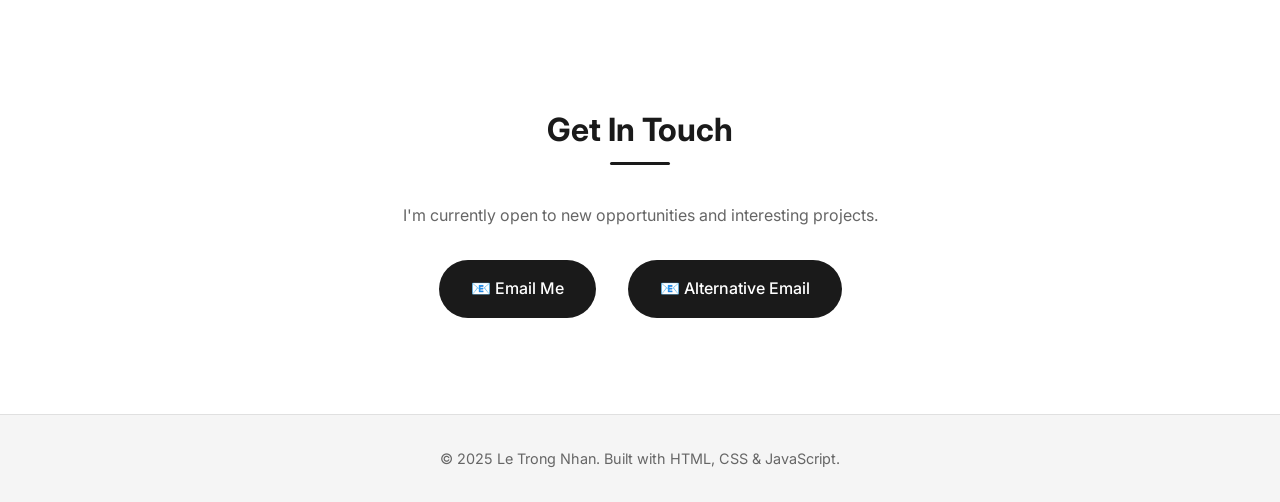
==== commit 042a28e9: "Update index.html" ====
--- a/index.html
+++ b/index.html
@@ -417,7 +417,7 @@
         <p class="title">Senior Frontend Developer</p>
         <p class="typing-text">
           <b>Chuck Norris</b> didn't pass away at 86.
-          86 passed away at the age of <b>Chuck</b>.
+          86 passed away at the age of <b>Chuck</b>.<br />
           🥋 Forever a legend, 1940 - 2026.
         </p>
         <div class="hero-info">
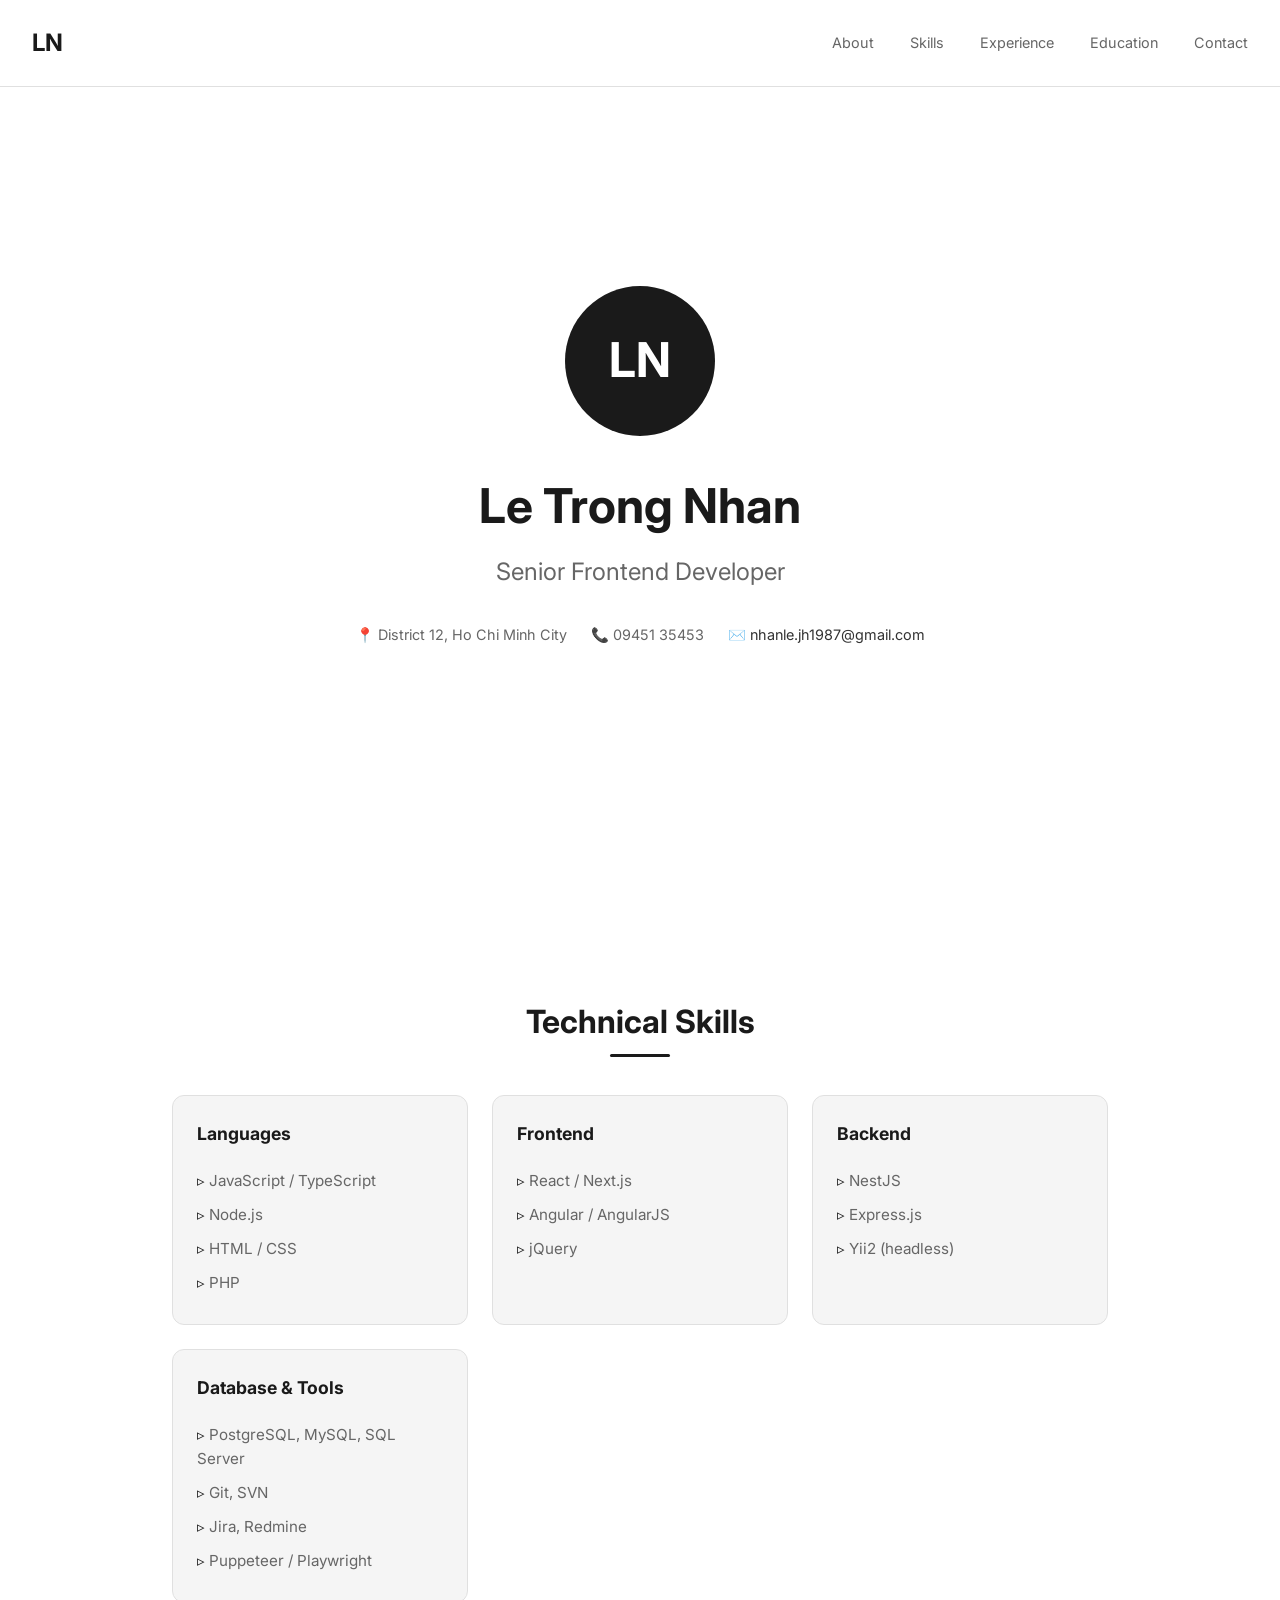
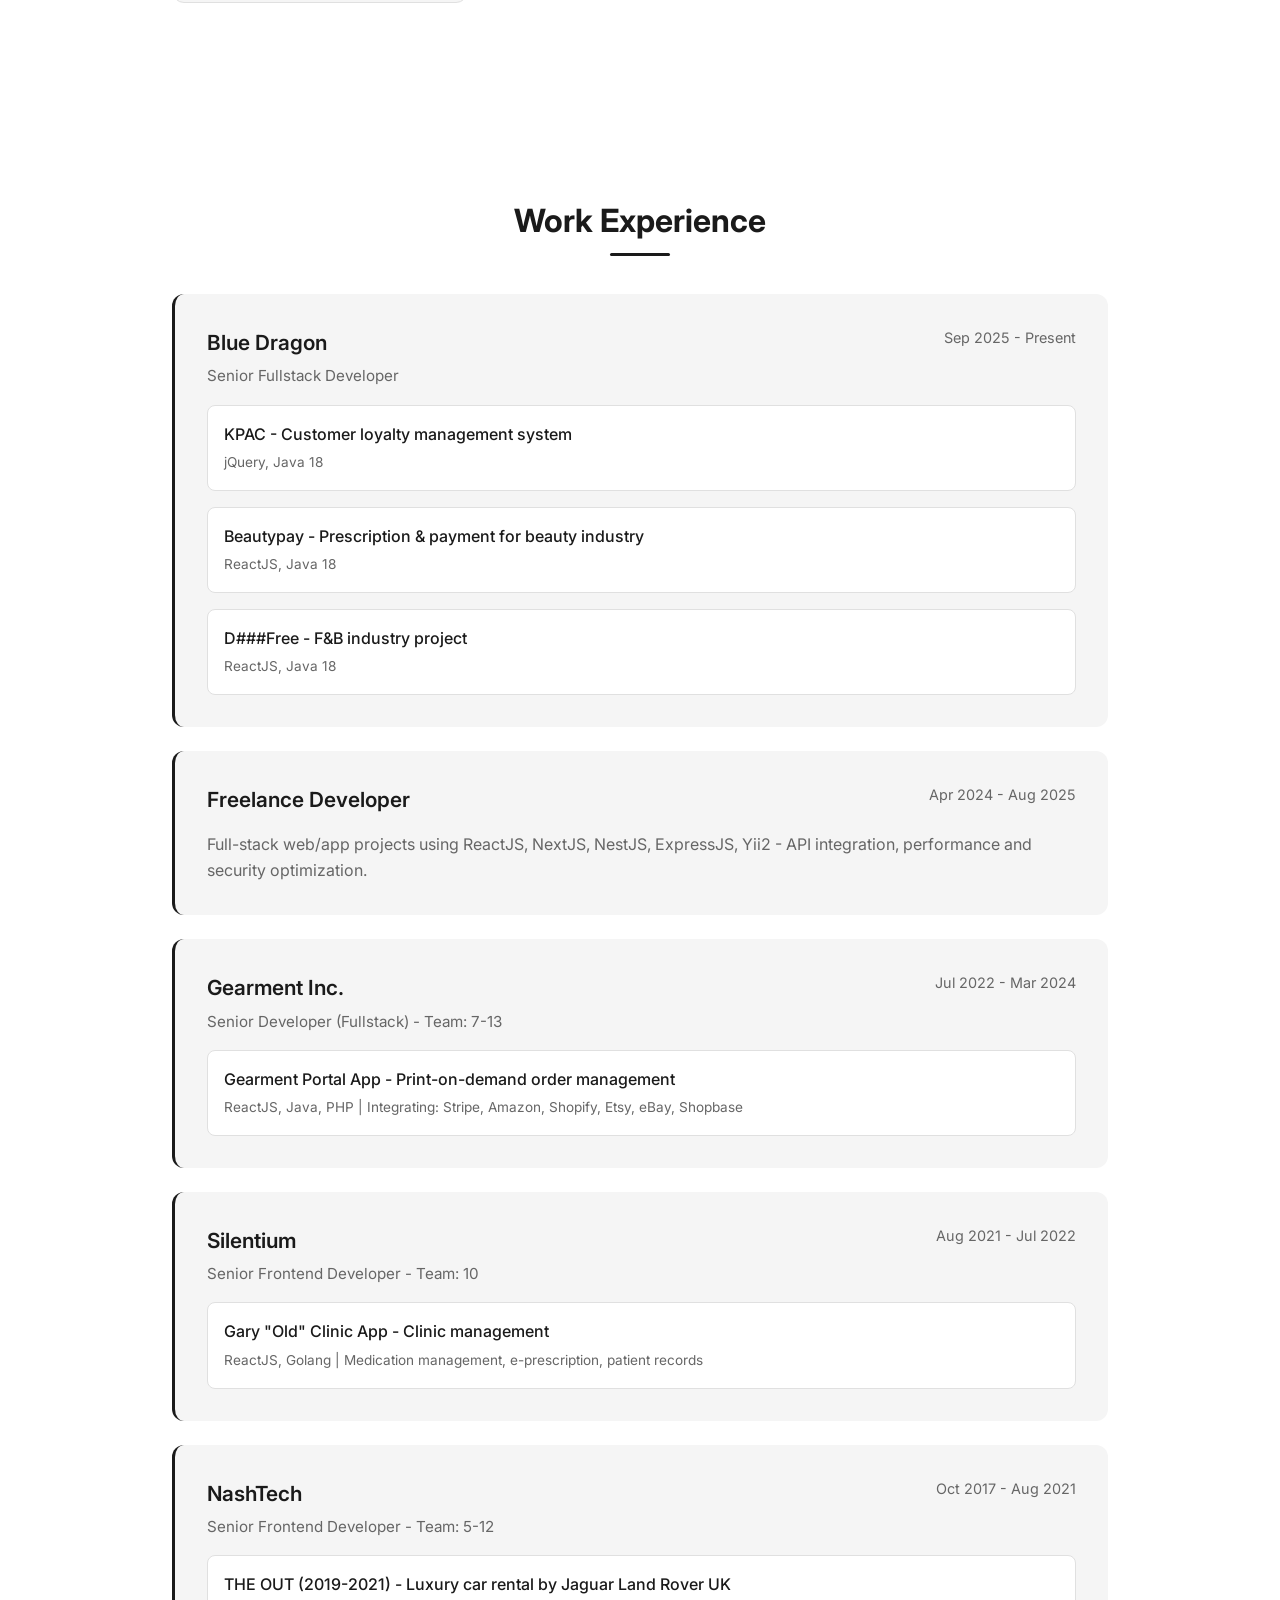
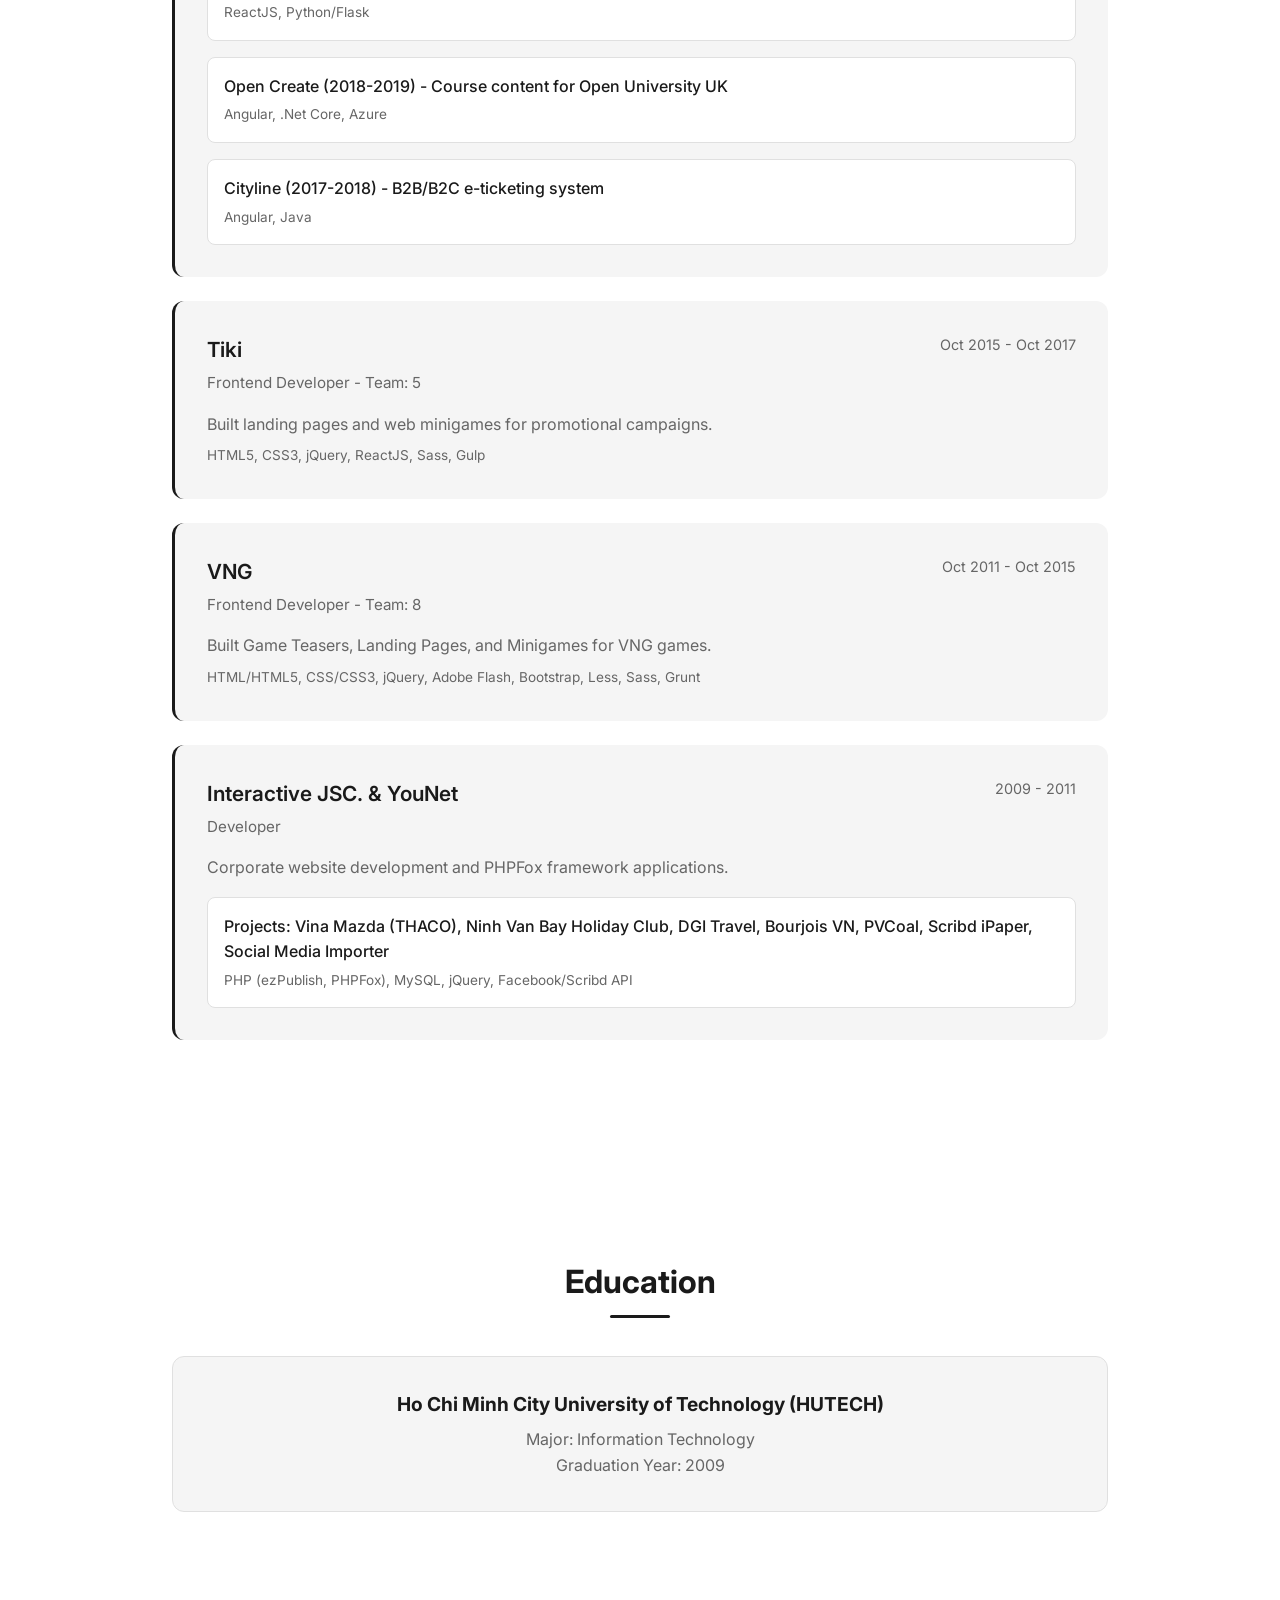
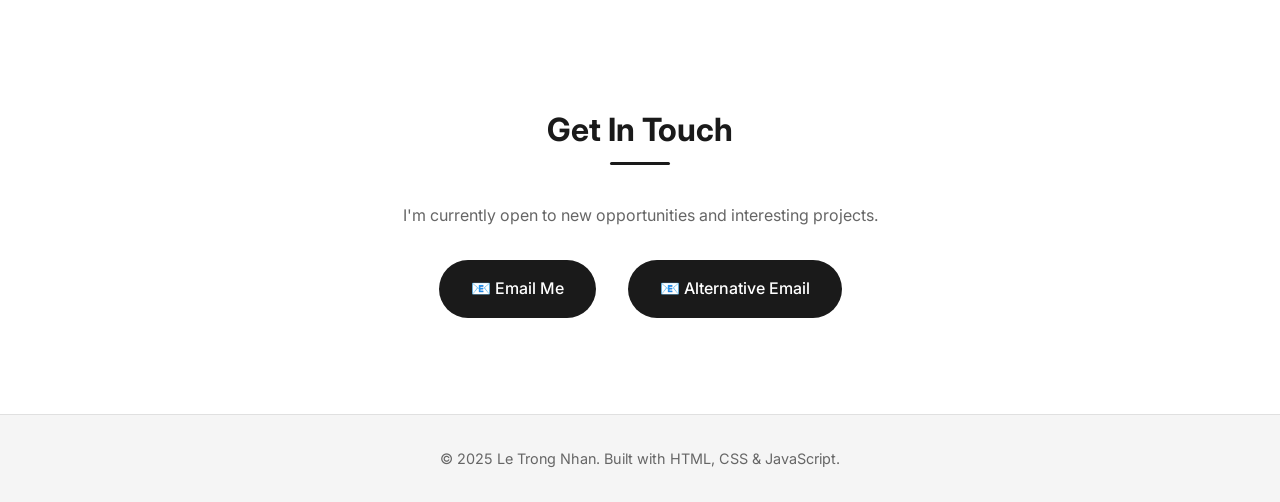
==== commit c367e077: "Update index.html" ====
--- a/index.html
+++ b/index.html
@@ -415,11 +415,6 @@
         <div class="avatar">LN</div>
         <h1>Le Trong Nhan</h1>
         <p class="title">Senior Frontend Developer</p>
-        <p class="typing-text">
-          <b>Chuck Norris</b> didn't pass away at 86.
-          86 passed away at the age of <b>Chuck</b>.<br />
-          🥋 Forever a legend, 1940 - 2026.
-        </p>
         <div class="hero-info">
           <span>📍 District 12, Ho Chi Minh City</span>
           <span>📞 09451 35453</span>
